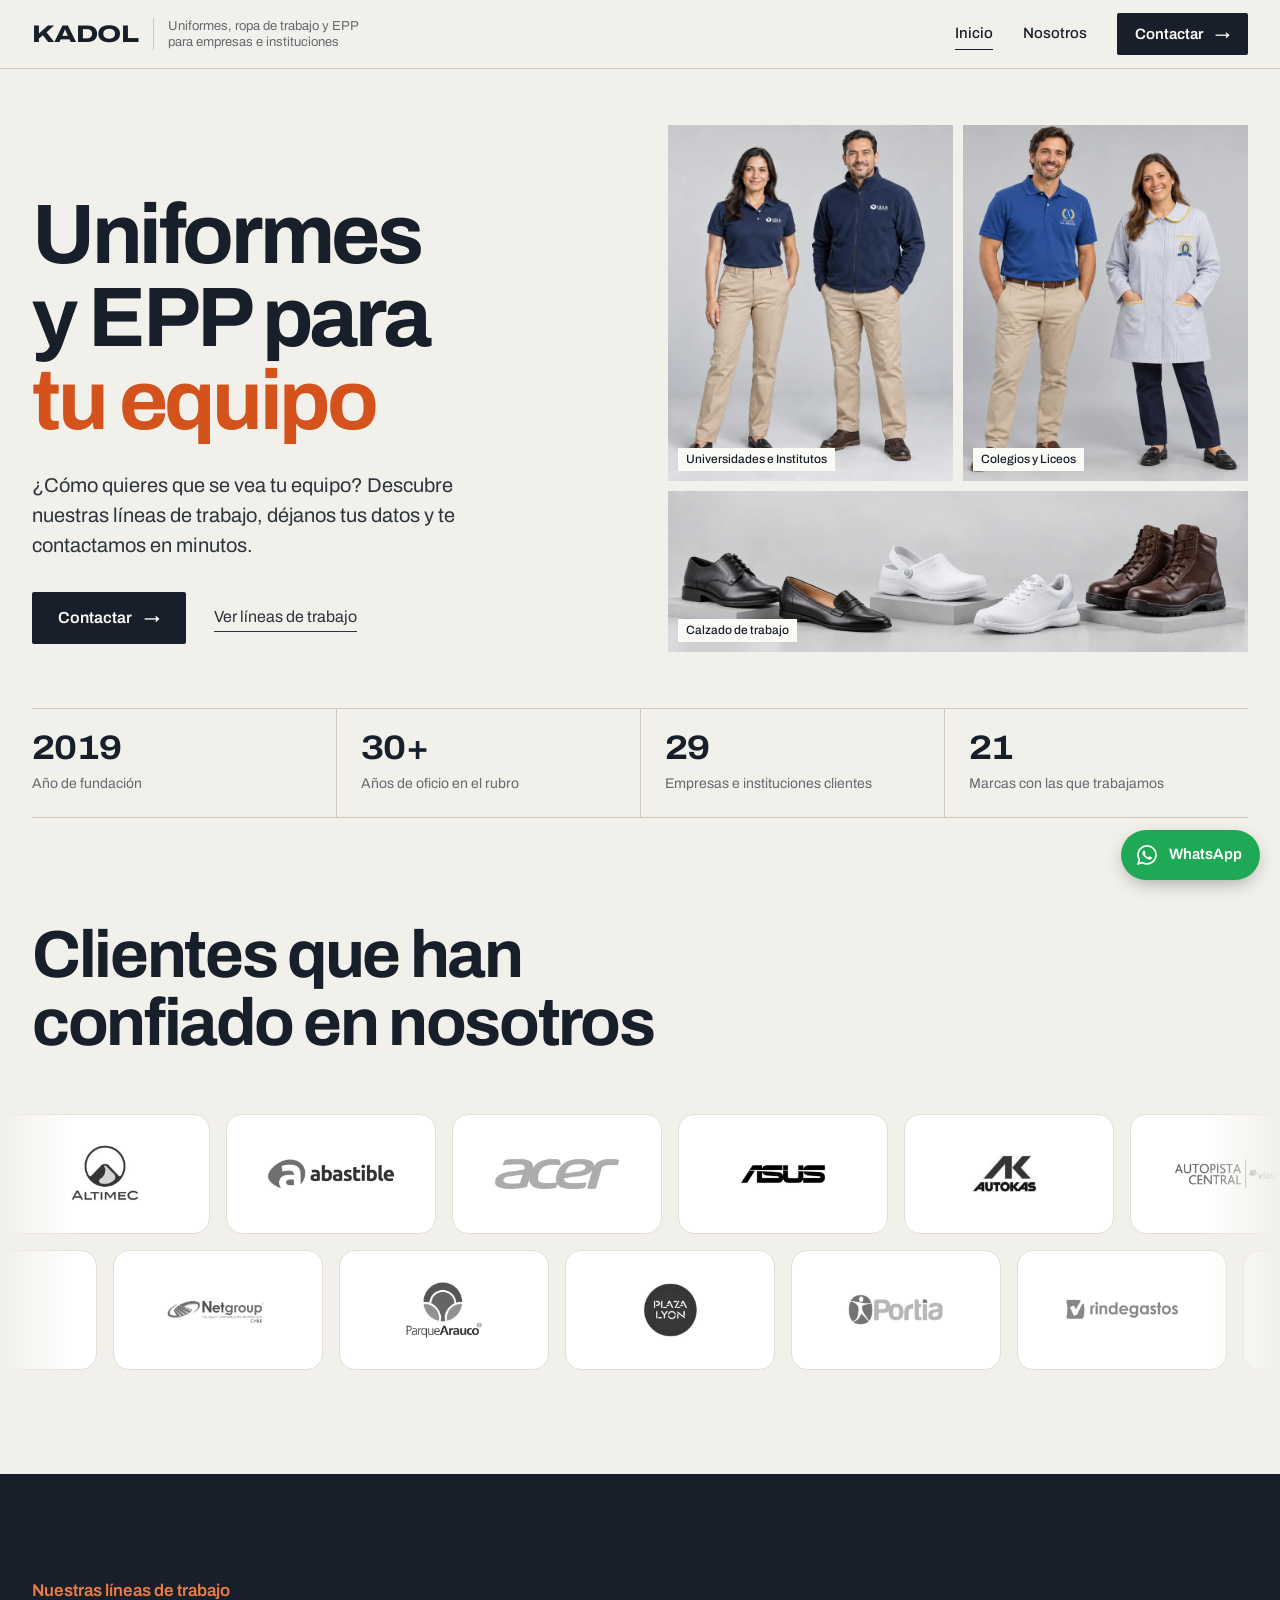
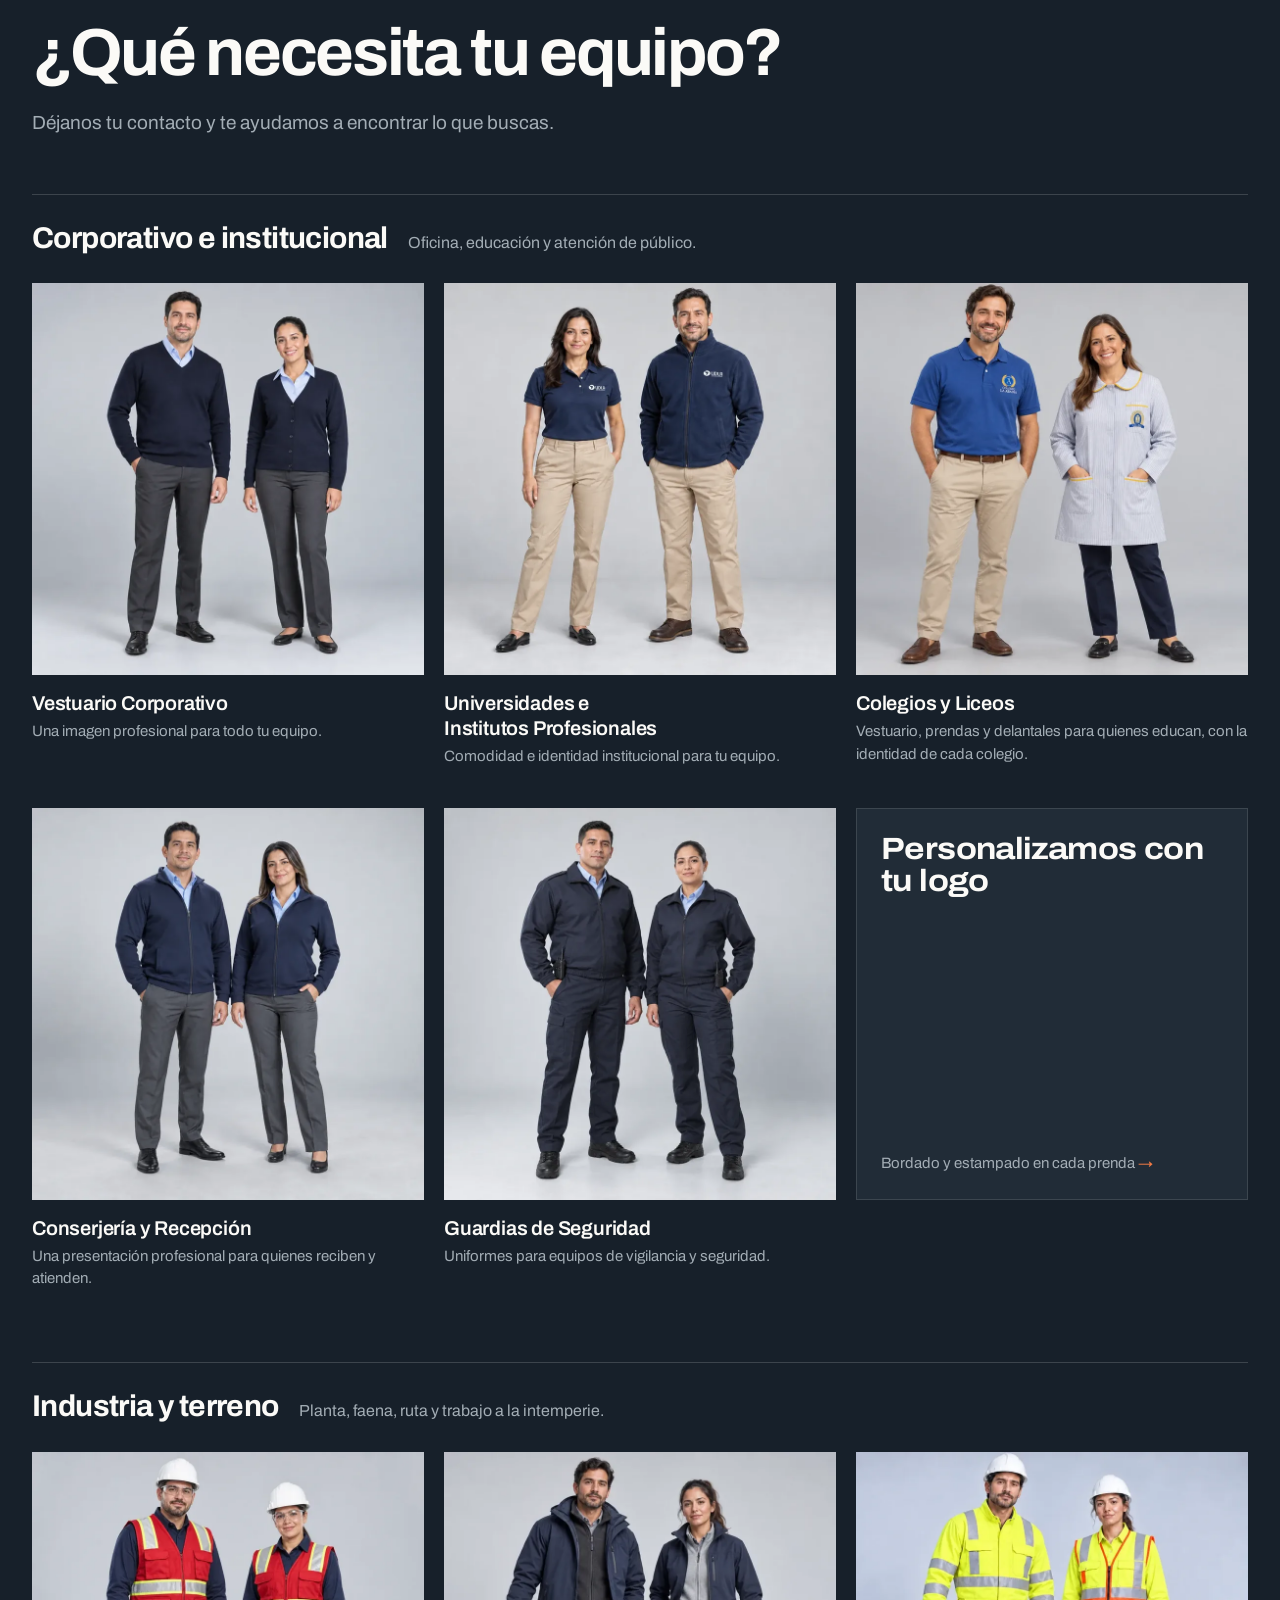
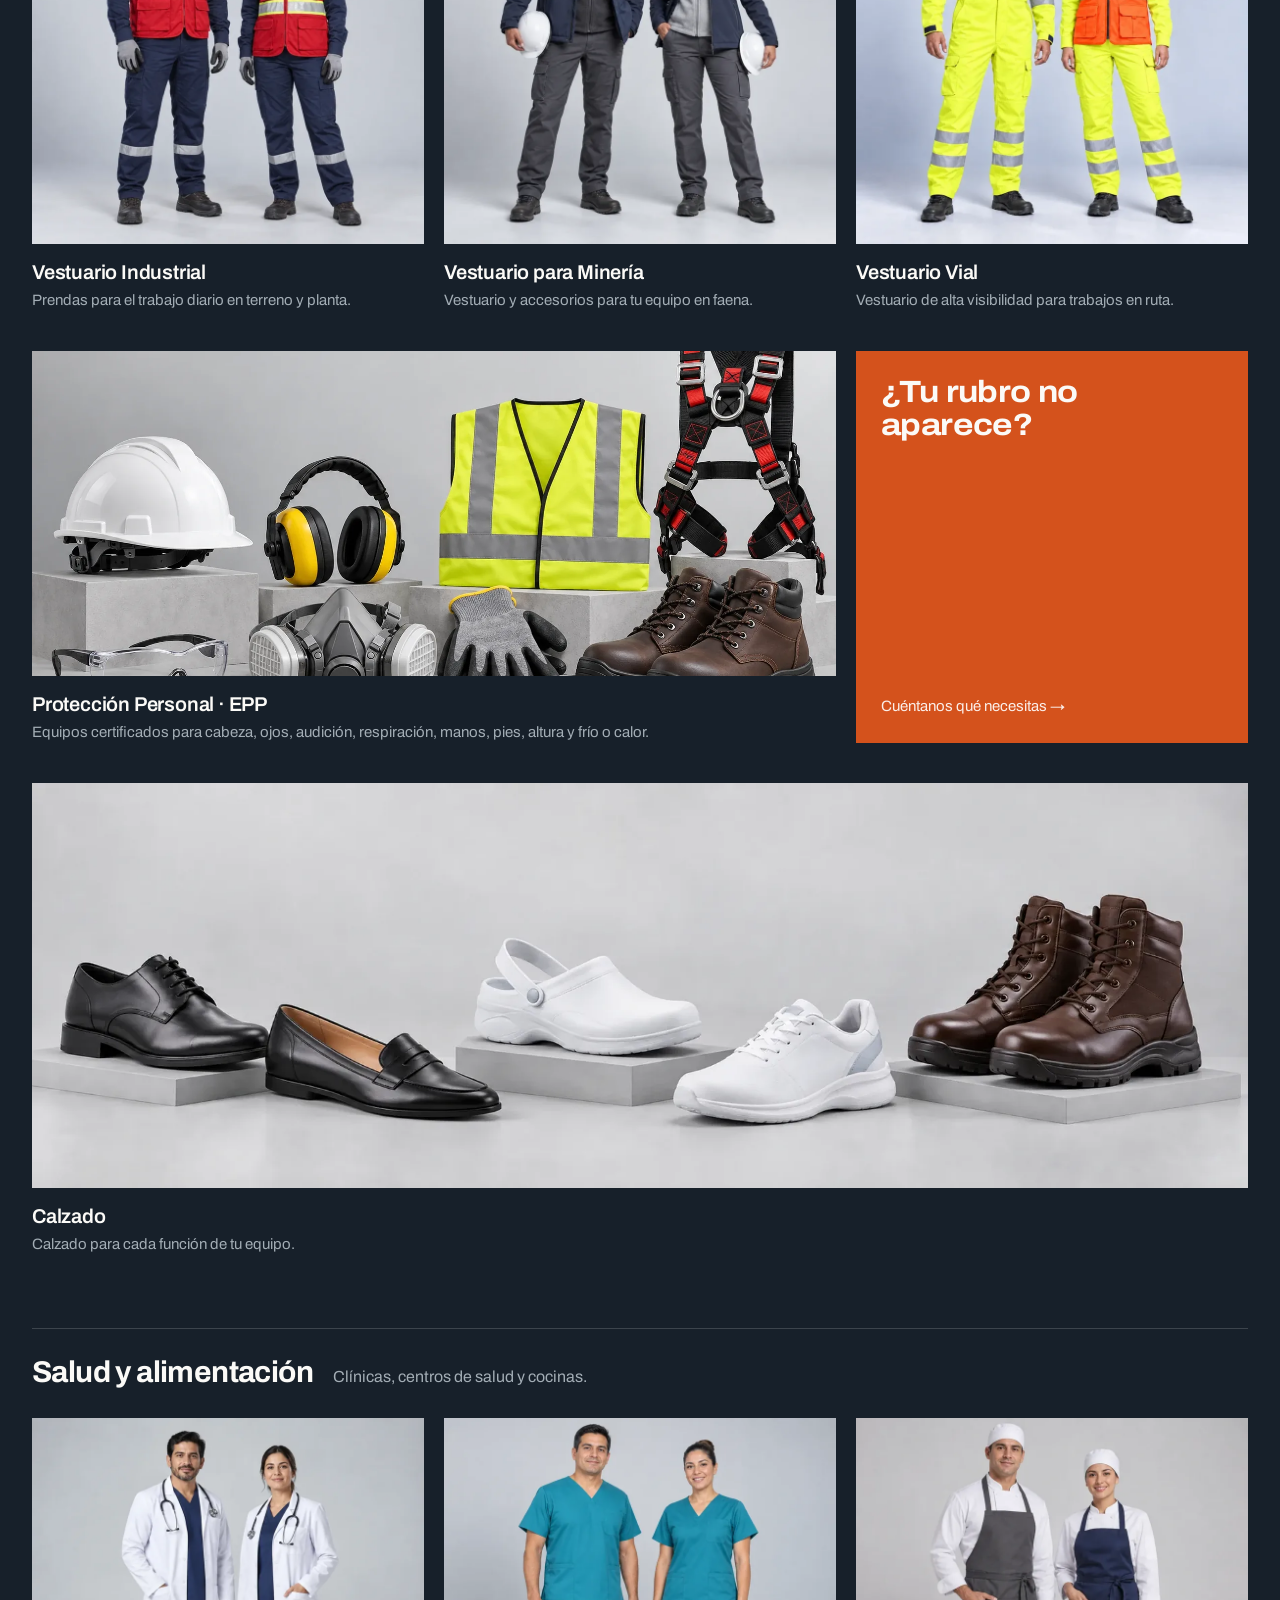
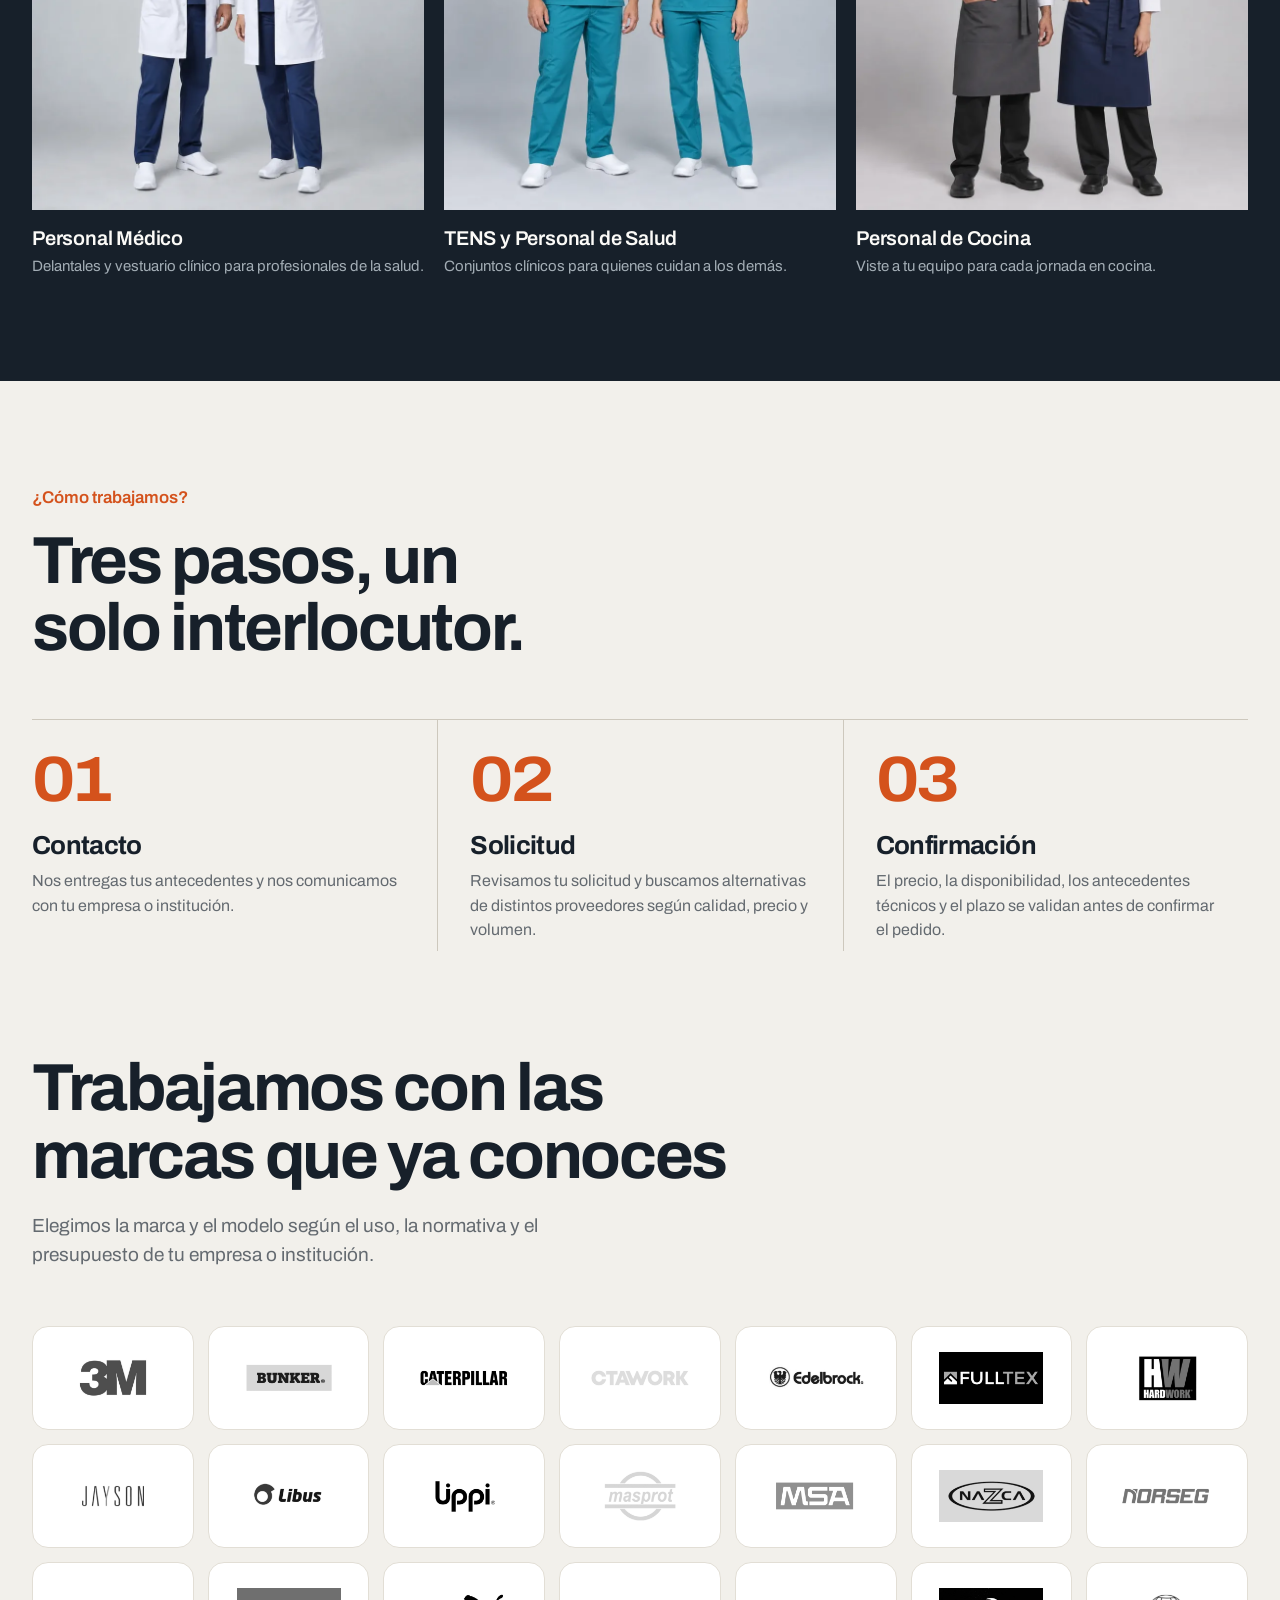
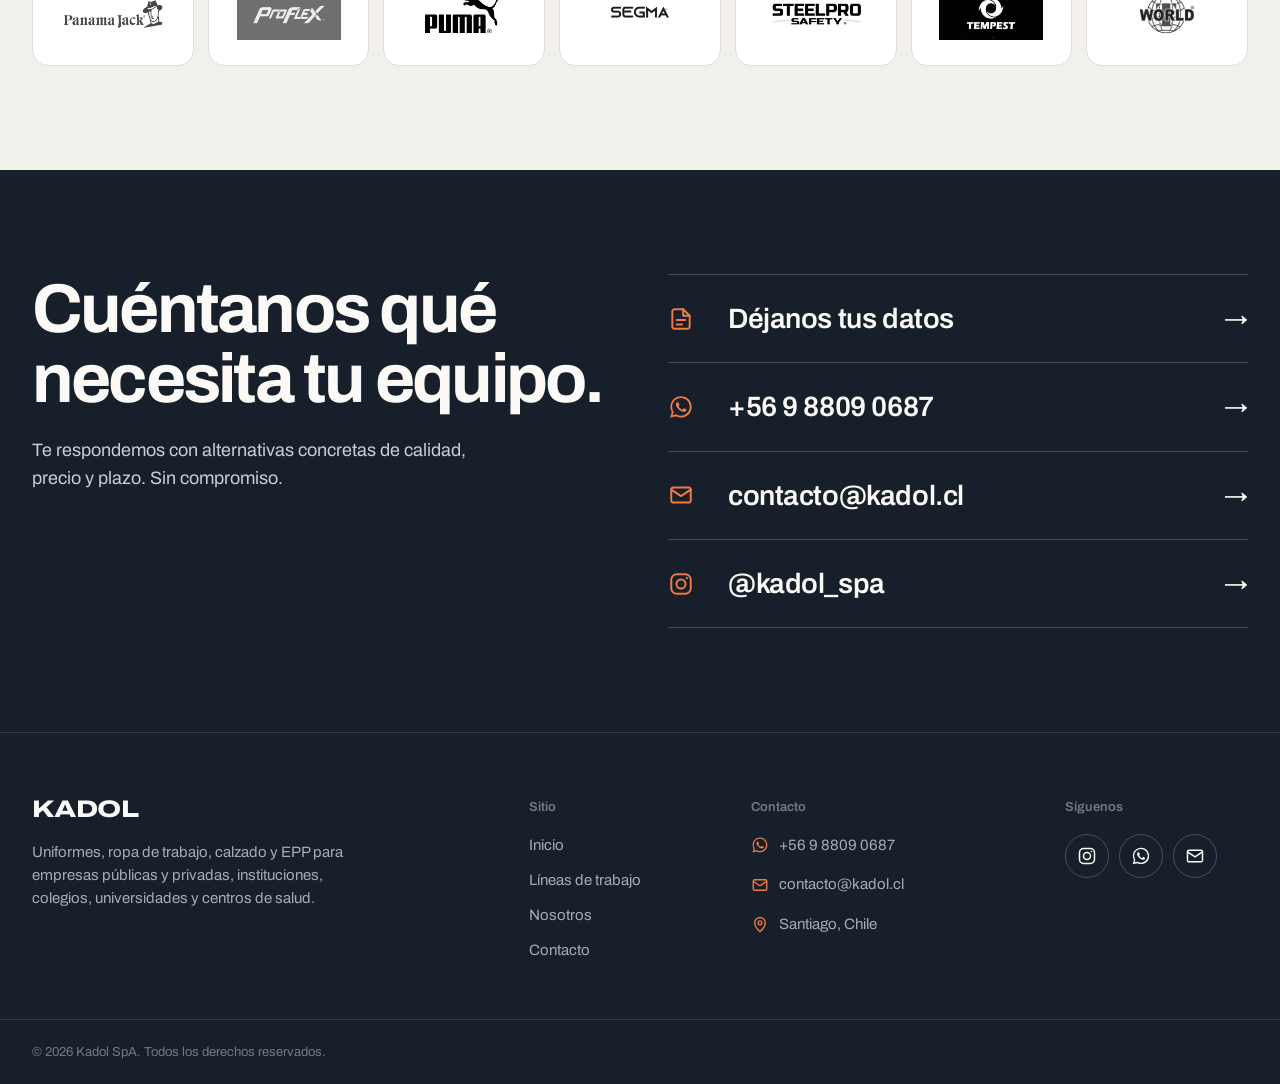
==== index.html @ e866063e "Ajustes según feedback del cliente (Modificación e Inclusiones 1.10) - Portada: nuevo H1 y bajada, p" ====
<!DOCTYPE html>
<html lang="es-CL">
<head>
  <meta charset="UTF-8">
  <meta name="viewport" content="width=device-width, initial-scale=1">
  <title>Kadol | Uniformes, ropa de trabajo y EPP para empresas e instituciones</title>
  <meta name="description" content="Vestimos y equipamos a empresas públicas y privadas, instituciones, colegios, universidades y centros de salud. Comparamos proveedores y te entregamos una propuesta con precio y plazo validados.">
  <link rel="canonical" href="https://kadoluniformes.cl/">
  <meta property="og:type" content="website">
  <meta property="og:locale" content="es_CL">
  <meta property="og:site_name" content="Kadol">
  <meta property="og:title" content="Kadol | Uniformes, ropa de trabajo y EPP para empresas e instituciones">
  <meta property="og:description" content="Vestimos y equipamos a empresas públicas y privadas, instituciones, colegios, universidades y centros de salud. Comparamos proveedores y te entregamos una propuesta con precio y plazo validados.">
  <meta property="og:url" content="https://kadoluniformes.cl/">
  <meta property="og:image" content="https://kadoluniformes.cl/assets/img/og-kadol.jpg">
  <meta name="theme-color" content="#f2f0eb">
  <link rel="icon" href="assets/img/favicon.svg" type="image/svg+xml">
  <link rel="preconnect" href="https://fonts.googleapis.com">
  <link rel="preconnect" href="https://fonts.gstatic.com" crossorigin>
  <link href="https://fonts.googleapis.com/css2?family=Archivo:wdth,wght@100..125,400..800&amp;display=swap" rel="stylesheet">
  <link rel="stylesheet" href="assets/css/site.css">
  <script type="application/ld+json">
  {"@context":"https://schema.org","@type":"Organization","name":"Kadol SpA","url":"https://kadoluniformes.cl/","email":"contacto@kadol.cl","telephone":"+56988090687","sameAs":["https://www.instagram.com/kadol_spa/"],"foundingDate":"2019","address":{"@type":"PostalAddress","addressLocality":"Santiago","addressCountry":"CL"},"description":"Uniformes corporativos, ropa de trabajo, calzado y EPP para empresas e instituciones en Chile."}
  </script>
</head>
<body>
  <header class="site-header">
    <div class="wrap">
      <a href="./" class="brand" aria-label="Kadol, inicio">
        <span class="wordmark">KADOL</span>
        <span class="brand-desc">Uniformes, ropa de trabajo y EPP<br>para empresas e instituciones</span>
      </a>
      <nav class="nav" aria-label="Principal">
        <a href="./" aria-current="page">Inicio</a>
        <a href="nosotros.html">Nosotros</a>
        <a href="contacto.html" class="btn">Contactar <span class="arr" aria-hidden="true">→</span></a>
      </nav>
    </div>
  </header>

  <main>
    <section class="cover">
      <div class="wrap">
        <div class="cover-grid">
          <div class="cover-copy">
            <h1>Uniformes y EPP para <span>tu equipo</span></h1>
            <p class="cover-lead">¿Cómo quieres que se vea tu equipo? Descubre nuestras líneas de trabajo, déjanos tus datos y te contactamos en minutos.</p>
            <div class="cover-actions">
              <a href="contacto.html" class="btn">Contactar <span class="arr" aria-hidden="true">→</span></a>
              <a href="#lineas" class="link">Ver líneas de trabajo</a>
            </div>
          </div>
          <div class="cover-plates">
            <figure class="plate"><img src="assets/img/portada-universidades.webp" alt="Polera y polar institucional bordados" width="720" height="900" fetchpriority="high"><figcaption>Universidades e Institutos</figcaption></figure>
            <figure class="plate"><img src="assets/img/portada-colegios.webp" alt="Polera y delantal escolar bordados" width="720" height="900" fetchpriority="high"><figcaption>Colegios y Liceos</figcaption></figure>
            <figure class="plate plate--wide"><img src="assets/img/portada-calzado.webp" alt="Calzado formal, clínico, zapatillas y botas de seguridad" width="1440" height="400"><figcaption>Calzado de trabajo</figcaption></figure>
          </div>
        </div>
        <ul class="facts">
          <li><strong>2019</strong><span>Año de fundación</span></li>
          <li><strong>30+</strong><span>Años de oficio en el rubro</span></li>
          <li><strong>29</strong><span>Empresas e instituciones clientes</span></li>
          <li><strong>21</strong><span>Marcas con las que trabajamos</span></li>
        </ul>
      </div>
    </section>

    <section class="sec" aria-labelledby="clientes-title">
      <div class="wrap">
        <div class="sec-head"><h2 id="clientes-title">Clientes que han confiado en nosotros</h2></div>
      </div>
      <div class="marquee">
        <div class="marquee-row" style="--dur:82.5s">
          <div class="marquee-track">
            <div class="marquee-set"><div class="logo-card"><img src="assets/logos-clientes/28.png" alt="Altimec" loading="lazy" decoding="async"></div><div class="logo-card"><img src="assets/logos-clientes/abastible.png" alt="Abastible" loading="lazy" decoding="async"></div><div class="logo-card"><img src="assets/logos-clientes/acer.png" alt="Acer" loading="lazy" decoding="async"></div><div class="logo-card"><img src="assets/logos-clientes/asus.png" alt="Asus" loading="lazy" decoding="async"></div><div class="logo-card"><img src="assets/logos-clientes/autokas.png" alt="Autokas" loading="lazy" decoding="async"></div><div class="logo-card"><img src="assets/logos-clientes/autopista-central.png" alt="Autopista Central" loading="lazy" decoding="async"></div><div class="logo-card"><img src="assets/logos-clientes/bekron.png" alt="Bekron" loading="lazy" decoding="async"></div><div class="logo-card"><img src="assets/logos-clientes/cinepolis.png" alt="Cinépolis" loading="lazy" decoding="async"></div><div class="logo-card"><img src="assets/logos-clientes/citron.png" alt="Citroën" loading="lazy" decoding="async"></div><div class="logo-card"><img src="assets/logos-clientes/colegio-abadia.png" alt="Colegio La Abadía" loading="lazy" decoding="async"></div><div class="logo-card"><img src="assets/logos-clientes/cruz-andes.png" alt="Cruz de los Andes" loading="lazy" decoding="async"></div><div class="logo-card"><img src="assets/logos-clientes/diazol.png" alt="Diazol" loading="lazy" decoding="async"></div><div class="logo-card"><img src="assets/logos-clientes/fch.png" alt="Fundación Chile" loading="lazy" decoding="async"></div><div class="logo-card"><img src="assets/logos-clientes/fundacionpaula.png" alt="Fundación Paula" loading="lazy" decoding="async"></div><div class="logo-card"><img src="assets/logos-clientes/henkel.png" alt="Henkel" loading="lazy" decoding="async"></div></div>
            <div class="marquee-set" aria-hidden="true"><div class="logo-card"><img src="assets/logos-clientes/28.png" alt="" loading="lazy" decoding="async"></div><div class="logo-card"><img src="assets/logos-clientes/abastible.png" alt="" loading="lazy" decoding="async"></div><div class="logo-card"><img src="assets/logos-clientes/acer.png" alt="" loading="lazy" decoding="async"></div><div class="logo-card"><img src="assets/logos-clientes/asus.png" alt="" loading="lazy" decoding="async"></div><div class="logo-card"><img src="assets/logos-clientes/autokas.png" alt="" loading="lazy" decoding="async"></div><div class="logo-card"><img src="assets/logos-clientes/autopista-central.png" alt="" loading="lazy" decoding="async"></div><div class="logo-card"><img src="assets/logos-clientes/bekron.png" alt="" loading="lazy" decoding="async"></div><div class="logo-card"><img src="assets/logos-clientes/cinepolis.png" alt="" loading="lazy" decoding="async"></div><div class="logo-card"><img src="assets/logos-clientes/citron.png" alt="" loading="lazy" decoding="async"></div><div class="logo-card"><img src="assets/logos-clientes/colegio-abadia.png" alt="" loading="lazy" decoding="async"></div><div class="logo-card"><img src="assets/logos-clientes/cruz-andes.png" alt="" loading="lazy" decoding="async"></div><div class="logo-card"><img src="assets/logos-clientes/diazol.png" alt="" loading="lazy" decoding="async"></div><div class="logo-card"><img src="assets/logos-clientes/fch.png" alt="" loading="lazy" decoding="async"></div><div class="logo-card"><img src="assets/logos-clientes/fundacionpaula.png" alt="" loading="lazy" decoding="async"></div><div class="logo-card"><img src="assets/logos-clientes/henkel.png" alt="" loading="lazy" decoding="async"></div></div>
          </div>
        </div>
        <div class="marquee-row" style="--dur:77.0s">
          <div class="marquee-track">
            <div class="marquee-set"><div class="logo-card"><img src="assets/logos-clientes/kapsch.png" alt="Kapsch" loading="lazy" decoding="async"></div><div class="logo-card"><img src="assets/logos-clientes/netgroup.png" alt="Netgroup" loading="lazy" decoding="async"></div><div class="logo-card"><img src="assets/logos-clientes/pa.png" alt="Parque Arauco" loading="lazy" decoding="async"></div><div class="logo-card"><img src="assets/logos-clientes/plazalyon.png" alt="Plaza Lyon" loading="lazy" decoding="async"></div><div class="logo-card"><img src="assets/logos-clientes/portia.png" alt="Portia" loading="lazy" decoding="async"></div><div class="logo-card"><img src="assets/logos-clientes/rindegastos.png" alt="Rindegastos" loading="lazy" decoding="async"></div><div class="logo-card"><img src="assets/logos-clientes/santa-ema.png" alt="Santa Ema" loading="lazy" decoding="async"></div><div class="logo-card"><img src="assets/logos-clientes/shopic.png" alt="Shopic" loading="lazy" decoding="async"></div><div class="logo-card"><img src="assets/logos-clientes/udla.png" alt="UDLA" loading="lazy" decoding="async"></div><div class="logo-card"><img src="assets/logos-clientes/unab.png" alt="UNAB" loading="lazy" decoding="async"></div><div class="logo-card"><img src="assets/logos-clientes/uvm.png" alt="UVM" loading="lazy" decoding="async"></div><div class="logo-card"><img src="assets/logos-clientes/viaschile.png" alt="Vías Chile" loading="lazy" decoding="async"></div><div class="logo-card"><img src="assets/logos-clientes/vinalaros.png" alt="Viña La Rosa" loading="lazy" decoding="async"></div><div class="logo-card"><img src="assets/logos-clientes/wintec.png" alt="Wintec" loading="lazy" decoding="async"></div></div>
            <div class="marquee-set" aria-hidden="true"><div class="logo-card"><img src="assets/logos-clientes/kapsch.png" alt="" loading="lazy" decoding="async"></div><div class="logo-card"><img src="assets/logos-clientes/netgroup.png" alt="" loading="lazy" decoding="async"></div><div class="logo-card"><img src="assets/logos-clientes/pa.png" alt="" loading="lazy" decoding="async"></div><div class="logo-card"><img src="assets/logos-clientes/plazalyon.png" alt="" loading="lazy" decoding="async"></div><div class="logo-card"><img src="assets/logos-clientes/portia.png" alt="" loading="lazy" decoding="async"></div><div class="logo-card"><img src="assets/logos-clientes/rindegastos.png" alt="" loading="lazy" decoding="async"></div><div class="logo-card"><img src="assets/logos-clientes/santa-ema.png" alt="" loading="lazy" decoding="async"></div><div class="logo-card"><img src="assets/logos-clientes/shopic.png" alt="" loading="lazy" decoding="async"></div><div class="logo-card"><img src="assets/logos-clientes/udla.png" alt="" loading="lazy" decoding="async"></div><div class="logo-card"><img src="assets/logos-clientes/unab.png" alt="" loading="lazy" decoding="async"></div><div class="logo-card"><img src="assets/logos-clientes/uvm.png" alt="" loading="lazy" decoding="async"></div><div class="logo-card"><img src="assets/logos-clientes/viaschile.png" alt="" loading="lazy" decoding="async"></div><div class="logo-card"><img src="assets/logos-clientes/vinalaros.png" alt="" loading="lazy" decoding="async"></div><div class="logo-card"><img src="assets/logos-clientes/wintec.png" alt="" loading="lazy" decoding="async"></div></div>
          </div>
        </div>
      </div>
    </section>

    <section class="sec sec--ink" id="lineas" aria-labelledby="lineas-title">
      <div class="wrap">
        <div class="sec-head">
          <span class="kicker">Nuestras líneas de trabajo</span>
          <h2 id="lineas-title">¿Qué necesita tu equipo?</h2>
          <p>Déjanos tu contacto y te ayudamos a encontrar lo que buscas.</p>
        </div>
        <div class="group">
          <div class="group-head"><h3>Corporativo e institucional</h3><p>Oficina, educación y atención de público.</p></div>
          <div class="tiles">
            <a class="tile" href="contacto.html?familia=corporativo">
              <div class="tile-img"><img src="assets/img/familias/corporativo.webp" alt="" width="800" height="800" loading="lazy" decoding="async"></div>
              <div class="tile-cap"><h4>Vestuario Corporativo</h4><span class="arr" aria-hidden="true">→</span><p>Una imagen profesional para todo tu equipo.</p></div>
            </a>
            <a class="tile" href="contacto.html?familia=universidades">
              <div class="tile-img"><img src="assets/img/familias/universidades.webp" alt="" width="800" height="800" loading="lazy" decoding="async"></div>
              <div class="tile-cap"><h4>Universidades e Institutos Profesionales</h4><span class="arr" aria-hidden="true">→</span><p>Comodidad e identidad institucional para tu equipo.</p></div>
            </a>
            <a class="tile" href="contacto.html?familia=colegios">
              <div class="tile-img"><img src="assets/img/familias/colegios.webp" alt="" width="800" height="800" loading="lazy" decoding="async"></div>
              <div class="tile-cap"><h4>Colegios y Liceos</h4><span class="arr" aria-hidden="true">→</span><p>Vestuario, prendas y delantales para quienes educan, con la identidad de cada colegio.</p></div>
            </a>
            <a class="tile" href="contacto.html?familia=conserjeria">
              <div class="tile-img"><img src="assets/img/familias/conserjeria.webp" alt="" width="800" height="800" loading="lazy" decoding="async"></div>
              <div class="tile-cap"><h4>Conserjería y Recepción</h4><span class="arr" aria-hidden="true">→</span><p>Una presentación profesional para quienes reciben y atienden.</p></div>
            </a>
            <a class="tile" href="contacto.html?familia=guardias">
              <div class="tile-img"><img src="assets/img/familias/guardias.webp" alt="" width="800" height="800" loading="lazy" decoding="async"></div>
              <div class="tile-cap"><h4>Guardias de Seguridad</h4><span class="arr" aria-hidden="true">→</span><p>Uniformes para equipos de vigilancia y seguridad.</p></div>
            </a>
            <a class="tile" href="contacto.html">
              <div class="tile-type"><b>Personalizamos con tu logo</b><small>Bordado y estampado en cada prenda <span class="arr" aria-hidden="true">→</span></small></div>
            </a>
          </div>
        </div>
        <div class="group">
          <div class="group-head"><h3>Industria y terreno</h3><p>Planta, faena, ruta y trabajo a la intemperie.</p></div>
          <div class="tiles">
            <a class="tile" href="contacto.html?familia=industrial">
              <div class="tile-img"><img src="assets/img/familias/industrial.webp" alt="" width="800" height="800" loading="lazy" decoding="async"></div>
              <div class="tile-cap"><h4>Vestuario Industrial</h4><span class="arr" aria-hidden="true">→</span><p>Prendas para el trabajo diario en terreno y planta.</p></div>
            </a>
            <a class="tile" href="contacto.html?familia=mineria">
              <div class="tile-img"><img src="assets/img/familias/mineria.webp" alt="" width="800" height="800" loading="lazy" decoding="async"></div>
              <div class="tile-cap"><h4>Vestuario para Minería</h4><span class="arr" aria-hidden="true">→</span><p>Vestuario y accesorios para tu equipo en faena.</p></div>
            </a>
            <a class="tile" href="contacto.html?familia=vial">
              <div class="tile-img"><img src="assets/img/familias/vial.webp" alt="" width="800" height="800" loading="lazy" decoding="async"></div>
              <div class="tile-cap"><h4>Vestuario Vial</h4><span class="arr" aria-hidden="true">→</span><p>Vestuario de alta visibilidad para trabajos en ruta.</p></div>
            </a>
            <a class="tile tile--wide" href="contacto.html?familia=epp">
              <div class="tile-img"><img src="assets/img/familias/epp.webp" alt="" width="1600" height="800" loading="lazy" decoding="async"></div>
              <div class="tile-cap"><h4>Protección Personal · EPP</h4><span class="arr" aria-hidden="true">→</span><p>Equipos certificados para cabeza, ojos, audición, respiración, manos, pies, altura y frío o calor.</p></div>
            </a>
            <a class="tile tile--ask" href="contacto.html">
              <div class="tile-type"><b>¿Tu rubro no aparece?</b><small>Cuéntanos qué necesitas <span class="arr" aria-hidden="true">→</span></small></div>
            </a>
            <a class="tile tile--full" href="contacto.html?familia=calzado">
              <div class="tile-img"><img src="assets/img/familias/calzado.webp" alt="" width="1800" height="600" loading="lazy" decoding="async"></div>
              <div class="tile-cap"><h4>Calzado</h4><span class="arr" aria-hidden="true">→</span><p>Calzado para cada función de tu equipo.</p></div>
            </a>
          </div>
        </div>
        <div class="group">
          <div class="group-head"><h3>Salud y alimentación</h3><p>Clínicas, centros de salud y cocinas.</p></div>
          <div class="tiles">
            <a class="tile" href="contacto.html?familia=medico">
              <div class="tile-img"><img src="assets/img/familias/medico.webp" alt="" width="800" height="800" loading="lazy" decoding="async"></div>
              <div class="tile-cap"><h4>Personal Médico</h4><span class="arr" aria-hidden="true">→</span><p>Delantales y vestuario clínico para profesionales de la salud.</p></div>
            </a>
            <a class="tile" href="contacto.html?familia=tens">
              <div class="tile-img"><img src="assets/img/familias/tens.webp" alt="" width="800" height="800" loading="lazy" decoding="async"></div>
              <div class="tile-cap"><h4>TENS y Personal de Salud</h4><span class="arr" aria-hidden="true">→</span><p>Conjuntos clínicos para quienes cuidan a los demás.</p></div>
            </a>
            <a class="tile" href="contacto.html?familia=cocina">
              <div class="tile-img"><img src="assets/img/familias/cocina.webp" alt="" width="800" height="800" loading="lazy" decoding="async"></div>
              <div class="tile-cap"><h4>Personal de Cocina</h4><span class="arr" aria-hidden="true">→</span><p>Viste a tu equipo para cada jornada en cocina.</p></div>
            </a>
          </div>
        </div>
      </div>
    </section>

    <section class="sec" aria-labelledby="proceso-title">
      <div class="wrap">
        <div class="sec-head">
          <span class="kicker">¿Cómo trabajamos?</span>
          <h2 id="proceso-title">Tres pasos, un solo interlocutor.</h2>
        </div>
        <ol class="steps">
          <li><span class="num">01</span><h3>Contacto</h3><p>Nos entregas tus antecedentes y nos comunicamos con tu empresa o institución.</p></li>
          <li><span class="num">02</span><h3>Solicitud</h3><p>Revisamos tu solicitud y buscamos alternativas de distintos proveedores según calidad, precio y volumen.</p></li>
          <li><span class="num">03</span><h3>Confirmación</h3><p>El precio, la disponibilidad, los antecedentes técnicos y el plazo se validan antes de confirmar el pedido.</p></li>
        </ol>
      </div>
    </section>

    <section class="sec sec--flush" aria-labelledby="marcas-title">
      <div class="wrap">
        <div class="sec-head">
          <h2 id="marcas-title">Trabajamos con las marcas que ya conoces</h2>
          <p>Elegimos la marca y el modelo según el uso, la normativa y el presupuesto de tu empresa o institución.</p>
        </div>
        <ul class="brand-grid">
          <li class="logo-card"><img src="assets/img/logos-marcas/3m.png" alt="3M" loading="lazy" decoding="async"></li>
          <li class="logo-card"><img src="assets/img/logos-marcas/bunker.png" alt="Bunker" loading="lazy" decoding="async"></li>
          <li class="logo-card"><img src="assets/img/logos-marcas/caterpillar.png" alt="Caterpillar" loading="lazy" decoding="async"></li>
          <li class="logo-card"><img src="assets/img/logos-marcas/ctawork.png" alt="CTA Work" loading="lazy" decoding="async"></li>
          <li class="logo-card"><img src="assets/img/logos-marcas/edelbrok.png" alt="Edelbrok" loading="lazy" decoding="async"></li>
          <li class="logo-card"><img src="assets/img/logos-marcas/fulltex.png" alt="Fulltex" loading="lazy" decoding="async"></li>
          <li class="logo-card"><img src="assets/img/logos-marcas/hardwork.png" alt="Hardwork" loading="lazy" decoding="async"></li>
          <li class="logo-card"><img src="assets/img/logos-marcas/jayson.png" alt="Jayson" loading="lazy" decoding="async"></li>
          <li class="logo-card"><img src="assets/img/logos-marcas/libus.png" alt="Libus" loading="lazy" decoding="async"></li>
          <li class="logo-card"><img src="assets/img/logos-marcas/lippi.png" alt="Lippi" loading="lazy" decoding="async"></li>
          <li class="logo-card"><img src="assets/img/logos-marcas/masprot.png" alt="Masprot" loading="lazy" decoding="async"></li>
          <li class="logo-card"><img src="assets/img/logos-marcas/msa.png" alt="MSA" loading="lazy" decoding="async"></li>
          <li class="logo-card"><img src="assets/img/logos-marcas/nazca.png" alt="Nazca" loading="lazy" decoding="async"></li>
          <li class="logo-card"><img src="assets/img/logos-marcas/norseg.png" alt="Norseg" loading="lazy" decoding="async"></li>
          <li class="logo-card"><img src="assets/img/logos-marcas/panama.png" alt="Panama Jack" loading="lazy" decoding="async"></li>
          <li class="logo-card"><img src="assets/img/logos-marcas/proflex.png" alt="Proflex" loading="lazy" decoding="async"></li>
          <li class="logo-card"><img src="assets/img/logos-marcas/puma.png" alt="Puma" loading="lazy" decoding="async"></li>
          <li class="logo-card"><img src="assets/img/logos-marcas/segma.png" alt="Segma" loading="lazy" decoding="async"></li>
          <li class="logo-card"><img src="assets/img/logos-marcas/steelpro.png" alt="Steelpro" loading="lazy" decoding="async"></li>
          <li class="logo-card"><img src="assets/img/logos-marcas/tempest.png" alt="Tempest" loading="lazy" decoding="async"></li>
          <li class="logo-card"><img src="assets/img/logos-marcas/tworld.png" alt="T-World" loading="lazy" decoding="async"></li>
        </ul>
      </div>
    </section>

    <section class="close" aria-labelledby="close-title">
      <div class="wrap">
        <div>
          <h2 id="close-title">Cuéntanos qué necesita tu equipo.</h2>
          <p>Te respondemos con alternativas concretas de calidad, precio y plazo. Sin compromiso.</p>
        </div>
        <div class="channels">
          <a href="contacto.html"><svg class="icon" viewBox="0 0 24 24" fill="none" stroke="currentColor" stroke-width="1.8" stroke-linecap="round" stroke-linejoin="round" aria-hidden="true"><path d="M14 3H6a2 2 0 0 0-2 2v14a2 2 0 0 0 2 2h12a2 2 0 0 0 2-2V9z"/><path d="M14 3v6h6M8 13h8M8 17h5"/></svg><strong>Déjanos tus datos</strong><span class="arr" aria-hidden="true">→</span></a>
          <a href="https://wa.me/56988090687?text=Hola%20Kadol%2C%20quiero%20cotizar%20vestuario%20para%20mi%20equipo." target="_blank" rel="noopener"><span class="sr-only">WhatsApp: </span><svg class="icon" viewBox="0 0 24 24" fill="currentColor" aria-hidden="true"><path d="M19.05 4.91A9.82 9.82 0 0 0 12.03 2C6.62 2 2.22 6.39 2.22 11.8c0 1.73.45 3.42 1.3 4.91L2 22l5.43-1.43a9.76 9.76 0 0 0 4.6 1.17h.01c5.4 0 9.79-4.4 9.79-9.8 0-2.62-1.02-5.08-2.78-6.99ZM12.04 20.1a8.13 8.13 0 0 1-4.14-1.13l-.3-.18-3.22.85.86-3.14-.2-.32a8.14 8.14 0 0 1-1.25-4.37c0-4.49 3.66-8.15 8.16-8.15 2.18 0 4.23.85 5.77 2.39a8.09 8.09 0 0 1 2.38 5.77c0 4.5-3.65 8.16-8.15 8.16Zm4.47-6.12c-.24-.12-1.41-.7-1.63-.79-.22-.08-.38-.12-.54.12-.16.24-.62.79-.76.95-.14.16-.28.18-.52.06-.24-.12-1-.37-1.9-1.18-.7-.62-1.17-1.39-1.31-1.62-.14-.24-.01-.36.11-.48.11-.11.24-.28.36-.42.12-.14.16-.24.24-.4.08-.16.04-.3-.02-.42-.06-.12-.54-1.3-.74-1.79-.2-.47-.4-.4-.54-.41h-.46c-.16 0-.42.06-.64.3-.22.24-.84.82-.84 1.99s.86 2.3.98 2.46c.12.16 1.68 2.56 4.07 3.59.57.24 1.01.39 1.35.5.57.18 1.08.16 1.49.1.45-.07 1.41-.58 1.61-1.15.2-.56.2-1.05.14-1.15-.06-.1-.22-.16-.46-.28Z"/></svg><strong>+56 9 8809 0687</strong><span class="arr" aria-hidden="true">→</span></a>
          <a href="mailto:contacto@kadol.cl"><span class="sr-only">Correo: </span><svg class="icon" viewBox="0 0 24 24" fill="none" stroke="currentColor" stroke-width="1.8" stroke-linecap="round" stroke-linejoin="round" aria-hidden="true"><rect x="3" y="5" width="18" height="14" rx="2"/><path d="m3 7 9 6 9-6"/></svg><strong>contacto@kadol.cl</strong><span class="arr" aria-hidden="true">→</span></a>
          <a href="https://www.instagram.com/kadol_spa/" target="_blank" rel="noopener"><span class="sr-only">Instagram: </span><svg class="icon" viewBox="0 0 24 24" fill="none" stroke="currentColor" stroke-width="1.8" stroke-linecap="round" stroke-linejoin="round" aria-hidden="true"><rect x="3" y="3" width="18" height="18" rx="5"/><circle cx="12" cy="12" r="4.2"/><circle cx="17.4" cy="6.6" r="1" fill="currentColor" stroke="none"/></svg><strong>@kadol_spa</strong><span class="arr" aria-hidden="true">→</span></a>
        </div>
      </div>
    </section>
  </main>

  <footer class="site-footer">
    <div class="wrap footer-grid">
      <div class="footer-about">
        <a href="./" class="wordmark">KADOL</a>
        <p>Uniformes, ropa de trabajo, calzado y EPP para empresas públicas y privadas, instituciones, colegios, universidades y centros de salud.</p>
      </div>
      <nav aria-label="Sitio">
        <p class="footer-title">Sitio</p>
        <ul class="footer-list">
          <li><a href="./">Inicio</a></li>
          <li><a href="./#lineas">Líneas de trabajo</a></li>
          <li><a href="nosotros.html">Nosotros</a></li>
          <li><a href="contacto.html">Contacto</a></li>
        </ul>
      </nav>
      <div>
        <p class="footer-title">Contacto</p>
        <ul class="footer-list">
          <li><a href="https://wa.me/56988090687?text=Hola%20Kadol%2C%20quiero%20cotizar%20vestuario%20para%20mi%20equipo." target="_blank" rel="noopener"><svg class="icon" viewBox="0 0 24 24" fill="currentColor" aria-hidden="true"><path d="M19.05 4.91A9.82 9.82 0 0 0 12.03 2C6.62 2 2.22 6.39 2.22 11.8c0 1.73.45 3.42 1.3 4.91L2 22l5.43-1.43a9.76 9.76 0 0 0 4.6 1.17h.01c5.4 0 9.79-4.4 9.79-9.8 0-2.62-1.02-5.08-2.78-6.99ZM12.04 20.1a8.13 8.13 0 0 1-4.14-1.13l-.3-.18-3.22.85.86-3.14-.2-.32a8.14 8.14 0 0 1-1.25-4.37c0-4.49 3.66-8.15 8.16-8.15 2.18 0 4.23.85 5.77 2.39a8.09 8.09 0 0 1 2.38 5.77c0 4.5-3.65 8.16-8.15 8.16Zm4.47-6.12c-.24-.12-1.41-.7-1.63-.79-.22-.08-.38-.12-.54.12-.16.24-.62.79-.76.95-.14.16-.28.18-.52.06-.24-.12-1-.37-1.9-1.18-.7-.62-1.17-1.39-1.31-1.62-.14-.24-.01-.36.11-.48.11-.11.24-.28.36-.42.12-.14.16-.24.24-.4.08-.16.04-.3-.02-.42-.06-.12-.54-1.3-.74-1.79-.2-.47-.4-.4-.54-.41h-.46c-.16 0-.42.06-.64.3-.22.24-.84.82-.84 1.99s.86 2.3.98 2.46c.12.16 1.68 2.56 4.07 3.59.57.24 1.01.39 1.35.5.57.18 1.08.16 1.49.1.45-.07 1.41-.58 1.61-1.15.2-.56.2-1.05.14-1.15-.06-.1-.22-.16-.46-.28Z"/></svg>+56 9 8809 0687</a></li>
          <li><a href="mailto:contacto@kadol.cl"><svg class="icon" viewBox="0 0 24 24" fill="none" stroke="currentColor" stroke-width="1.8" stroke-linecap="round" stroke-linejoin="round" aria-hidden="true"><rect x="3" y="5" width="18" height="14" rx="2"/><path d="m3 7 9 6 9-6"/></svg>contacto@kadol.cl</a></li>
          <li><span><svg class="icon" viewBox="0 0 24 24" fill="none" stroke="currentColor" stroke-width="1.8" stroke-linecap="round" stroke-linejoin="round" aria-hidden="true"><path d="M12 21s-7-6.2-7-12a7 7 0 1 1 14 0c0 5.8-7 12-7 12Z"/><circle cx="12" cy="9" r="2.5"/></svg>Santiago, Chile</span></li>
        </ul>
      </div>
      <div>
        <p class="footer-title">Síguenos</p>
        <div class="social">
          <a href="https://www.instagram.com/kadol_spa/" target="_blank" rel="noopener" aria-label="Instagram de Kadol"><svg class="icon" viewBox="0 0 24 24" fill="none" stroke="currentColor" stroke-width="1.8" stroke-linecap="round" stroke-linejoin="round" aria-hidden="true"><rect x="3" y="3" width="18" height="18" rx="5"/><circle cx="12" cy="12" r="4.2"/><circle cx="17.4" cy="6.6" r="1" fill="currentColor" stroke="none"/></svg></a>
          <a href="https://wa.me/56988090687?text=Hola%20Kadol%2C%20quiero%20cotizar%20vestuario%20para%20mi%20equipo." target="_blank" rel="noopener" aria-label="WhatsApp de Kadol"><svg class="icon" viewBox="0 0 24 24" fill="currentColor" aria-hidden="true"><path d="M19.05 4.91A9.82 9.82 0 0 0 12.03 2C6.62 2 2.22 6.39 2.22 11.8c0 1.73.45 3.42 1.3 4.91L2 22l5.43-1.43a9.76 9.76 0 0 0 4.6 1.17h.01c5.4 0 9.79-4.4 9.79-9.8 0-2.62-1.02-5.08-2.78-6.99ZM12.04 20.1a8.13 8.13 0 0 1-4.14-1.13l-.3-.18-3.22.85.86-3.14-.2-.32a8.14 8.14 0 0 1-1.25-4.37c0-4.49 3.66-8.15 8.16-8.15 2.18 0 4.23.85 5.77 2.39a8.09 8.09 0 0 1 2.38 5.77c0 4.5-3.65 8.16-8.15 8.16Zm4.47-6.12c-.24-.12-1.41-.7-1.63-.79-.22-.08-.38-.12-.54.12-.16.24-.62.79-.76.95-.14.16-.28.18-.52.06-.24-.12-1-.37-1.9-1.18-.7-.62-1.17-1.39-1.31-1.62-.14-.24-.01-.36.11-.48.11-.11.24-.28.36-.42.12-.14.16-.24.24-.4.08-.16.04-.3-.02-.42-.06-.12-.54-1.3-.74-1.79-.2-.47-.4-.4-.54-.41h-.46c-.16 0-.42.06-.64.3-.22.24-.84.82-.84 1.99s.86 2.3.98 2.46c.12.16 1.68 2.56 4.07 3.59.57.24 1.01.39 1.35.5.57.18 1.08.16 1.49.1.45-.07 1.41-.58 1.61-1.15.2-.56.2-1.05.14-1.15-.06-.1-.22-.16-.46-.28Z"/></svg></a>
          <a href="mailto:contacto@kadol.cl" aria-label="Correo de Kadol"><svg class="icon" viewBox="0 0 24 24" fill="none" stroke="currentColor" stroke-width="1.8" stroke-linecap="round" stroke-linejoin="round" aria-hidden="true"><rect x="3" y="5" width="18" height="14" rx="2"/><path d="m3 7 9 6 9-6"/></svg></a>
        </div>
      </div>
    </div>
    <div class="wrap footer-bottom">&copy; <span data-year>2026</span> Kadol SpA. Todos los derechos reservados.</div>
  </footer>

  <a href="https://wa.me/56988090687?text=Hola%20Kadol%2C%20quiero%20cotizar%20vestuario%20para%20mi%20equipo." target="_blank" rel="noopener" class="wa" aria-label="Escríbenos por WhatsApp"><svg viewBox="0 0 24 24" fill="currentColor" aria-hidden="true"><path d="M19.05 4.91A9.82 9.82 0 0 0 12.03 2C6.62 2 2.22 6.39 2.22 11.8c0 1.73.45 3.42 1.3 4.91L2 22l5.43-1.43a9.76 9.76 0 0 0 4.6 1.17h.01c5.4 0 9.79-4.4 9.79-9.8 0-2.62-1.02-5.08-2.78-6.99ZM12.04 20.1a8.13 8.13 0 0 1-4.14-1.13l-.3-.18-3.22.85.86-3.14-.2-.32a8.14 8.14 0 0 1-1.25-4.37c0-4.49 3.66-8.15 8.16-8.15 2.18 0 4.23.85 5.77 2.39a8.09 8.09 0 0 1 2.38 5.77c0 4.5-3.65 8.16-8.15 8.16Zm4.47-6.12c-.24-.12-1.41-.7-1.63-.79-.22-.08-.38-.12-.54.12-.16.24-.62.79-.76.95-.14.16-.28.18-.52.06-.24-.12-1-.37-1.9-1.18-.7-.62-1.17-1.39-1.31-1.62-.14-.24-.01-.36.11-.48.11-.11.24-.28.36-.42.12-.14.16-.24.24-.4.08-.16.04-.3-.02-.42-.06-.12-.54-1.3-.74-1.79-.2-.47-.4-.4-.54-.41h-.46c-.16 0-.42.06-.64.3-.22.24-.84.82-.84 1.99s.86 2.3.98 2.46c.12.16 1.68 2.56 4.07 3.59.57.24 1.01.39 1.35.5.57.18 1.08.16 1.49.1.45-.07 1.41-.58 1.61-1.15.2-.56.2-1.05.14-1.15-.06-.1-.22-.16-.46-.28Z"/></svg><span>WhatsApp</span></a>
  <script>document.querySelectorAll('[data-year]').forEach(function (n) { n.textContent = new Date().getFullYear(); });</script>
</body>
</html>
---- assets/css/site.css ----
/* Kadol — sistema visual */
:root {
  --paper: #f2f0eb;
  --paper-2: #e7e3da;
  --white: #fbfaf7;
  --ink: #17202a;
  --ink-2: #212c37;
  --ink-3: #2b3743;
  --text: #2c343c;
  --muted: #646a70;
  --rule: #cdc8bd;
  --accent: #d4521c;
  --accent-light: #f07a45;
  --radius-card: 16px;
  --wrap: 1280px;
  --gutter: 32px;
  --font: "Archivo", system-ui, -apple-system, "Segoe UI", sans-serif;
}

*, *::before, *::after { box-sizing: border-box; }
html { -webkit-text-size-adjust: 100%; scroll-behavior: smooth; }
body {
  margin: 0;
  font-family: var(--font);
  font-size: 17px;
  line-height: 1.55;
  color: var(--text);
  background: var(--paper);
  -webkit-font-smoothing: antialiased;
}
img { display: block; max-width: 100%; height: auto; }
a { color: inherit; text-decoration: none; }
p, h1, h2, h3, h4, ul, ol, figure { margin: 0; padding: 0; }
ul, ol { list-style: none; }
h1, h2, h3, h4 { color: var(--ink); font-weight: 700; letter-spacing: -0.025em; line-height: 1.02; text-wrap: balance; }
:focus-visible { outline: 2px solid var(--accent); outline-offset: 3px; }
[id] { scroll-margin-top: 80px; }
.sr-only { position: absolute; width: 1px; height: 1px; overflow: hidden; clip: rect(0 0 0 0); white-space: nowrap; }

.wrap { width: 100%; max-width: var(--wrap); margin: 0 auto; padding: 0 var(--gutter); }
.icon { width: 20px; height: 20px; flex: none; }

/* Secciones */
.sec { padding: 104px 0; }
.sec--flush { padding-top: 0; }
.sec--ink { background: var(--ink); color: #c8ced3; }
.sec-head { max-width: 860px; margin-bottom: 56px; }
.kicker { display: block; margin-bottom: 16px; font-size: 17px; font-weight: 600; color: var(--accent); }
.sec-head h2 { font-size: clamp(38px, 5.2vw, 72px); letter-spacing: -0.035em; }
.sec-head p { margin-top: 20px; max-width: 600px; font-size: 19px; color: var(--muted); }
.sec--ink h2, .sec--ink h3, .sec--ink h4 { color: var(--white); }
.sec--ink .kicker { color: var(--accent-light); }
.sec--ink .sec-head p { color: #a3adb5; }

/* Botones y enlaces */
.btn {
  display: inline-flex;
  align-items: center;
  gap: 12px;
  min-height: 52px;
  padding: 0 26px;
  background: var(--ink);
  color: var(--white);
  font: 600 16px/1 var(--font);
  border: 0;
  border-radius: 2px;
  cursor: pointer;
  transition: background-color .15s;
}
.btn:hover { background: var(--accent); }
.btn:disabled { opacity: .6; cursor: progress; }
.arr { display: inline-block; transition: transform .15s; }
.btn:hover .arr { transform: translateX(3px); }
.link { border-bottom: 1px solid currentColor; padding-bottom: 1px; transition: color .15s; }
.link:hover { color: var(--accent); }

/* Header */
.site-header { position: sticky; top: 0; z-index: 50; background: var(--paper); border-bottom: 1px solid var(--rule); }
.site-header .wrap { display: flex; align-items: center; justify-content: space-between; gap: 24px; height: 68px; }
.brand { display: flex; align-items: center; gap: 14px; color: var(--ink); }
.wordmark { font-size: 24px; font-weight: 800; font-stretch: 125%; letter-spacing: -0.01em; line-height: 1; }
.brand-desc { padding-left: 14px; border-left: 1px solid var(--rule); font-size: 13px; line-height: 1.25; color: var(--muted); }
.nav { display: flex; align-items: center; gap: 30px; font-size: 15px; font-weight: 500; }
.nav a:not(.btn) { color: var(--ink); padding: 4px 0; border-bottom: 1px solid transparent; transition: border-color .15s; }
.nav a:not(.btn):hover { border-color: var(--rule); }
.nav a[aria-current="page"] { border-color: var(--ink); }
.nav .btn { min-height: 42px; padding: 0 18px; font-size: 15px; }
.nav .btn[aria-current="page"] { background: var(--accent); }

/* Portada */
.cover { padding: 56px 0 0; }
.cover-grid { display: grid; grid-template-columns: 6fr 6fr; gap: 56px; align-items: end; }
.cover h1 { font-size: clamp(48px, 6.6vw, 100px); letter-spacing: -0.04em; line-height: .98; }
.cover h1 span { color: var(--accent); }
.cover-lead { margin-top: 28px; max-width: 480px; font-size: 20px; line-height: 1.5; }
.cover-actions { display: flex; flex-wrap: wrap; align-items: center; gap: 14px 28px; margin-top: 32px; font-size: 16px; }
.cover-copy { padding-bottom: 8px; }
.cover-plates { display: grid; grid-template-columns: 1fr 1fr; gap: 10px; }
.plate { position: relative; overflow: hidden; background: #d9dadc; }
.plate img { width: 100%; height: 100%; object-fit: cover; }
.plate:not(.plate--wide) { aspect-ratio: 4 / 5; }
.plate--wide { grid-column: 1 / -1; aspect-ratio: 18 / 5; }
.plate figcaption { position: absolute; left: 10px; bottom: 10px; padding: 4px 8px; background: var(--white); color: var(--ink); font-size: 12px; font-weight: 500; line-height: 1.3; }
.facts { display: grid; grid-template-columns: repeat(4, 1fr); margin-top: 56px; border-top: 1px solid var(--rule); border-bottom: 1px solid var(--rule); }
.facts li { padding: 22px 24px 22px 0; }
.facts li + li { padding-left: 24px; border-left: 1px solid var(--rule); }
.facts strong { display: block; font-size: 34px; font-weight: 700; font-stretch: 112%; letter-spacing: -0.02em; line-height: 1; color: var(--ink); font-variant-numeric: tabular-nums; }
.facts span { display: block; margin-top: 8px; font-size: 14px; color: var(--muted); }

/* Tarjetas de logo (clientes y marcas) */
.logo-card {
  display: grid;
  place-items: center;
  height: 120px;
  padding: 18px 24px;
  background: #fff;
  border: 1px solid #e2ded5;
  border-radius: var(--radius-card);
}
.logo-card img { width: auto; max-width: 100%; max-height: 64px; object-fit: contain; filter: grayscale(1); transition: filter .2s; }
.logo-card:hover img { filter: none; }

/* Clientes: dos filas de carrusel independientes, la segunda desfasada */
.marquee {
  display: grid;
  gap: 16px;
  overflow: hidden;
  -webkit-mask-image: linear-gradient(90deg, transparent, #000 6%, #000 94%, transparent);
  mask-image: linear-gradient(90deg, transparent, #000 6%, #000 94%, transparent);
}
.marquee-row:nth-child(2) { margin-left: -113px; }
.marquee-track { display: flex; width: max-content; animation: marquee var(--dur, 80s) linear infinite; }
.marquee:hover .marquee-track { animation-play-state: paused; }
.marquee-set { display: flex; gap: 16px; padding-right: 16px; }
.marquee-set .logo-card { width: 210px; }
@keyframes marquee { to { transform: translateX(-50%); } }

/* Líneas de trabajo */
.group { padding-top: 28px; border-top: 1px solid rgba(255,255,255,.16); }
.group + .group { margin-top: 72px; }
.group-head { display: flex; flex-wrap: wrap; align-items: baseline; gap: 6px 20px; margin-bottom: 28px; }
.group-head h3 { font-size: 30px; letter-spacing: -0.02em; }
.group-head p { font-size: 16px; color: #a3adb5; }
.tiles { display: grid; grid-template-columns: repeat(3, 1fr); gap: 40px 20px; grid-auto-flow: dense; }
.tile { display: flex; flex-direction: column; color: var(--white); }
.tile-img { position: relative; aspect-ratio: 1 / 1; overflow: hidden; background: var(--ink-3); }
.tile-img img { position: absolute; inset: 0; width: 100%; height: 100%; object-fit: cover; transition: transform .5s cubic-bezier(.2,.7,.2,1); }
.tile:hover .tile-img img { transform: scale(1.025); }
.tile--wide { grid-column: span 2; }
.tile--wide .tile-img { aspect-ratio: auto; flex: 1; min-height: 200px; }
.tile--full { grid-column: 1 / -1; }
.tile--full .tile-img { aspect-ratio: 3 / 1; }
.tile-cap { display: grid; grid-template-columns: 1fr auto; gap: 4px 12px; padding-top: 16px; }
.tile-cap h4 { font-size: 20px; font-weight: 600; letter-spacing: -0.01em; line-height: 1.25; }
.tile-cap p { grid-column: 1 / -1; font-size: 15px; line-height: 1.5; color: #a3adb5; }
.tile-cap .arr { font-size: 20px; line-height: 1.25; color: var(--accent-light); opacity: 0; transform: translateX(-4px); transition: opacity .15s, transform .15s; }
.tile:hover h4 { text-decoration: underline; text-underline-offset: 3px; text-decoration-thickness: 1px; }
.tile:hover .tile-cap .arr { opacity: 1; transform: none; }
.tile-type { display: flex; flex-direction: column; justify-content: space-between; aspect-ratio: 1 / 1; padding: 24px; background: var(--ink-2); border: 1px solid rgba(255,255,255,.12); transition: background-color .2s; }
.tile:hover .tile-type { background: var(--ink-3); }
.tile-type b { font-size: clamp(24px, 2.4vw, 32px); font-weight: 700; font-stretch: 112%; letter-spacing: -0.02em; line-height: 1.06; color: var(--white); }
.tile-type small { font-size: 15px; color: #a3adb5; }
.tile-type small .arr { color: var(--accent-light); }
.tile--ask .tile-type { background: var(--accent); border-color: var(--accent); }
.tile--ask:hover .tile-type { background: #bd4614; }
.tile--ask .tile-type small, .tile--ask .tile-type small .arr { color: rgba(255,255,255,.9); }

/* Proceso */
.steps { display: grid; grid-template-columns: repeat(3, 1fr); border-top: 1px solid var(--rule); }
.steps li { padding: 28px 32px 8px 0; }
.steps li + li { padding-left: 32px; border-left: 1px solid var(--rule); }
.steps .num { display: block; font-size: 64px; font-weight: 700; font-stretch: 112%; line-height: 1; letter-spacing: -0.04em; color: var(--accent); }
.steps h3 { margin-top: 20px; font-size: 26px; }
.steps p { margin-top: 10px; font-size: 16px; color: var(--muted); }

/* Marcas */
.brand-grid { display: grid; grid-template-columns: repeat(7, 1fr); gap: 14px; }
.brand-grid .logo-card { height: 104px; padding: 16px 18px; }
.brand-grid .logo-card img { max-height: 52px; }

/* Cierre */
.close { background: var(--ink); color: #c8ced3; border-bottom: 1px solid rgba(255,255,255,.12); }
.close .wrap { display: grid; grid-template-columns: 6fr 6fr; gap: 56px; padding-top: 104px; padding-bottom: 104px; }
.close h2 { color: var(--white); font-size: clamp(40px, 5.4vw, 76px); letter-spacing: -0.04em; }
.close p { margin-top: 22px; max-width: 460px; font-size: 18px; }
.channels { align-self: end; border-top: 1px solid rgba(255,255,255,.2); }
.channels a { display: grid; grid-template-columns: 44px 1fr auto; align-items: center; gap: 16px; padding: 22px 0; border-bottom: 1px solid rgba(255,255,255,.2); color: var(--white); transition: color .15s, padding-left .2s; }
.channels a:hover { color: var(--accent-light); padding-left: 8px; }
.channels .icon { width: 26px; height: 26px; color: var(--accent-light); }
.channels strong { font-size: clamp(20px, 2.2vw, 28px); font-weight: 600; letter-spacing: -0.015em; }
.channels .arr { font-size: 24px; }

/* Páginas interiores */
.page-top { padding: 64px 0 72px; }
.crumb { font-size: 14px; color: var(--muted); }
.crumb a { border-bottom: 1px solid var(--rule); }
.crumb a:hover { color: var(--ink); }
.page-top h1 { margin-top: 20px; max-width: 920px; font-size: clamp(46px, 7vw, 104px); letter-spacing: -0.045em; line-height: .95; }
.page-top p { margin-top: 24px; max-width: 580px; font-size: 20px; }

/* Contacto */
.contact { display: grid; grid-template-columns: 7fr 5fr; gap: 64px; align-items: start; padding-bottom: 104px; }
.form { display: grid; grid-template-columns: 1fr 1fr; gap: 22px 20px; padding-top: 32px; border-top: 2px solid var(--ink); }
.field { display: grid; gap: 8px; font-size: 15px; font-weight: 600; color: var(--ink); }
.field--full { grid-column: 1 / -1; }
.field .opt { font-weight: 400; color: var(--muted); }
.field input, .field textarea { width: 100%; padding: 14px 15px; font: 400 17px/1.4 var(--font); color: var(--ink); background: var(--white); border: 1px solid var(--rule); border-radius: 2px; transition: border-color .15s; }
.field input::placeholder, .field textarea::placeholder { color: #9a9b98; }
.field textarea { min-height: 150px; resize: vertical; }
.field input:hover, .field textarea:hover { border-color: #a9a397; }
.field input:focus, .field textarea:focus { outline: none; border-color: var(--ink); box-shadow: inset 0 0 0 1px var(--ink); }
.form-foot { grid-column: 1 / -1; display: flex; flex-wrap: wrap; align-items: center; justify-content: space-between; gap: 16px; margin-top: 6px; }
.form-note { font-size: 14px; color: var(--muted); }
.form-status { grid-column: 1 / -1; display: none; padding: 14px 16px; font-size: 16px; border-left: 3px solid; }
.form-status a { border-bottom: 1px solid currentColor; }
.form-status.is-ok { display: block; background: #e3eee4; border-color: #2f7a43; color: #1d4d2a; }
.form-status.is-error { display: block; background: #f6e3dc; border-color: var(--accent); color: #7a2a0c; }
.hp { position: absolute; left: -9999px; width: 1px; height: 1px; overflow: hidden; }
.side { display: grid; gap: 48px; }
.side h2 { padding-top: 14px; border-top: 2px solid var(--ink); font-size: 15px; font-weight: 600; letter-spacing: 0; color: var(--muted); }
.side-list { margin-top: 8px; }
.side-list a, .side-list div { display: grid; grid-template-columns: 32px 1fr auto; align-items: center; gap: 12px; padding: 16px 0; border-bottom: 1px solid var(--rule); }
.side-list .icon { color: var(--accent); }
.side-list strong { font-size: 20px; font-weight: 600; color: var(--ink); letter-spacing: -0.01em; transition: color .15s; }
.side-list .arr { color: var(--accent); }
.side-list a:hover strong { color: var(--accent); }
.side-steps { margin-top: 8px; }
.side-steps li { display: grid; grid-template-columns: 44px 1fr; gap: 8px; padding: 16px 0; border-bottom: 1px solid var(--rule); font-size: 15px; color: var(--muted); }
.side-steps .num { font-size: 20px; font-weight: 700; line-height: 1.2; color: var(--accent); }
.side-steps b { display: block; font-size: 16px; font-weight: 600; color: var(--ink); }

/* Nosotros */
.story { display: grid; grid-template-columns: 7fr 5fr; gap: 64px; align-items: start; }
.story-lead { font-size: clamp(24px, 2.4vw, 32px); line-height: 1.3; letter-spacing: -0.015em; color: var(--ink); }
.story-text { display: grid; gap: 18px; margin-top: 28px; max-width: 640px; }
.story figcaption { margin-top: 10px; font-size: 13px; color: var(--muted); }
.ledger { display: grid; grid-template-columns: repeat(3, 1fr); margin-top: 80px; border-top: 1px solid var(--rule); }
.ledger li { padding: 24px 32px 0 0; }
.ledger li + li { padding-left: 32px; border-left: 1px solid var(--rule); }
.ledger strong { display: block; font-size: 52px; font-weight: 700; font-stretch: 112%; line-height: 1; letter-spacing: -0.03em; color: var(--ink); }
.ledger h3 { margin-top: 14px; font-size: 19px; letter-spacing: -0.01em; }
.ledger p { margin-top: 8px; font-size: 15px; color: var(--muted); }
.gallery { columns: 4 220px; column-gap: 10px; }
.gallery button { display: block; width: 100%; margin: 0 0 10px; padding: 0; border: 0; background: #d9dadc; cursor: zoom-in; break-inside: avoid; }
.gallery img { width: 100%; transition: opacity .2s; }
.gallery button:hover img { opacity: .85; }
.lightbox { position: fixed; inset: 0; z-index: 100; display: none; place-items: center; padding: 24px; background: rgba(23,32,42,.96); }
.lightbox.is-open { display: grid; }
.lightbox img { max-width: 100%; max-height: 88vh; object-fit: contain; }
.lightbox-close { position: absolute; top: 16px; right: 16px; padding: 10px 14px; border: 1px solid rgba(255,255,255,.35); border-radius: 2px; background: transparent; color: var(--white); font: 500 15px/1 var(--font); cursor: pointer; }
.lightbox-close:hover { background: var(--white); color: var(--ink); }

/* Footer */
.site-footer { background: var(--ink); color: #a3adb5; font-size: 15px; }
.footer-grid { display: grid; grid-template-columns: 5fr 2fr 3fr 2fr; gap: 40px; padding-top: 64px; padding-bottom: 56px; }
.footer-grid .wordmark { color: var(--white); }
.footer-about p { margin-top: 16px; max-width: 340px; }
.footer-title { margin-bottom: 16px; font-size: 13px; font-weight: 600; color: #6f7a84; }
.footer-list { display: grid; gap: 12px; }
.footer-list a, .footer-list span { display: inline-flex; align-items: center; gap: 10px; transition: color .15s; }
.footer-list a:hover { color: var(--white); }
.footer-list .icon { width: 18px; height: 18px; color: var(--accent-light); }
.social { display: flex; gap: 10px; }
.social a { display: grid; place-items: center; width: 44px; height: 44px; border: 1px solid rgba(255,255,255,.2); border-radius: 50%; color: var(--white); transition: background-color .15s, border-color .15s; }
.social a:hover { background: var(--accent); border-color: var(--accent); }
.social .icon { width: 20px; height: 20px; }
.footer-bottom { padding-top: 22px; padding-bottom: 22px; border-top: 1px solid rgba(255,255,255,.12); font-size: 13px; color: #6f7a84; }

/* WhatsApp */
.wa { position: fixed; right: 20px; bottom: 20px; z-index: 60; display: inline-flex; align-items: center; gap: 10px; height: 50px; padding: 0 18px 0 14px; border-radius: 25px; background: #1fa855; color: #fff; font-size: 15px; font-weight: 600; box-shadow: 0 6px 20px -6px rgba(0,0,0,.4); transition: background-color .15s; }
.wa:hover { background: #178f47; }
.wa svg { width: 24px; height: 24px; }

/* Responsive */
@media (max-width: 1080px) {
  .cover-grid, .close .wrap, .contact, .story { grid-template-columns: 1fr; }
  .cover-grid { gap: 40px; }
  .brand-grid { grid-template-columns: repeat(5, 1fr); }
  .footer-grid { grid-template-columns: 1fr 1fr; }
}
@media (max-width: 760px) {
  :root { --gutter: 16px; --radius-card: 12px; }
  body { font-size: 16px; }
  .sec { padding: 72px 0; }
  .sec--flush { padding-top: 0; }
  .sec-head { margin-bottom: 36px; }
  .sec-head p { font-size: 17px; }
  .kicker { font-size: 15px; margin-bottom: 12px; }
  .site-header .wrap { height: 60px; }
  .brand-desc { display: none; }
  .nav { gap: 18px; }
  .nav .btn { min-height: 38px; padding: 0 14px; font-size: 14px; }
  .cover { padding-top: 36px; }
  .cover-lead { font-size: 17px; }
  .facts { grid-template-columns: 1fr 1fr; margin-top: 40px; }
  .facts li, .facts li + li { padding: 18px 12px 18px 0; border-left: 0; }
  .facts li:nth-child(even) { padding-left: 16px; border-left: 1px solid var(--rule); }
  .facts li:nth-child(n+3) { border-top: 1px solid var(--rule); }
  .facts strong { font-size: 28px; }
  .marquee { gap: 12px; }
  .marquee-row:nth-child(2) { margin-left: -81px; }
  .marquee-set { gap: 12px; padding-right: 12px; }
  .marquee-set .logo-card { width: 150px; }
  .logo-card { height: 92px; padding: 14px 16px; }
  .logo-card img { max-height: 48px; }
  .group + .group { margin-top: 56px; }
  .group-head h3 { font-size: 24px; }
  .tiles { grid-template-columns: 1fr 1fr; gap: 28px 12px; }
  .tile--wide .tile-img { flex: none; min-height: 0; aspect-ratio: 2 / 1; }
  .tile-cap h4 { font-size: 16px; }
  .tile-cap p { font-size: 14px; }
  .tile-cap .arr { display: none; }
  .tile-type { padding: 14px; }
  .tile-type b { font-size: 19px; }
  .tile-type small { font-size: 13px; }
  .steps, .ledger { grid-template-columns: 1fr; }
  .steps li, .steps li + li, .ledger li, .ledger li + li { padding: 20px 0; border-left: 0; }
  .steps li + li, .ledger li + li { border-top: 1px solid var(--rule); }
  .steps .num { font-size: 48px; }
  .ledger { margin-top: 48px; }
  .brand-grid { grid-template-columns: repeat(3, 1fr); gap: 10px; }
  .brand-grid .logo-card { height: 80px; padding: 12px; }
  .brand-grid .logo-card img { max-height: 40px; }
  .close .wrap { padding-top: 72px; padding-bottom: 72px; gap: 40px; }
  .channels a { grid-template-columns: 36px 1fr auto; padding: 18px 0; }
  .page-top { padding: 40px 0 48px; }
  .page-top p { font-size: 18px; }
  .contact { padding-bottom: 72px; gap: 48px; }
  .form { grid-template-columns: 1fr; }
  .footer-grid { grid-template-columns: 1fr; gap: 32px; padding-top: 48px; padding-bottom: 32px; }
  .footer-bottom { padding-bottom: 88px; }
  .wa { width: 52px; height: 52px; padding: 0; justify-content: center; }
  .wa span { display: none; }
}
@media (max-width: 380px) {
  .wordmark { font-size: 20px; }
  .nav { gap: 12px; font-size: 14px; }
}
@media (prefers-reduced-motion: reduce) {
  html { scroll-behavior: auto; }
  *, *::before, *::after { transition: none !important; }
  .marquee { -webkit-mask-image: none; mask-image: none; }
  .marquee-track { animation: none; width: auto; }
  .marquee-row:nth-child(2) { margin-left: 0; }
  .marquee-set { flex-wrap: wrap; justify-content: center; padding: 0 var(--gutter); }
  .marquee-set[aria-hidden="true"] { display: none; }
}
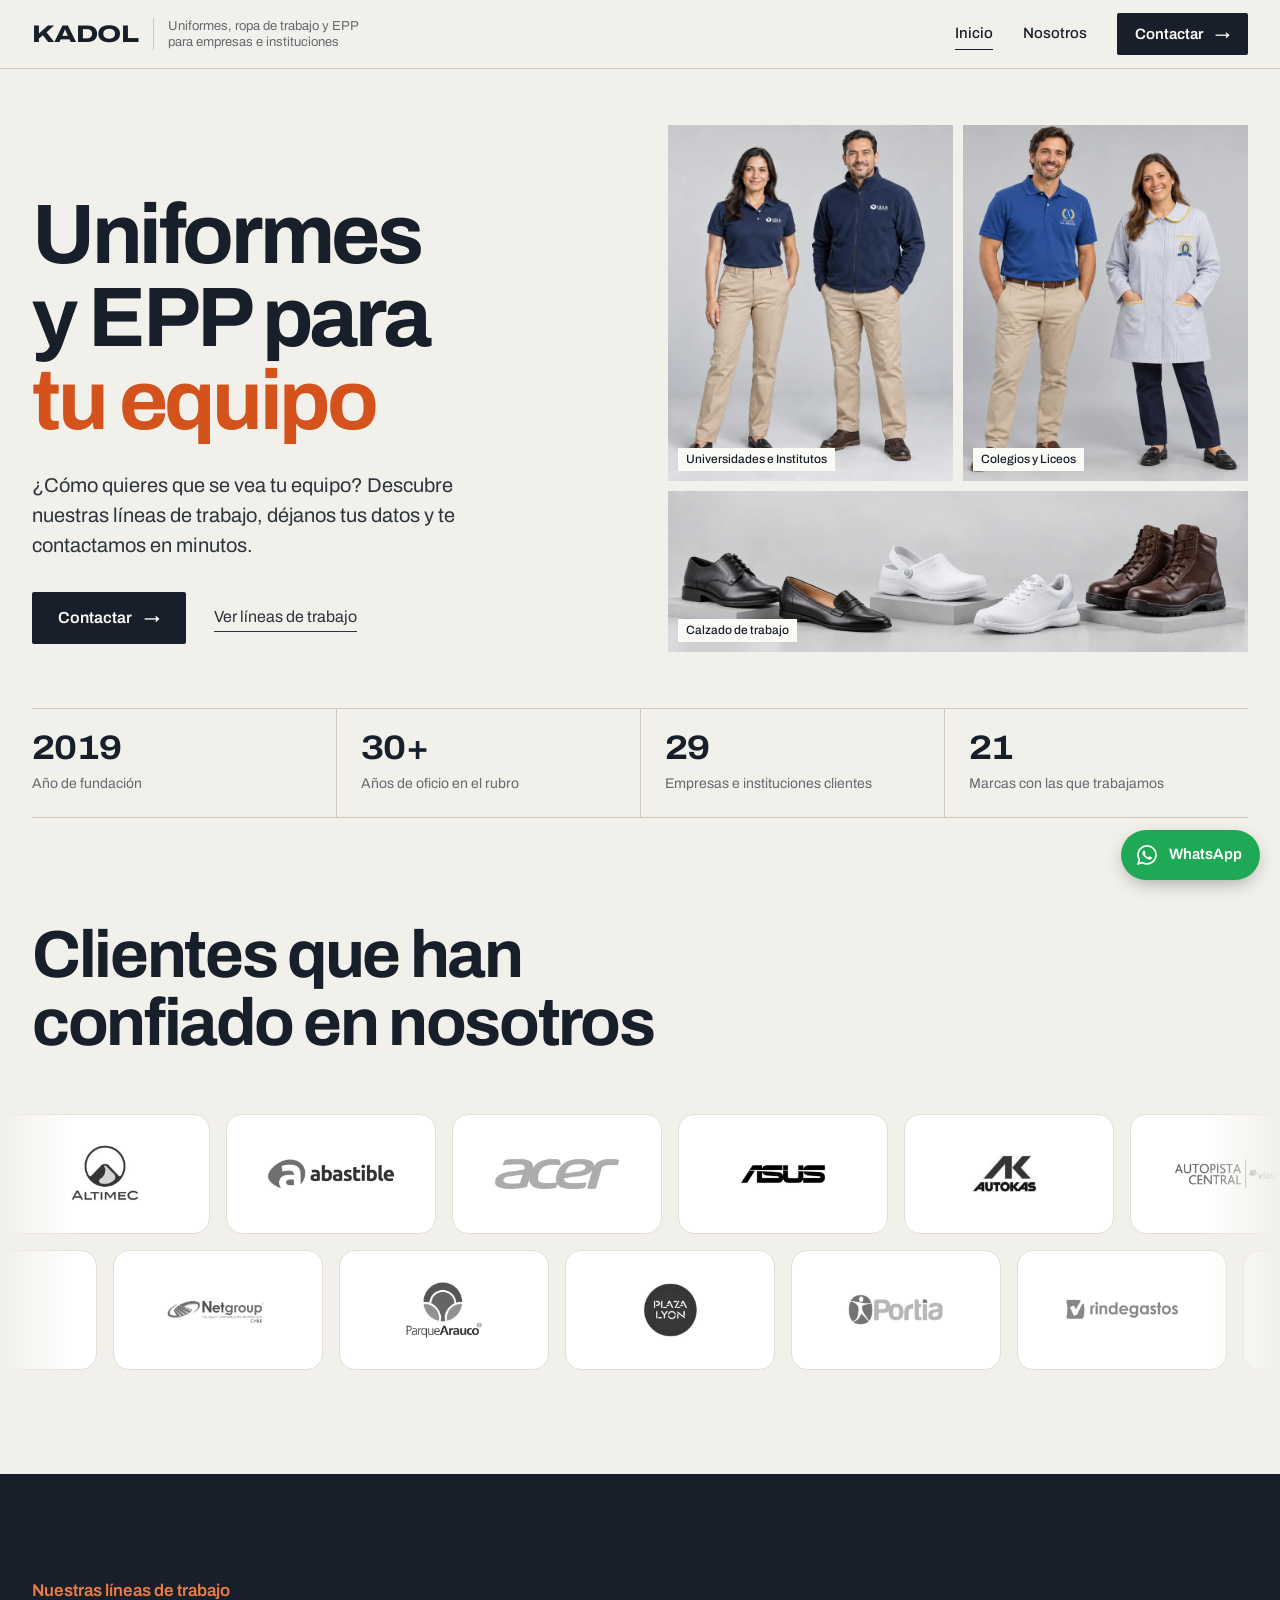
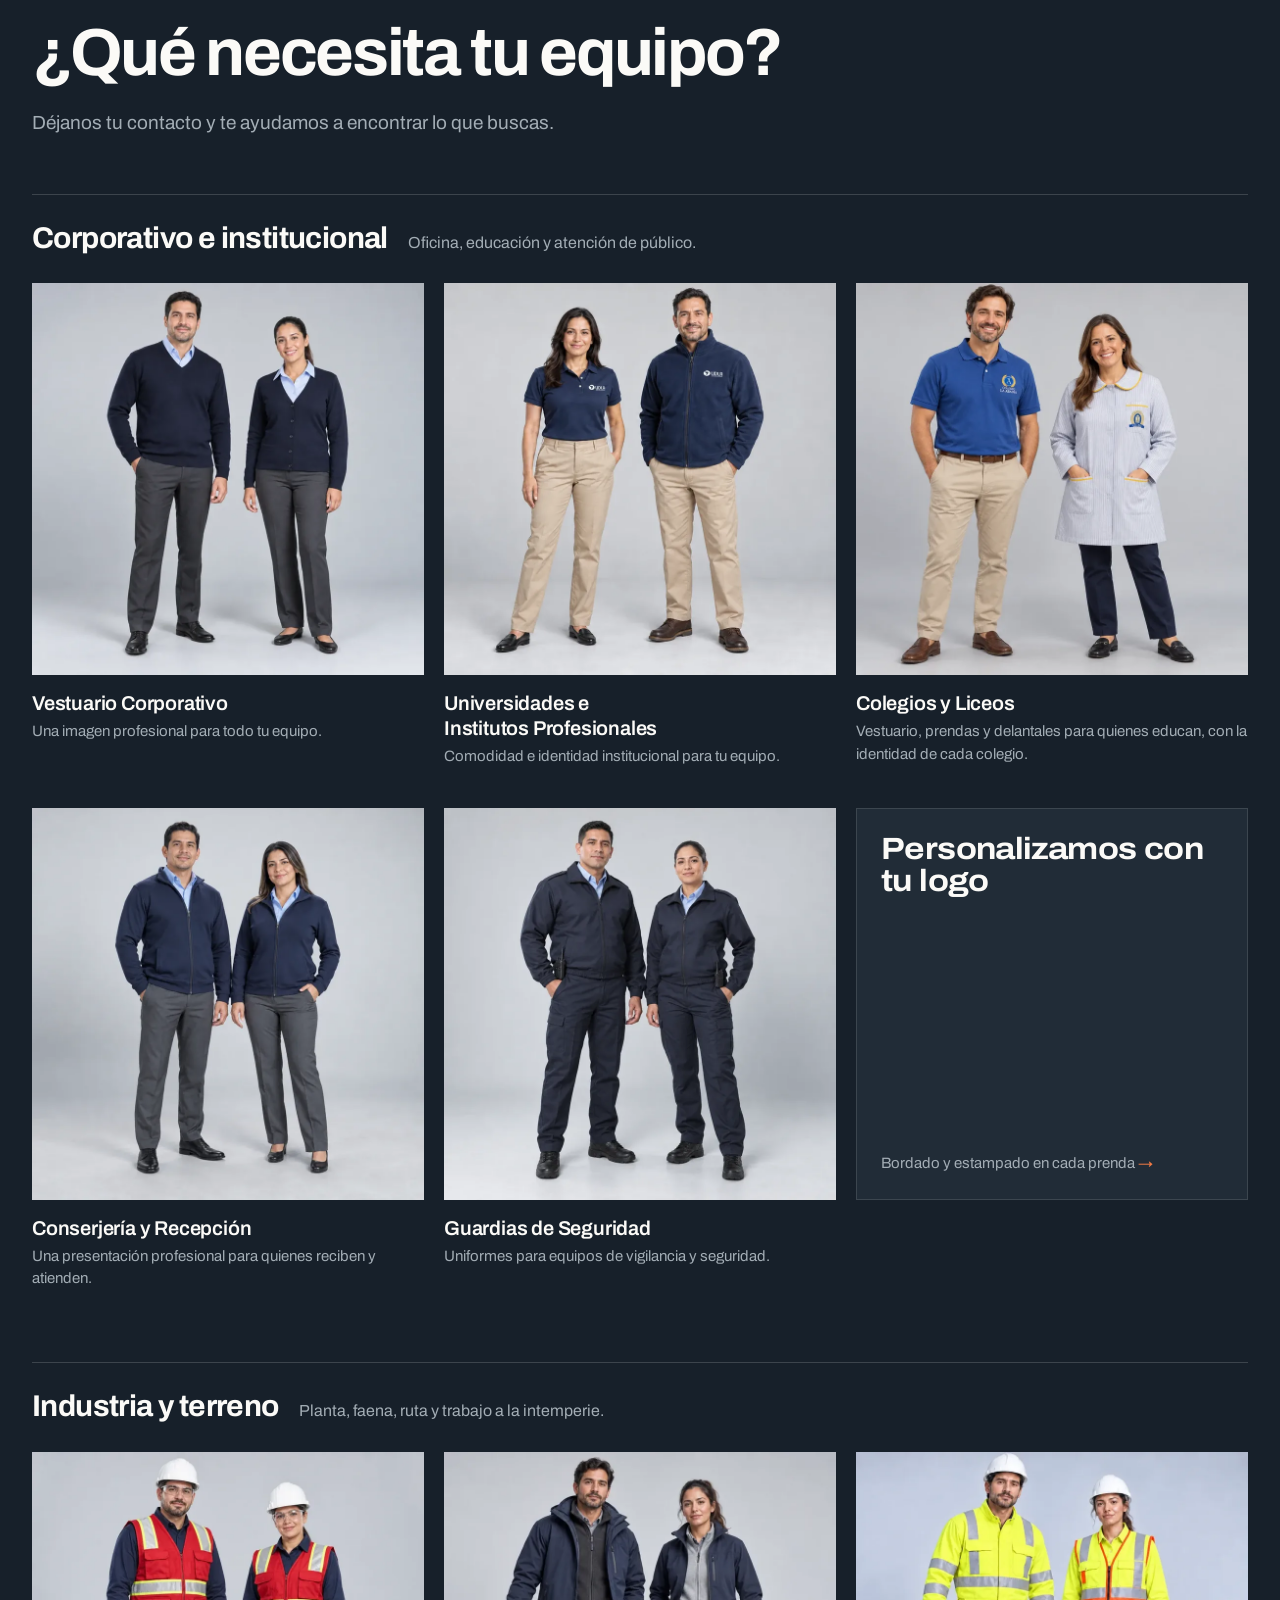
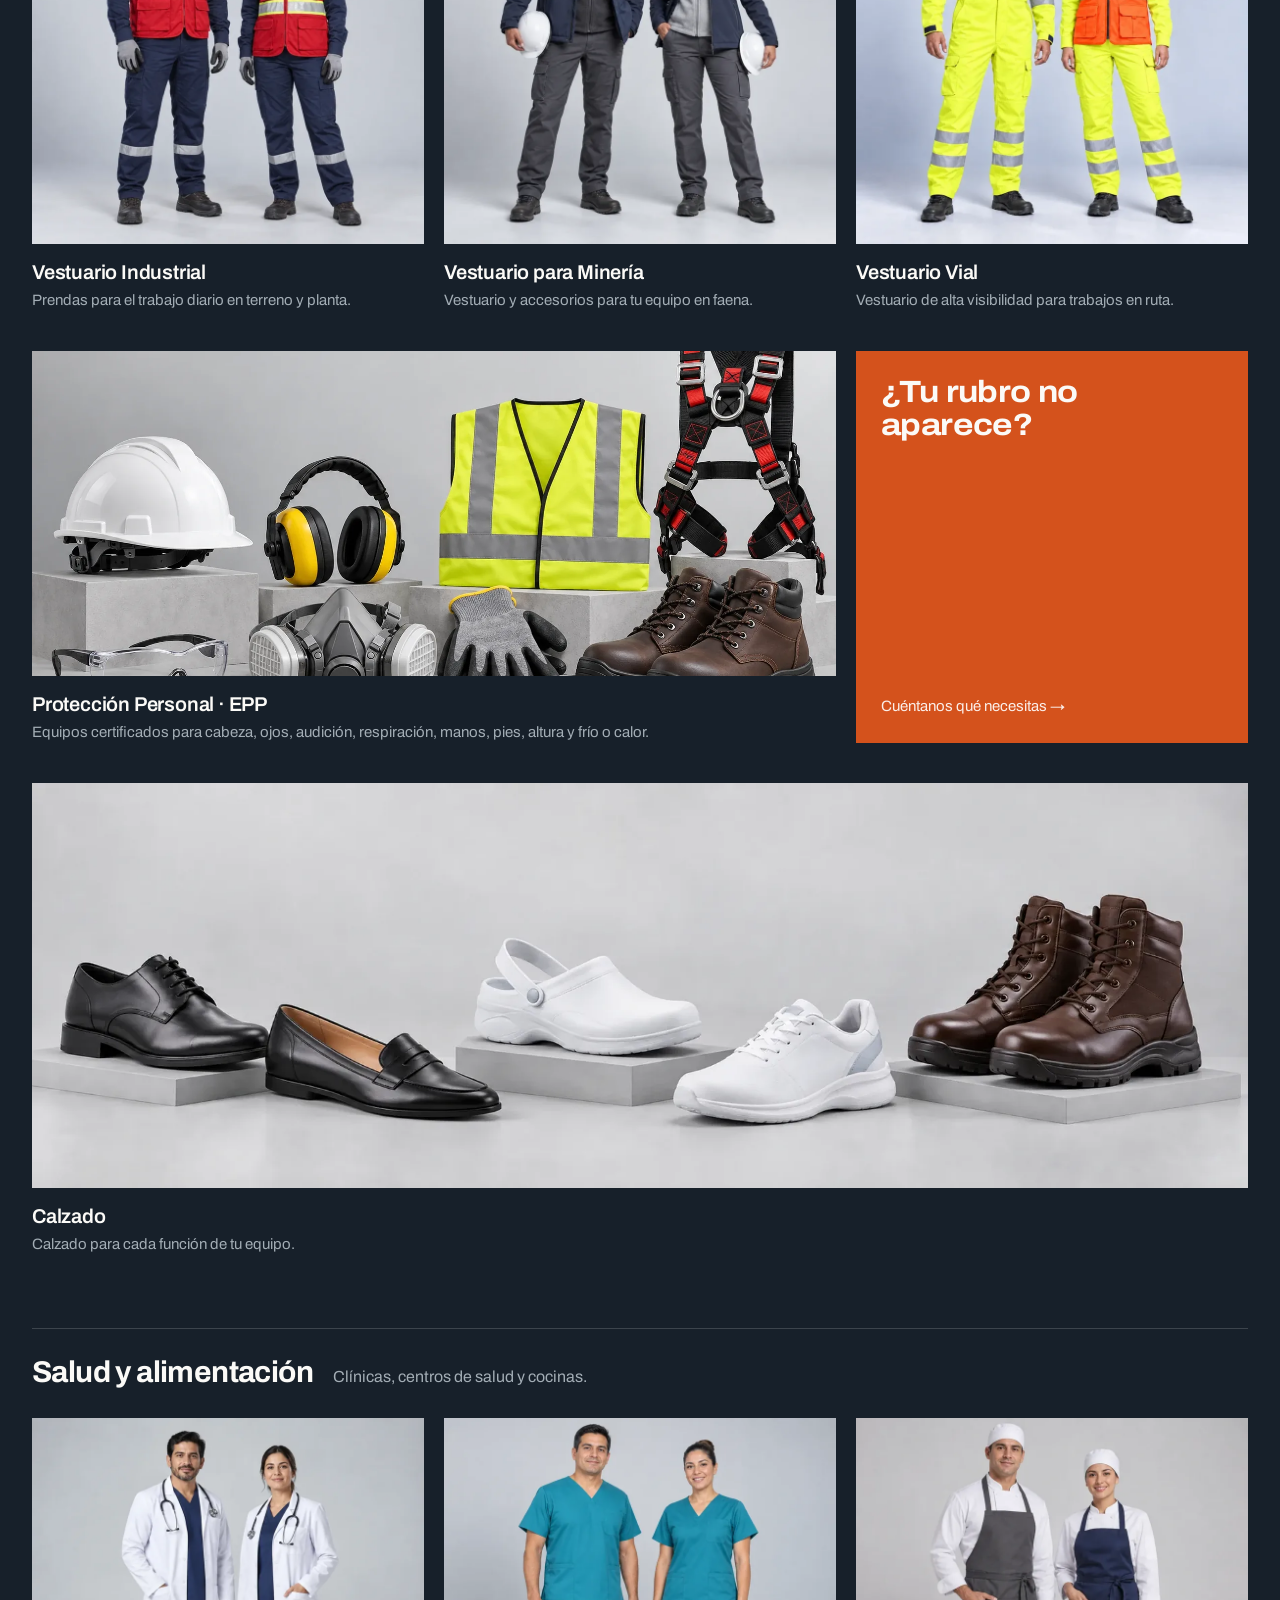
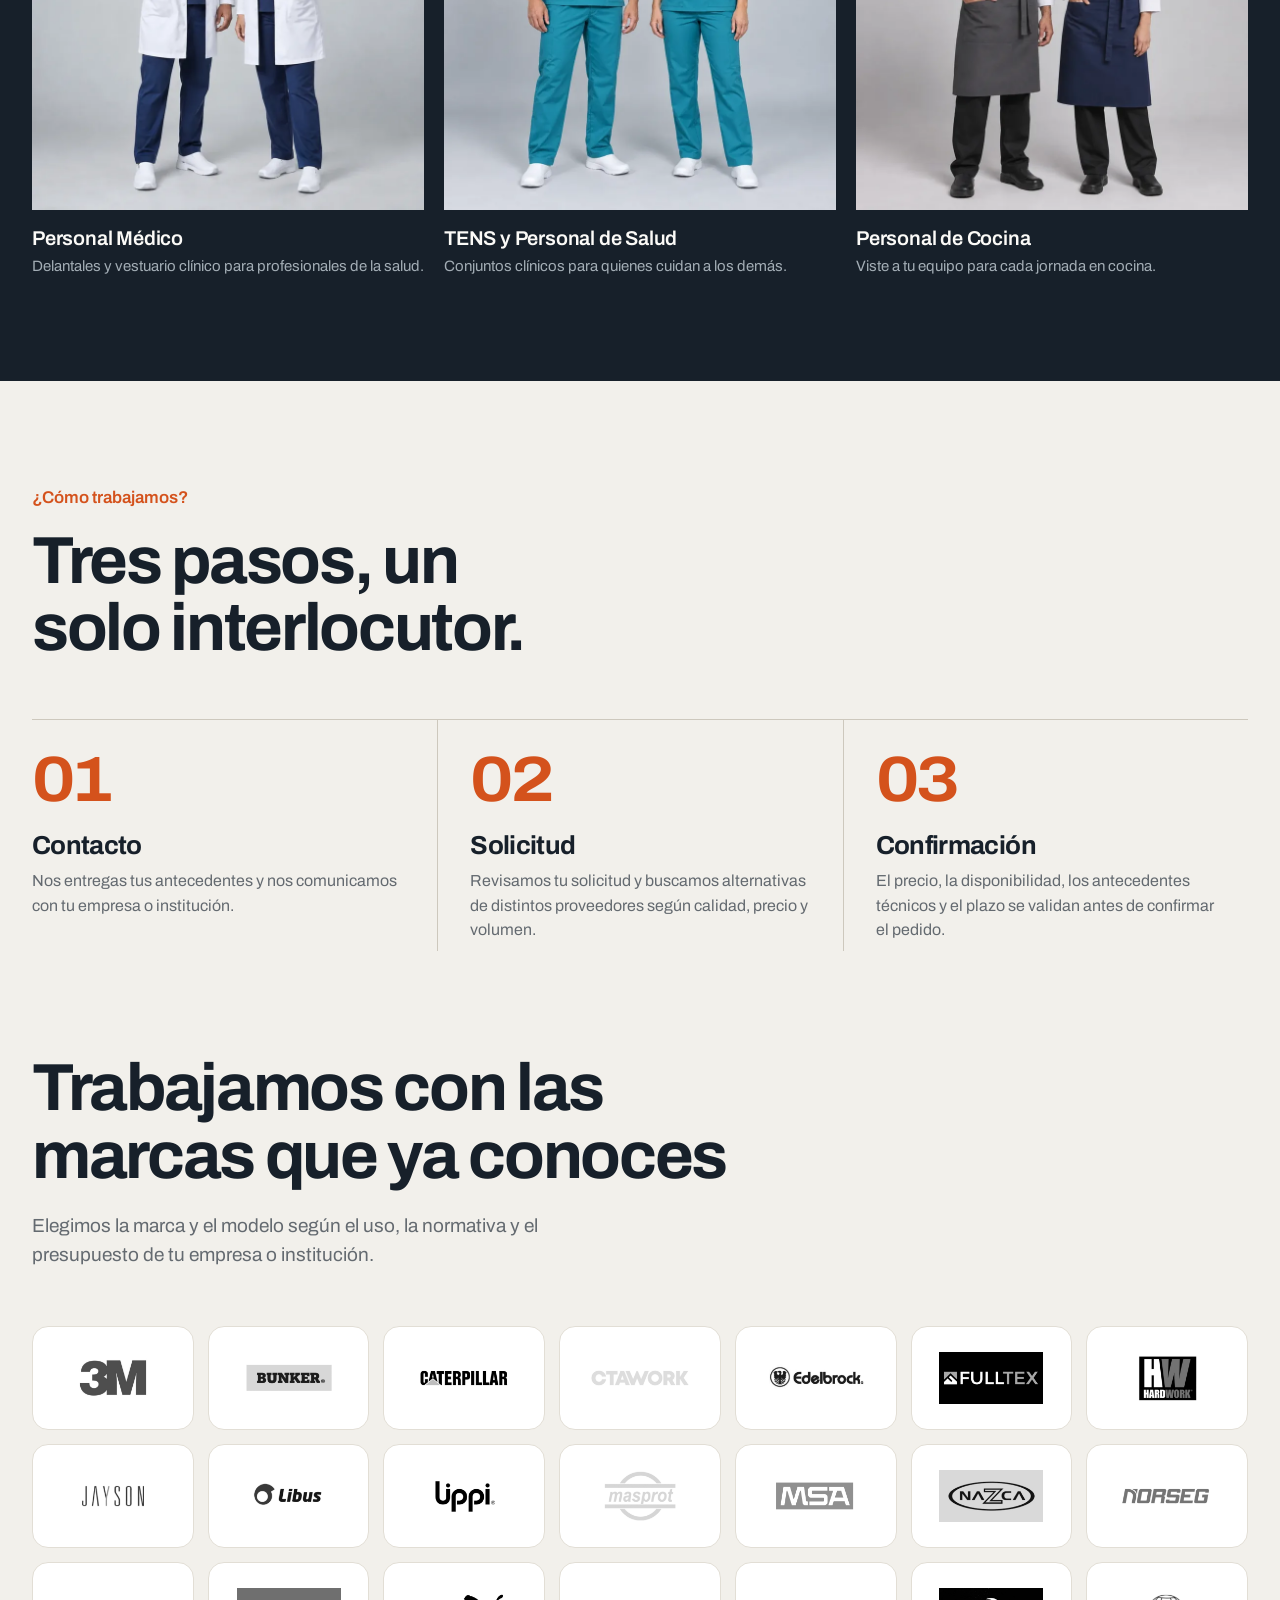
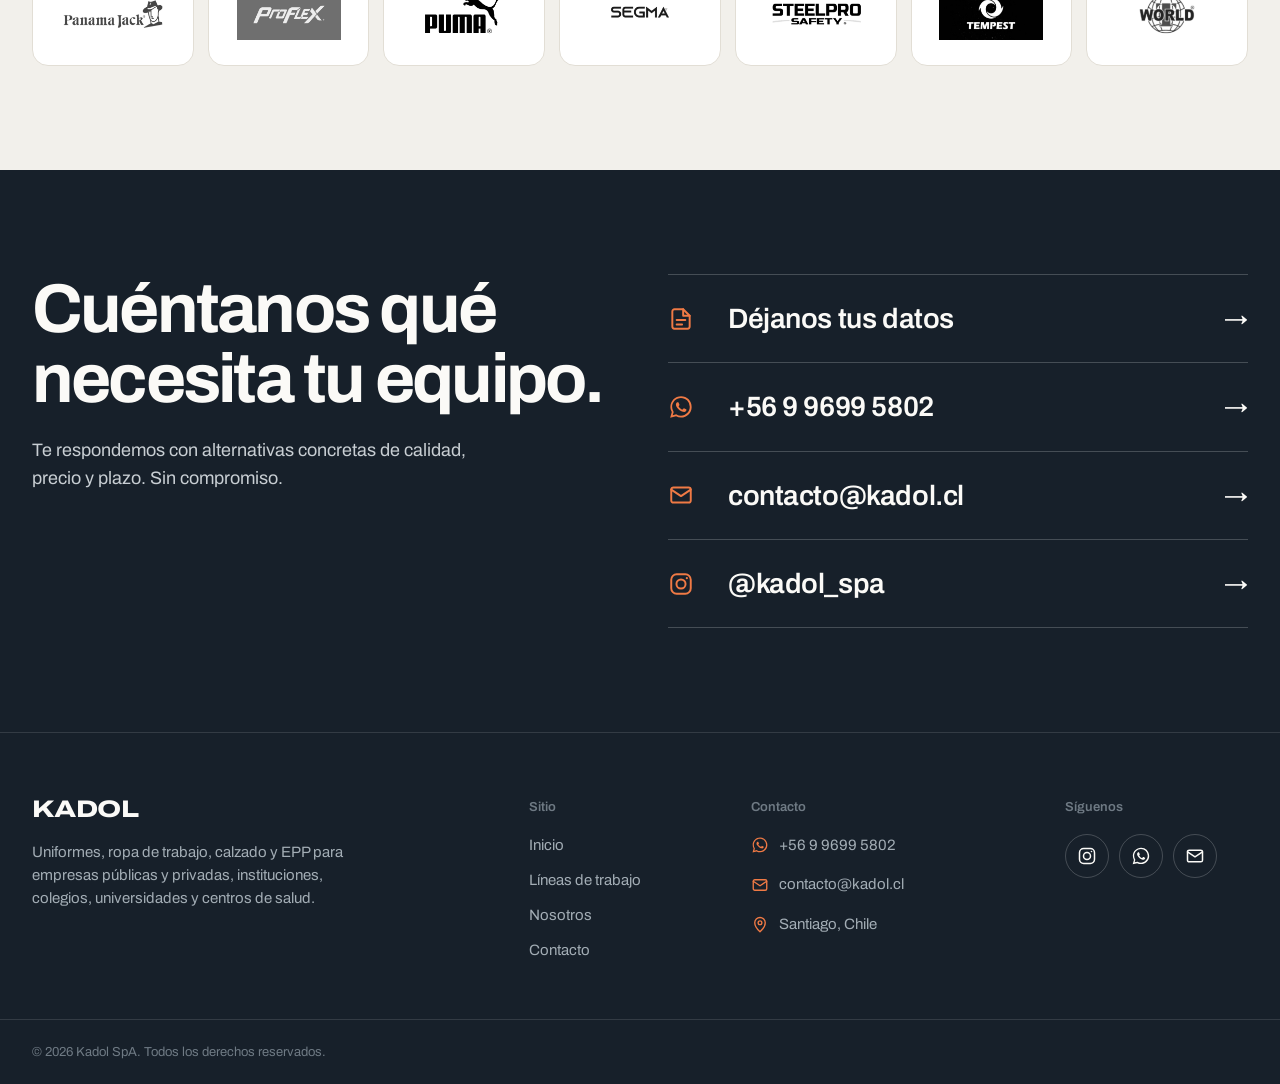
==== commit ea07c54f: "Nosotros: quita foto de historia y sube cifras; actualiza teléfono a +56 9 9699 5802 Co-Authored-By:" ====
--- a/index.html
+++ b/index.html
@@ -20,7 +20,7 @@
   <link href="https://fonts.googleapis.com/css2?family=Archivo:wdth,wght@100..125,400..800&amp;display=swap" rel="stylesheet">
   <link rel="stylesheet" href="assets/css/site.css">
   <script type="application/ld+json">
-  {"@context":"https://schema.org","@type":"Organization","name":"Kadol SpA","url":"https://kadoluniformes.cl/","email":"contacto@kadol.cl","telephone":"+56988090687","sameAs":["https://www.instagram.com/kadol_spa/"],"foundingDate":"2019","address":{"@type":"PostalAddress","addressLocality":"Santiago","addressCountry":"CL"},"description":"Uniformes corporativos, ropa de trabajo, calzado y EPP para empresas e instituciones en Chile."}
+  {"@context":"https://schema.org","@type":"Organization","name":"Kadol SpA","url":"https://kadoluniformes.cl/","email":"contacto@kadol.cl","telephone":"+56996995802","sameAs":["https://www.instagram.com/kadol_spa/"],"foundingDate":"2019","address":{"@type":"PostalAddress","addressLocality":"Santiago","addressCountry":"CL"},"description":"Uniformes corporativos, ropa de trabajo, calzado y EPP para empresas e instituciones en Chile."}
   </script>
 </head>
 <body>
@@ -222,7 +222,7 @@
         </div>
         <div class="channels">
           <a href="contacto.html"><svg class="icon" viewBox="0 0 24 24" fill="none" stroke="currentColor" stroke-width="1.8" stroke-linecap="round" stroke-linejoin="round" aria-hidden="true"><path d="M14 3H6a2 2 0 0 0-2 2v14a2 2 0 0 0 2 2h12a2 2 0 0 0 2-2V9z"/><path d="M14 3v6h6M8 13h8M8 17h5"/></svg><strong>Déjanos tus datos</strong><span class="arr" aria-hidden="true">→</span></a>
-          <a href="https://wa.me/56988090687?text=Hola%20Kadol%2C%20quiero%20cotizar%20vestuario%20para%20mi%20equipo." target="_blank" rel="noopener"><span class="sr-only">WhatsApp: </span><svg class="icon" viewBox="0 0 24 24" fill="currentColor" aria-hidden="true"><path d="M19.05 4.91A9.82 9.82 0 0 0 12.03 2C6.62 2 2.22 6.39 2.22 11.8c0 1.73.45 3.42 1.3 4.91L2 22l5.43-1.43a9.76 9.76 0 0 0 4.6 1.17h.01c5.4 0 9.79-4.4 9.79-9.8 0-2.62-1.02-5.08-2.78-6.99ZM12.04 20.1a8.13 8.13 0 0 1-4.14-1.13l-.3-.18-3.22.85.86-3.14-.2-.32a8.14 8.14 0 0 1-1.25-4.37c0-4.49 3.66-8.15 8.16-8.15 2.18 0 4.23.85 5.77 2.39a8.09 8.09 0 0 1 2.38 5.77c0 4.5-3.65 8.16-8.15 8.16Zm4.47-6.12c-.24-.12-1.41-.7-1.63-.79-.22-.08-.38-.12-.54.12-.16.24-.62.79-.76.95-.14.16-.28.18-.52.06-.24-.12-1-.37-1.9-1.18-.7-.62-1.17-1.39-1.31-1.62-.14-.24-.01-.36.11-.48.11-.11.24-.28.36-.42.12-.14.16-.24.24-.4.08-.16.04-.3-.02-.42-.06-.12-.54-1.3-.74-1.79-.2-.47-.4-.4-.54-.41h-.46c-.16 0-.42.06-.64.3-.22.24-.84.82-.84 1.99s.86 2.3.98 2.46c.12.16 1.68 2.56 4.07 3.59.57.24 1.01.39 1.35.5.57.18 1.08.16 1.49.1.45-.07 1.41-.58 1.61-1.15.2-.56.2-1.05.14-1.15-.06-.1-.22-.16-.46-.28Z"/></svg><strong>+56 9 8809 0687</strong><span class="arr" aria-hidden="true">→</span></a>
+          <a href="https://wa.me/56996995802?text=Hola%20Kadol%2C%20quiero%20cotizar%20vestuario%20para%20mi%20equipo." target="_blank" rel="noopener"><span class="sr-only">WhatsApp: </span><svg class="icon" viewBox="0 0 24 24" fill="currentColor" aria-hidden="true"><path d="M19.05 4.91A9.82 9.82 0 0 0 12.03 2C6.62 2 2.22 6.39 2.22 11.8c0 1.73.45 3.42 1.3 4.91L2 22l5.43-1.43a9.76 9.76 0 0 0 4.6 1.17h.01c5.4 0 9.79-4.4 9.79-9.8 0-2.62-1.02-5.08-2.78-6.99ZM12.04 20.1a8.13 8.13 0 0 1-4.14-1.13l-.3-.18-3.22.85.86-3.14-.2-.32a8.14 8.14 0 0 1-1.25-4.37c0-4.49 3.66-8.15 8.16-8.15 2.18 0 4.23.85 5.77 2.39a8.09 8.09 0 0 1 2.38 5.77c0 4.5-3.65 8.16-8.15 8.16Zm4.47-6.12c-.24-.12-1.41-.7-1.63-.79-.22-.08-.38-.12-.54.12-.16.24-.62.79-.76.95-.14.16-.28.18-.52.06-.24-.12-1-.37-1.9-1.18-.7-.62-1.17-1.39-1.31-1.62-.14-.24-.01-.36.11-.48.11-.11.24-.28.36-.42.12-.14.16-.24.24-.4.08-.16.04-.3-.02-.42-.06-.12-.54-1.3-.74-1.79-.2-.47-.4-.4-.54-.41h-.46c-.16 0-.42.06-.64.3-.22.24-.84.82-.84 1.99s.86 2.3.98 2.46c.12.16 1.68 2.56 4.07 3.59.57.24 1.01.39 1.35.5.57.18 1.08.16 1.49.1.45-.07 1.41-.58 1.61-1.15.2-.56.2-1.05.14-1.15-.06-.1-.22-.16-.46-.28Z"/></svg><strong>+56 9 9699 5802</strong><span class="arr" aria-hidden="true">→</span></a>
           <a href="mailto:contacto@kadol.cl"><span class="sr-only">Correo: </span><svg class="icon" viewBox="0 0 24 24" fill="none" stroke="currentColor" stroke-width="1.8" stroke-linecap="round" stroke-linejoin="round" aria-hidden="true"><rect x="3" y="5" width="18" height="14" rx="2"/><path d="m3 7 9 6 9-6"/></svg><strong>contacto@kadol.cl</strong><span class="arr" aria-hidden="true">→</span></a>
           <a href="https://www.instagram.com/kadol_spa/" target="_blank" rel="noopener"><span class="sr-only">Instagram: </span><svg class="icon" viewBox="0 0 24 24" fill="none" stroke="currentColor" stroke-width="1.8" stroke-linecap="round" stroke-linejoin="round" aria-hidden="true"><rect x="3" y="3" width="18" height="18" rx="5"/><circle cx="12" cy="12" r="4.2"/><circle cx="17.4" cy="6.6" r="1" fill="currentColor" stroke="none"/></svg><strong>@kadol_spa</strong><span class="arr" aria-hidden="true">→</span></a>
         </div>
@@ -248,7 +248,7 @@
       <div>
         <p class="footer-title">Contacto</p>
         <ul class="footer-list">
-          <li><a href="https://wa.me/56988090687?text=Hola%20Kadol%2C%20quiero%20cotizar%20vestuario%20para%20mi%20equipo." target="_blank" rel="noopener"><svg class="icon" viewBox="0 0 24 24" fill="currentColor" aria-hidden="true"><path d="M19.05 4.91A9.82 9.82 0 0 0 12.03 2C6.62 2 2.22 6.39 2.22 11.8c0 1.73.45 3.42 1.3 4.91L2 22l5.43-1.43a9.76 9.76 0 0 0 4.6 1.17h.01c5.4 0 9.79-4.4 9.79-9.8 0-2.62-1.02-5.08-2.78-6.99ZM12.04 20.1a8.13 8.13 0 0 1-4.14-1.13l-.3-.18-3.22.85.86-3.14-.2-.32a8.14 8.14 0 0 1-1.25-4.37c0-4.49 3.66-8.15 8.16-8.15 2.18 0 4.23.85 5.77 2.39a8.09 8.09 0 0 1 2.38 5.77c0 4.5-3.65 8.16-8.15 8.16Zm4.47-6.12c-.24-.12-1.41-.7-1.63-.79-.22-.08-.38-.12-.54.12-.16.24-.62.79-.76.95-.14.16-.28.18-.52.06-.24-.12-1-.37-1.9-1.18-.7-.62-1.17-1.39-1.31-1.62-.14-.24-.01-.36.11-.48.11-.11.24-.28.36-.42.12-.14.16-.24.24-.4.08-.16.04-.3-.02-.42-.06-.12-.54-1.3-.74-1.79-.2-.47-.4-.4-.54-.41h-.46c-.16 0-.42.06-.64.3-.22.24-.84.82-.84 1.99s.86 2.3.98 2.46c.12.16 1.68 2.56 4.07 3.59.57.24 1.01.39 1.35.5.57.18 1.08.16 1.49.1.45-.07 1.41-.58 1.61-1.15.2-.56.2-1.05.14-1.15-.06-.1-.22-.16-.46-.28Z"/></svg>+56 9 8809 0687</a></li>
+          <li><a href="https://wa.me/56996995802?text=Hola%20Kadol%2C%20quiero%20cotizar%20vestuario%20para%20mi%20equipo." target="_blank" rel="noopener"><svg class="icon" viewBox="0 0 24 24" fill="currentColor" aria-hidden="true"><path d="M19.05 4.91A9.82 9.82 0 0 0 12.03 2C6.62 2 2.22 6.39 2.22 11.8c0 1.73.45 3.42 1.3 4.91L2 22l5.43-1.43a9.76 9.76 0 0 0 4.6 1.17h.01c5.4 0 9.79-4.4 9.79-9.8 0-2.62-1.02-5.08-2.78-6.99ZM12.04 20.1a8.13 8.13 0 0 1-4.14-1.13l-.3-.18-3.22.85.86-3.14-.2-.32a8.14 8.14 0 0 1-1.25-4.37c0-4.49 3.66-8.15 8.16-8.15 2.18 0 4.23.85 5.77 2.39a8.09 8.09 0 0 1 2.38 5.77c0 4.5-3.65 8.16-8.15 8.16Zm4.47-6.12c-.24-.12-1.41-.7-1.63-.79-.22-.08-.38-.12-.54.12-.16.24-.62.79-.76.95-.14.16-.28.18-.52.06-.24-.12-1-.37-1.9-1.18-.7-.62-1.17-1.39-1.31-1.62-.14-.24-.01-.36.11-.48.11-.11.24-.28.36-.42.12-.14.16-.24.24-.4.08-.16.04-.3-.02-.42-.06-.12-.54-1.3-.74-1.79-.2-.47-.4-.4-.54-.41h-.46c-.16 0-.42.06-.64.3-.22.24-.84.82-.84 1.99s.86 2.3.98 2.46c.12.16 1.68 2.56 4.07 3.59.57.24 1.01.39 1.35.5.57.18 1.08.16 1.49.1.45-.07 1.41-.58 1.61-1.15.2-.56.2-1.05.14-1.15-.06-.1-.22-.16-.46-.28Z"/></svg>+56 9 9699 5802</a></li>
           <li><a href="mailto:contacto@kadol.cl"><svg class="icon" viewBox="0 0 24 24" fill="none" stroke="currentColor" stroke-width="1.8" stroke-linecap="round" stroke-linejoin="round" aria-hidden="true"><rect x="3" y="5" width="18" height="14" rx="2"/><path d="m3 7 9 6 9-6"/></svg>contacto@kadol.cl</a></li>
           <li><span><svg class="icon" viewBox="0 0 24 24" fill="none" stroke="currentColor" stroke-width="1.8" stroke-linecap="round" stroke-linejoin="round" aria-hidden="true"><path d="M12 21s-7-6.2-7-12a7 7 0 1 1 14 0c0 5.8-7 12-7 12Z"/><circle cx="12" cy="9" r="2.5"/></svg>Santiago, Chile</span></li>
         </ul>
@@ -257,7 +257,7 @@
         <p class="footer-title">Síguenos</p>
         <div class="social">
           <a href="https://www.instagram.com/kadol_spa/" target="_blank" rel="noopener" aria-label="Instagram de Kadol"><svg class="icon" viewBox="0 0 24 24" fill="none" stroke="currentColor" stroke-width="1.8" stroke-linecap="round" stroke-linejoin="round" aria-hidden="true"><rect x="3" y="3" width="18" height="18" rx="5"/><circle cx="12" cy="12" r="4.2"/><circle cx="17.4" cy="6.6" r="1" fill="currentColor" stroke="none"/></svg></a>
-          <a href="https://wa.me/56988090687?text=Hola%20Kadol%2C%20quiero%20cotizar%20vestuario%20para%20mi%20equipo." target="_blank" rel="noopener" aria-label="WhatsApp de Kadol"><svg class="icon" viewBox="0 0 24 24" fill="currentColor" aria-hidden="true"><path d="M19.05 4.91A9.82 9.82 0 0 0 12.03 2C6.62 2 2.22 6.39 2.22 11.8c0 1.73.45 3.42 1.3 4.91L2 22l5.43-1.43a9.76 9.76 0 0 0 4.6 1.17h.01c5.4 0 9.79-4.4 9.79-9.8 0-2.62-1.02-5.08-2.78-6.99ZM12.04 20.1a8.13 8.13 0 0 1-4.14-1.13l-.3-.18-3.22.85.86-3.14-.2-.32a8.14 8.14 0 0 1-1.25-4.37c0-4.49 3.66-8.15 8.16-8.15 2.18 0 4.23.85 5.77 2.39a8.09 8.09 0 0 1 2.38 5.77c0 4.5-3.65 8.16-8.15 8.16Zm4.47-6.12c-.24-.12-1.41-.7-1.63-.79-.22-.08-.38-.12-.54.12-.16.24-.62.79-.76.95-.14.16-.28.18-.52.06-.24-.12-1-.37-1.9-1.18-.7-.62-1.17-1.39-1.31-1.62-.14-.24-.01-.36.11-.48.11-.11.24-.28.36-.42.12-.14.16-.24.24-.4.08-.16.04-.3-.02-.42-.06-.12-.54-1.3-.74-1.79-.2-.47-.4-.4-.54-.41h-.46c-.16 0-.42.06-.64.3-.22.24-.84.82-.84 1.99s.86 2.3.98 2.46c.12.16 1.68 2.56 4.07 3.59.57.24 1.01.39 1.35.5.57.18 1.08.16 1.49.1.45-.07 1.41-.58 1.61-1.15.2-.56.2-1.05.14-1.15-.06-.1-.22-.16-.46-.28Z"/></svg></a>
+          <a href="https://wa.me/56996995802?text=Hola%20Kadol%2C%20quiero%20cotizar%20vestuario%20para%20mi%20equipo." target="_blank" rel="noopener" aria-label="WhatsApp de Kadol"><svg class="icon" viewBox="0 0 24 24" fill="currentColor" aria-hidden="true"><path d="M19.05 4.91A9.82 9.82 0 0 0 12.03 2C6.62 2 2.22 6.39 2.22 11.8c0 1.73.45 3.42 1.3 4.91L2 22l5.43-1.43a9.76 9.76 0 0 0 4.6 1.17h.01c5.4 0 9.79-4.4 9.79-9.8 0-2.62-1.02-5.08-2.78-6.99ZM12.04 20.1a8.13 8.13 0 0 1-4.14-1.13l-.3-.18-3.22.85.86-3.14-.2-.32a8.14 8.14 0 0 1-1.25-4.37c0-4.49 3.66-8.15 8.16-8.15 2.18 0 4.23.85 5.77 2.39a8.09 8.09 0 0 1 2.38 5.77c0 4.5-3.65 8.16-8.15 8.16Zm4.47-6.12c-.24-.12-1.41-.7-1.63-.79-.22-.08-.38-.12-.54.12-.16.24-.62.79-.76.95-.14.16-.28.18-.52.06-.24-.12-1-.37-1.9-1.18-.7-.62-1.17-1.39-1.31-1.62-.14-.24-.01-.36.11-.48.11-.11.24-.28.36-.42.12-.14.16-.24.24-.4.08-.16.04-.3-.02-.42-.06-.12-.54-1.3-.74-1.79-.2-.47-.4-.4-.54-.41h-.46c-.16 0-.42.06-.64.3-.22.24-.84.82-.84 1.99s.86 2.3.98 2.46c.12.16 1.68 2.56 4.07 3.59.57.24 1.01.39 1.35.5.57.18 1.08.16 1.49.1.45-.07 1.41-.58 1.61-1.15.2-.56.2-1.05.14-1.15-.06-.1-.22-.16-.46-.28Z"/></svg></a>
           <a href="mailto:contacto@kadol.cl" aria-label="Correo de Kadol"><svg class="icon" viewBox="0 0 24 24" fill="none" stroke="currentColor" stroke-width="1.8" stroke-linecap="round" stroke-linejoin="round" aria-hidden="true"><rect x="3" y="5" width="18" height="14" rx="2"/><path d="m3 7 9 6 9-6"/></svg></a>
         </div>
       </div>
@@ -265,7 +265,7 @@
     <div class="wrap footer-bottom">&copy; <span data-year>2026</span> Kadol SpA. Todos los derechos reservados.</div>
   </footer>
 
-  <a href="https://wa.me/56988090687?text=Hola%20Kadol%2C%20quiero%20cotizar%20vestuario%20para%20mi%20equipo." target="_blank" rel="noopener" class="wa" aria-label="Escríbenos por WhatsApp"><svg viewBox="0 0 24 24" fill="currentColor" aria-hidden="true"><path d="M19.05 4.91A9.82 9.82 0 0 0 12.03 2C6.62 2 2.22 6.39 2.22 11.8c0 1.73.45 3.42 1.3 4.91L2 22l5.43-1.43a9.76 9.76 0 0 0 4.6 1.17h.01c5.4 0 9.79-4.4 9.79-9.8 0-2.62-1.02-5.08-2.78-6.99ZM12.04 20.1a8.13 8.13 0 0 1-4.14-1.13l-.3-.18-3.22.85.86-3.14-.2-.32a8.14 8.14 0 0 1-1.25-4.37c0-4.49 3.66-8.15 8.16-8.15 2.18 0 4.23.85 5.77 2.39a8.09 8.09 0 0 1 2.38 5.77c0 4.5-3.65 8.16-8.15 8.16Zm4.47-6.12c-.24-.12-1.41-.7-1.63-.79-.22-.08-.38-.12-.54.12-.16.24-.62.79-.76.95-.14.16-.28.18-.52.06-.24-.12-1-.37-1.9-1.18-.7-.62-1.17-1.39-1.31-1.62-.14-.24-.01-.36.11-.48.11-.11.24-.28.36-.42.12-.14.16-.24.24-.4.08-.16.04-.3-.02-.42-.06-.12-.54-1.3-.74-1.79-.2-.47-.4-.4-.54-.41h-.46c-.16 0-.42.06-.64.3-.22.24-.84.82-.84 1.99s.86 2.3.98 2.46c.12.16 1.68 2.56 4.07 3.59.57.24 1.01.39 1.35.5.57.18 1.08.16 1.49.1.45-.07 1.41-.58 1.61-1.15.2-.56.2-1.05.14-1.15-.06-.1-.22-.16-.46-.28Z"/></svg><span>WhatsApp</span></a>
+  <a href="https://wa.me/56996995802?text=Hola%20Kadol%2C%20quiero%20cotizar%20vestuario%20para%20mi%20equipo." target="_blank" rel="noopener" class="wa" aria-label="Escríbenos por WhatsApp"><svg viewBox="0 0 24 24" fill="currentColor" aria-hidden="true"><path d="M19.05 4.91A9.82 9.82 0 0 0 12.03 2C6.62 2 2.22 6.39 2.22 11.8c0 1.73.45 3.42 1.3 4.91L2 22l5.43-1.43a9.76 9.76 0 0 0 4.6 1.17h.01c5.4 0 9.79-4.4 9.79-9.8 0-2.62-1.02-5.08-2.78-6.99ZM12.04 20.1a8.13 8.13 0 0 1-4.14-1.13l-.3-.18-3.22.85.86-3.14-.2-.32a8.14 8.14 0 0 1-1.25-4.37c0-4.49 3.66-8.15 8.16-8.15 2.18 0 4.23.85 5.77 2.39a8.09 8.09 0 0 1 2.38 5.77c0 4.5-3.65 8.16-8.15 8.16Zm4.47-6.12c-.24-.12-1.41-.7-1.63-.79-.22-.08-.38-.12-.54.12-.16.24-.62.79-.76.95-.14.16-.28.18-.52.06-.24-.12-1-.37-1.9-1.18-.7-.62-1.17-1.39-1.31-1.62-.14-.24-.01-.36.11-.48.11-.11.24-.28.36-.42.12-.14.16-.24.24-.4.08-.16.04-.3-.02-.42-.06-.12-.54-1.3-.74-1.79-.2-.47-.4-.4-.54-.41h-.46c-.16 0-.42.06-.64.3-.22.24-.84.82-.84 1.99s.86 2.3.98 2.46c.12.16 1.68 2.56 4.07 3.59.57.24 1.01.39 1.35.5.57.18 1.08.16 1.49.1.45-.07 1.41-.58 1.61-1.15.2-.56.2-1.05.14-1.15-.06-.1-.22-.16-.46-.28Z"/></svg><span>WhatsApp</span></a>
   <script>document.querySelectorAll('[data-year]').forEach(function (n) { n.textContent = new Date().getFullYear(); });</script>
 </body>
 </html>
--- a/assets/css/site.css
+++ b/assets/css/site.css
@@ -233,21 +233,26 @@
 .story { display: grid; grid-template-columns: 7fr 5fr; gap: 64px; align-items: start; }
 .story-lead { font-size: clamp(24px, 2.4vw, 32px); line-height: 1.3; letter-spacing: -0.015em; color: var(--ink); }
 .story-text { display: grid; gap: 18px; margin-top: 28px; max-width: 640px; }
-.story figcaption { margin-top: 10px; font-size: 13px; color: var(--muted); }
-.ledger { display: grid; grid-template-columns: repeat(3, 1fr); margin-top: 80px; border-top: 1px solid var(--rule); }
-.ledger li { padding: 24px 32px 0 0; }
-.ledger li + li { padding-left: 32px; border-left: 1px solid var(--rule); }
-.ledger strong { display: block; font-size: 52px; font-weight: 700; font-stretch: 112%; line-height: 1; letter-spacing: -0.03em; color: var(--ink); }
-.ledger h3 { margin-top: 14px; font-size: 19px; letter-spacing: -0.01em; }
+.ledger { border-top: 1px solid var(--rule); }
+.ledger li { display: grid; grid-template-columns: 112px 1fr; column-gap: 20px; padding: 24px 0; }
+.ledger li > :not(strong) { grid-column: 2; }
+.ledger li + li { border-top: 1px solid var(--rule); }
+.ledger strong { grid-row: span 2; font-size: 52px; font-weight: 700; font-stretch: 112%; line-height: 1; letter-spacing: -0.03em; color: var(--ink); }
+.ledger h3 { font-size: 19px; letter-spacing: -0.01em; }
 .ledger p { margin-top: 8px; font-size: 15px; color: var(--muted); }
-.gallery { columns: 4 220px; column-gap: 10px; }
-.gallery button { display: block; width: 100%; margin: 0 0 10px; padding: 0; border: 0; background: #d9dadc; cursor: zoom-in; break-inside: avoid; }
-.gallery img { width: 100%; transition: opacity .2s; }
-.gallery button:hover img { opacity: .85; }
+.works-grid { display: grid; grid-template-columns: repeat(4, minmax(0, 1fr)); gap: 10px; }
+.works-grid button { display: block; width: 100%; padding: 0; border: 0; background: var(--paper-2); overflow: hidden; cursor: zoom-in; }
+.works-grid img { width: 100%; aspect-ratio: 3 / 2; object-fit: cover; transition: transform .4s ease, opacity .2s; }
+.works-grid button:hover img { transform: scale(1.03); opacity: .94; }
+.works-board figcaption { margin-top: 14px; font-size: 13px; color: var(--muted); }
 .lightbox { position: fixed; inset: 0; z-index: 100; display: none; place-items: center; padding: 24px; background: rgba(23,32,42,.96); }
 .lightbox.is-open { display: grid; }
 .lightbox img { max-width: 100%; max-height: 88vh; object-fit: contain; }
 .lightbox-close { position: absolute; top: 16px; right: 16px; padding: 10px 14px; border: 1px solid rgba(255,255,255,.35); border-radius: 2px; background: transparent; color: var(--white); font: 500 15px/1 var(--font); cursor: pointer; }
+.lightbox-nav { position: absolute; top: 50%; transform: translateY(-50%); width: 48px; height: 48px; border: 1px solid rgba(255,255,255,.35); border-radius: 2px; background: rgba(23,32,42,.6); color: var(--white); font: 500 20px/1 var(--font); cursor: pointer; }
+.lightbox-prev { left: 16px; }
+.lightbox-next { right: 16px; }
+.lightbox-nav:hover { background: var(--white); color: var(--ink); }
 .lightbox-close:hover { background: var(--white); color: var(--ink); }
 
 /* Footer */
@@ -277,12 +282,15 @@
   .cover-grid { gap: 40px; }
   .brand-grid { grid-template-columns: repeat(5, 1fr); }
   .footer-grid { grid-template-columns: 1fr 1fr; }
+  .works-grid { grid-template-columns: repeat(3, minmax(0, 1fr)); }
 }
 @media (max-width: 760px) {
   :root { --gutter: 16px; --radius-card: 12px; }
   body { font-size: 16px; }
   .sec { padding: 72px 0; }
   .sec--flush { padding-top: 0; }
+  .works-grid { grid-template-columns: repeat(2, minmax(0, 1fr)); gap: 6px; }
+  .lightbox-nav { top: auto; bottom: 16px; transform: none; }
   .sec-head { margin-bottom: 36px; }
   .sec-head p { font-size: 17px; }
   .kicker { font-size: 15px; margin-bottom: 12px; }
@@ -313,11 +321,10 @@
   .tile-type { padding: 14px; }
   .tile-type b { font-size: 19px; }
   .tile-type small { font-size: 13px; }
-  .steps, .ledger { grid-template-columns: 1fr; }
+  .steps { grid-template-columns: 1fr; }
   .steps li, .steps li + li, .ledger li, .ledger li + li { padding: 20px 0; border-left: 0; }
-  .steps li + li, .ledger li + li { border-top: 1px solid var(--rule); }
+  .steps li + li { border-top: 1px solid var(--rule); }
   .steps .num { font-size: 48px; }
-  .ledger { margin-top: 48px; }
   .brand-grid { grid-template-columns: repeat(3, 1fr); gap: 10px; }
   .brand-grid .logo-card { height: 80px; padding: 12px; }
   .brand-grid .logo-card img { max-height: 40px; }
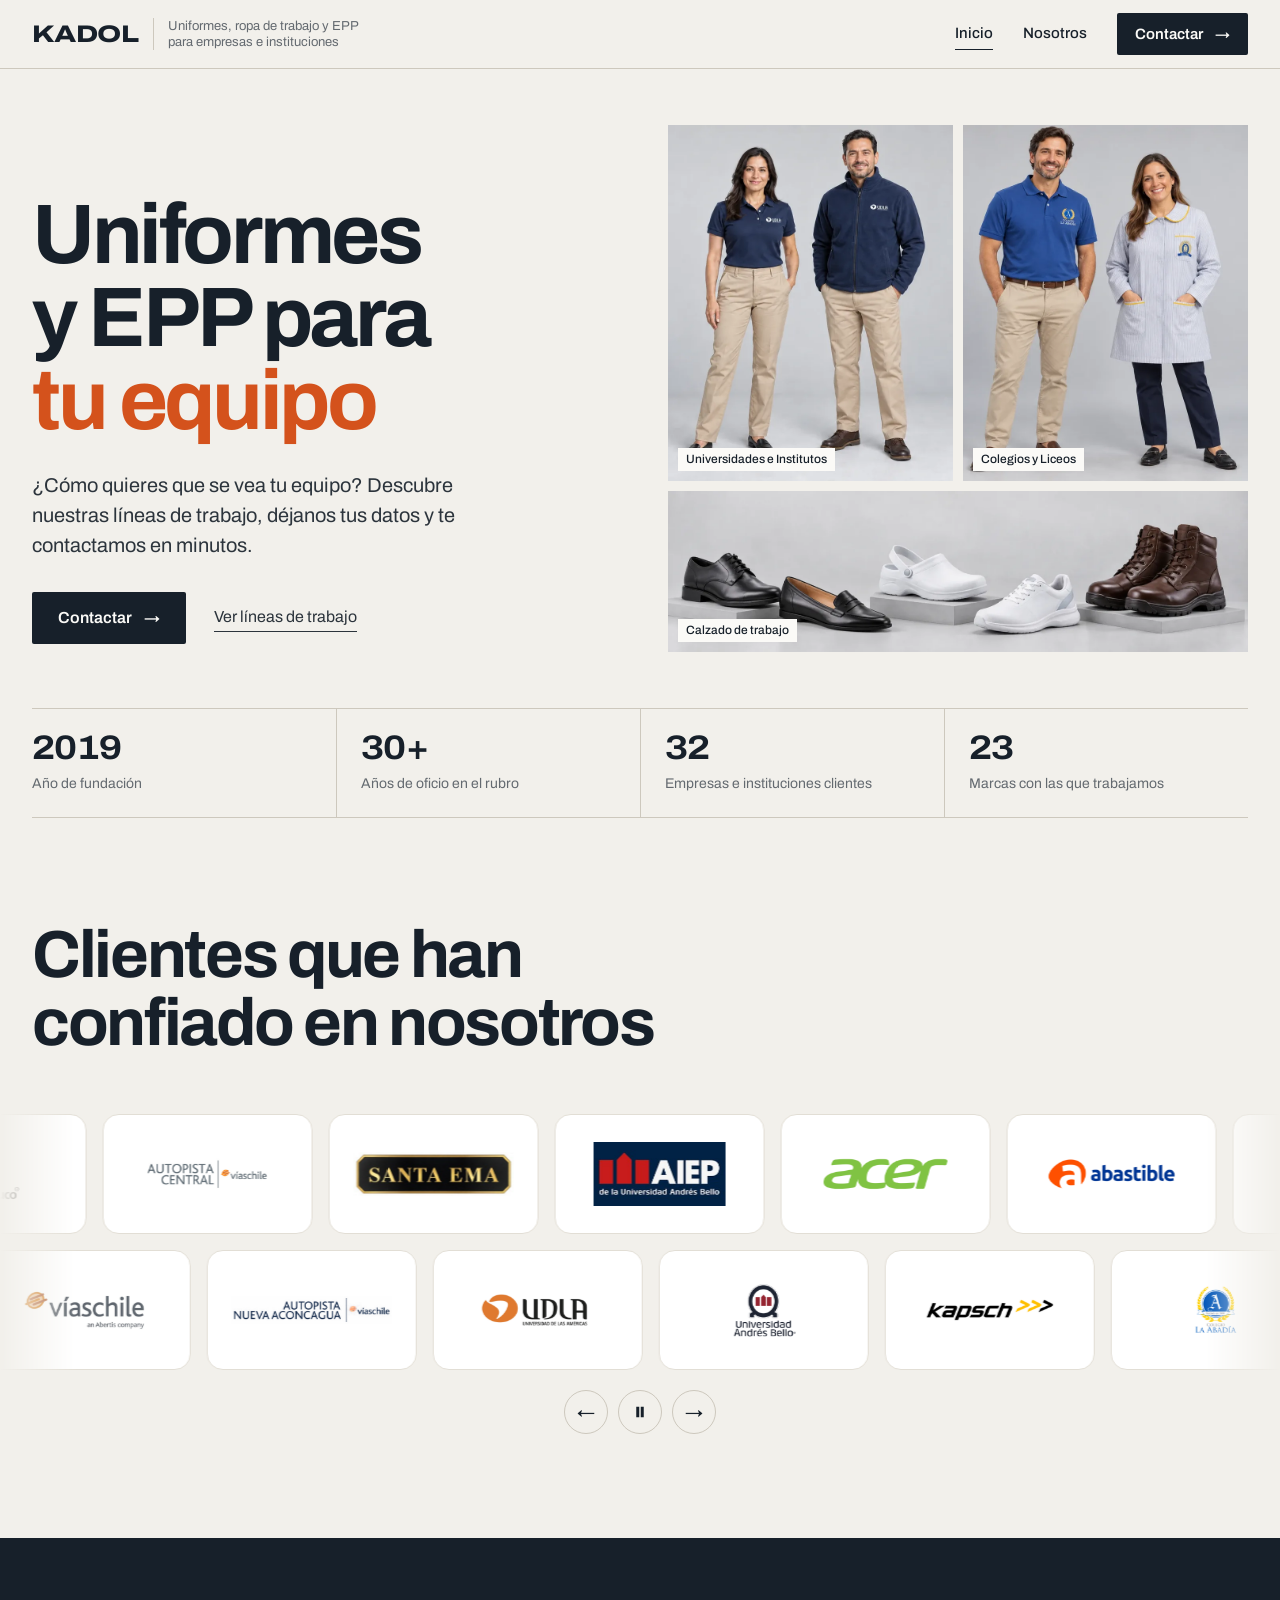
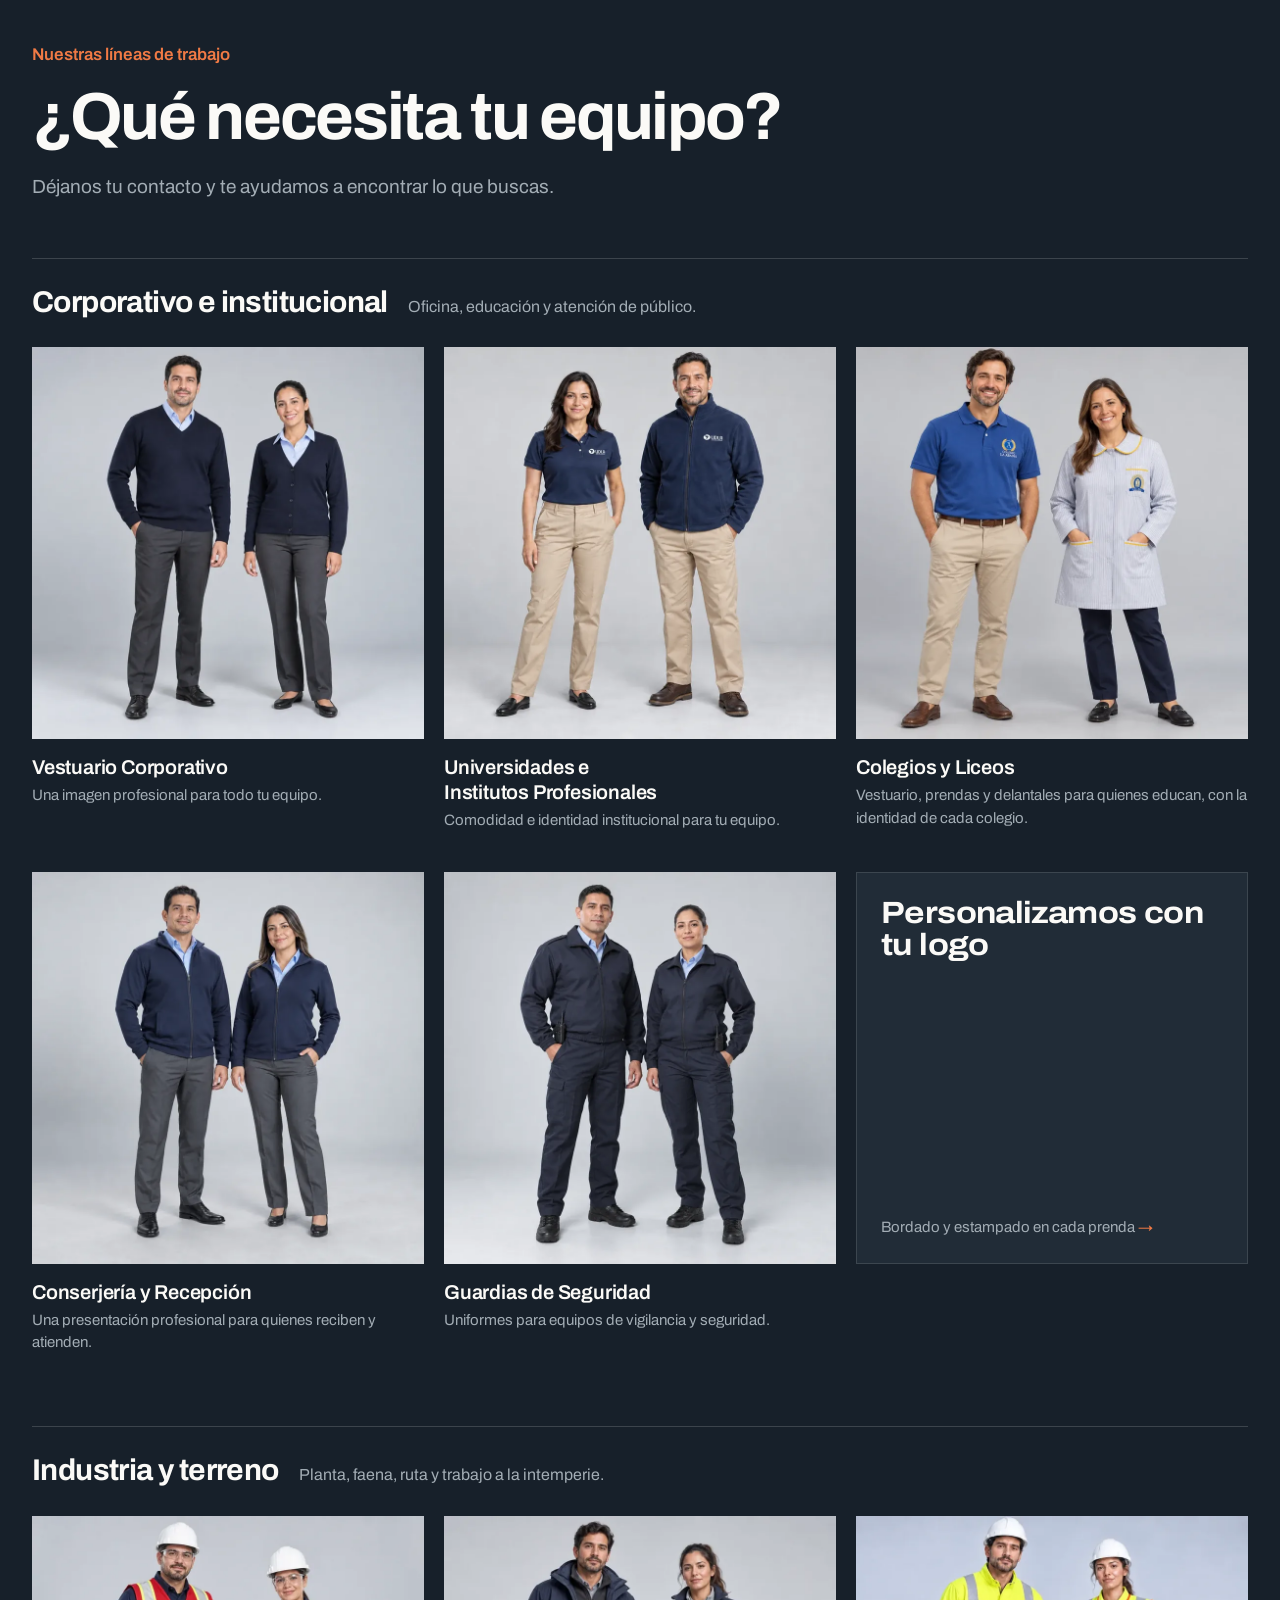
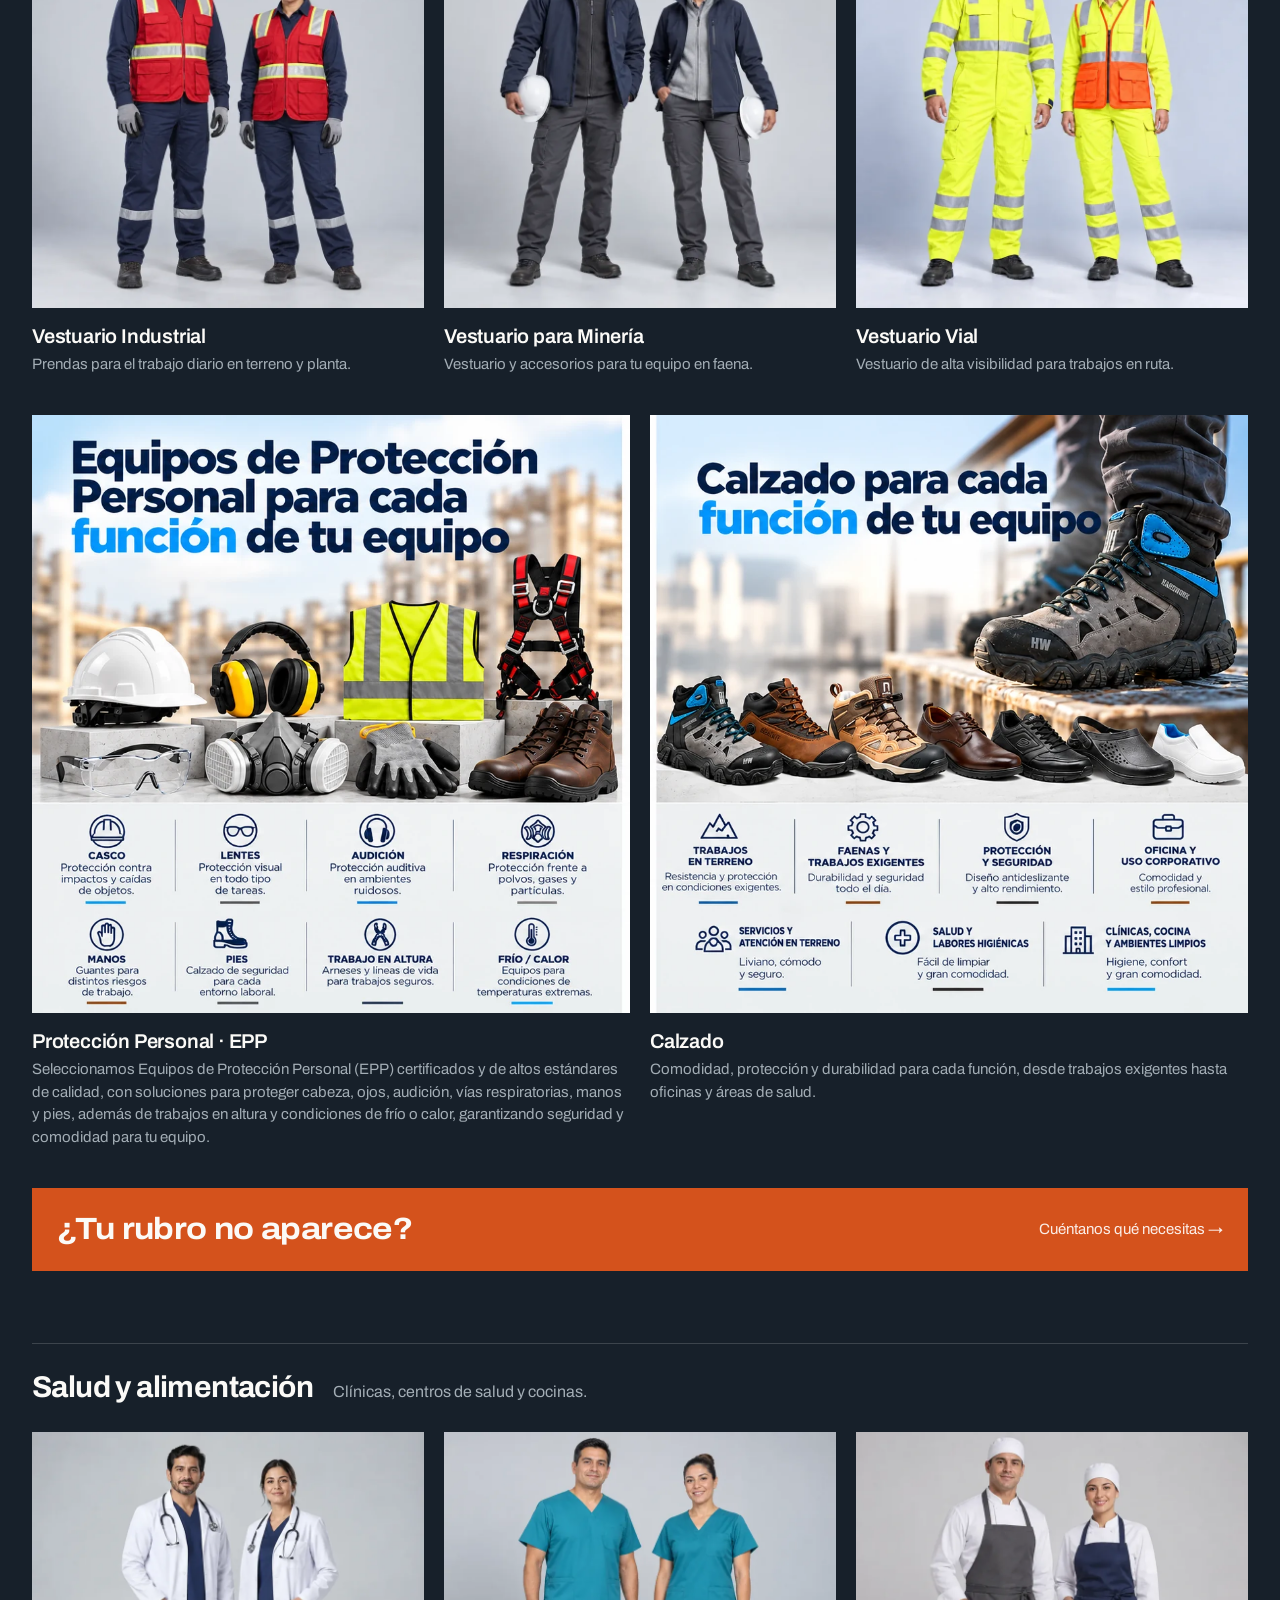
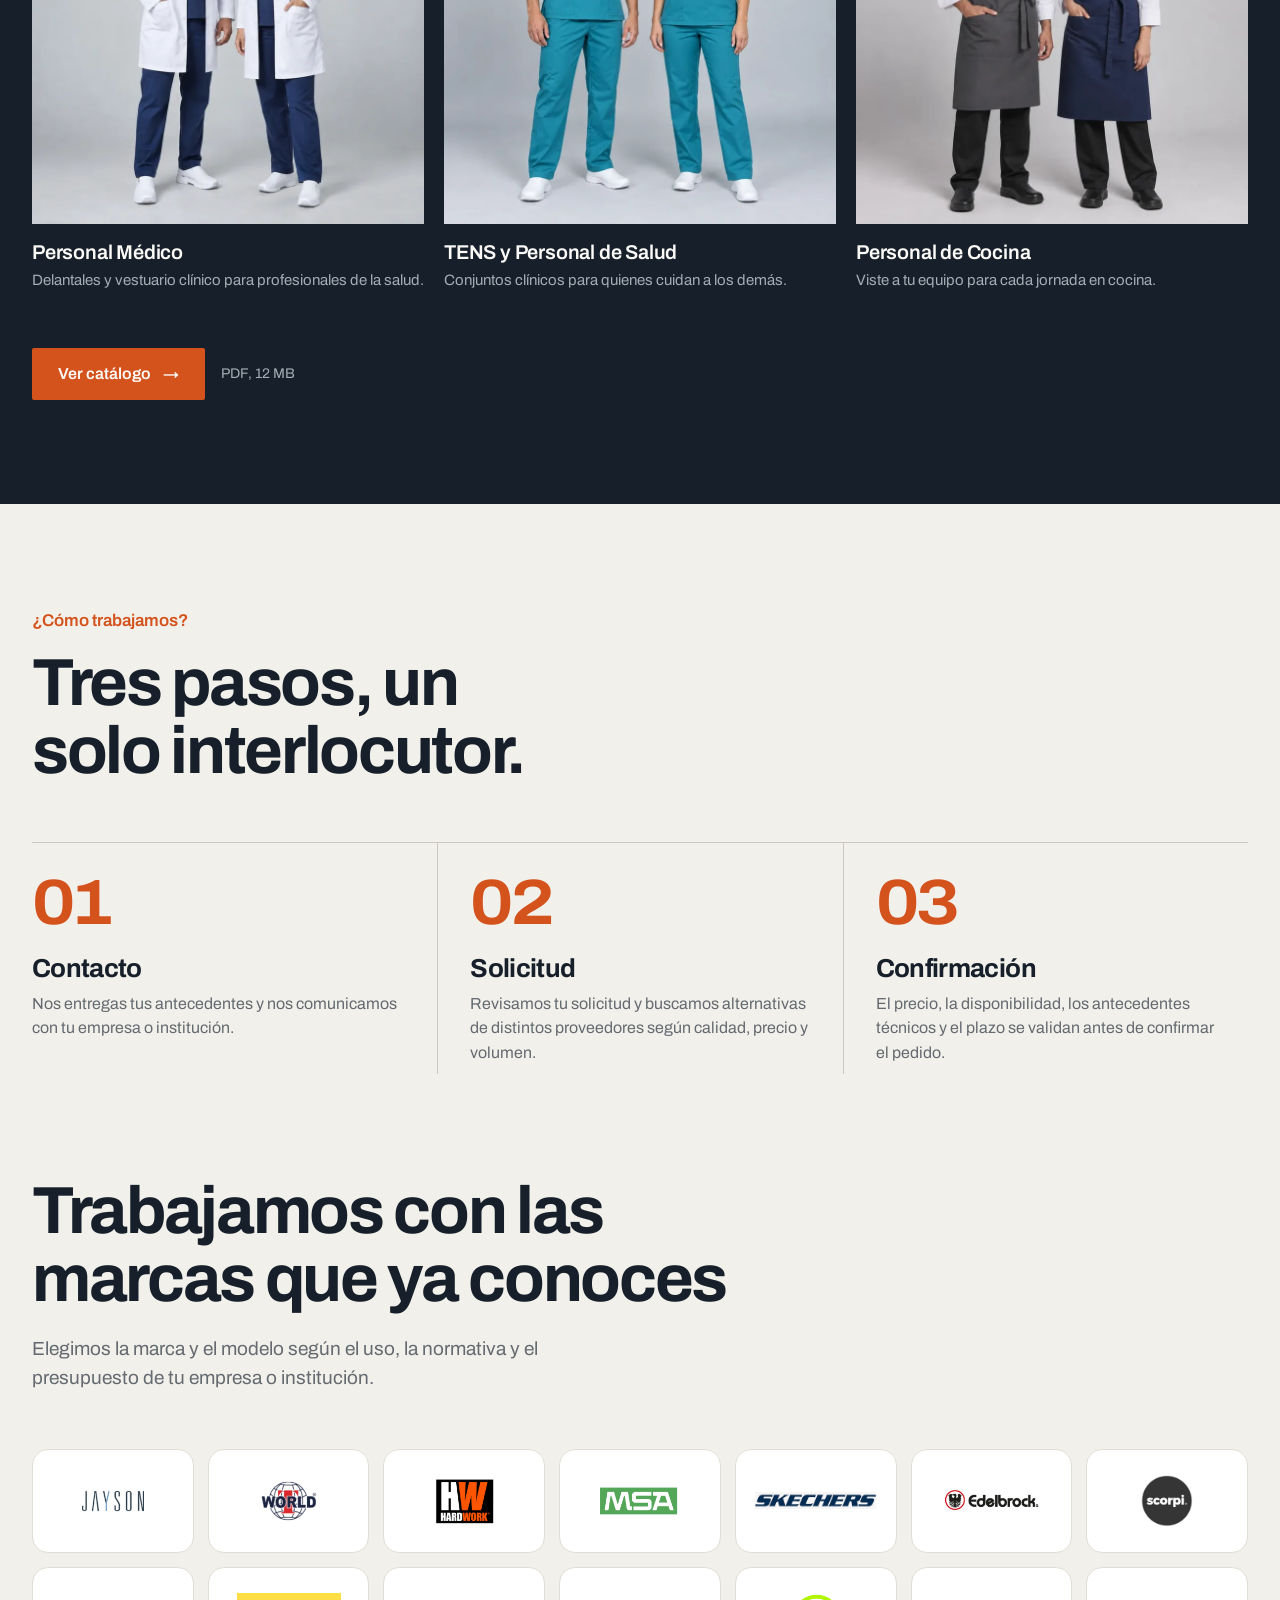
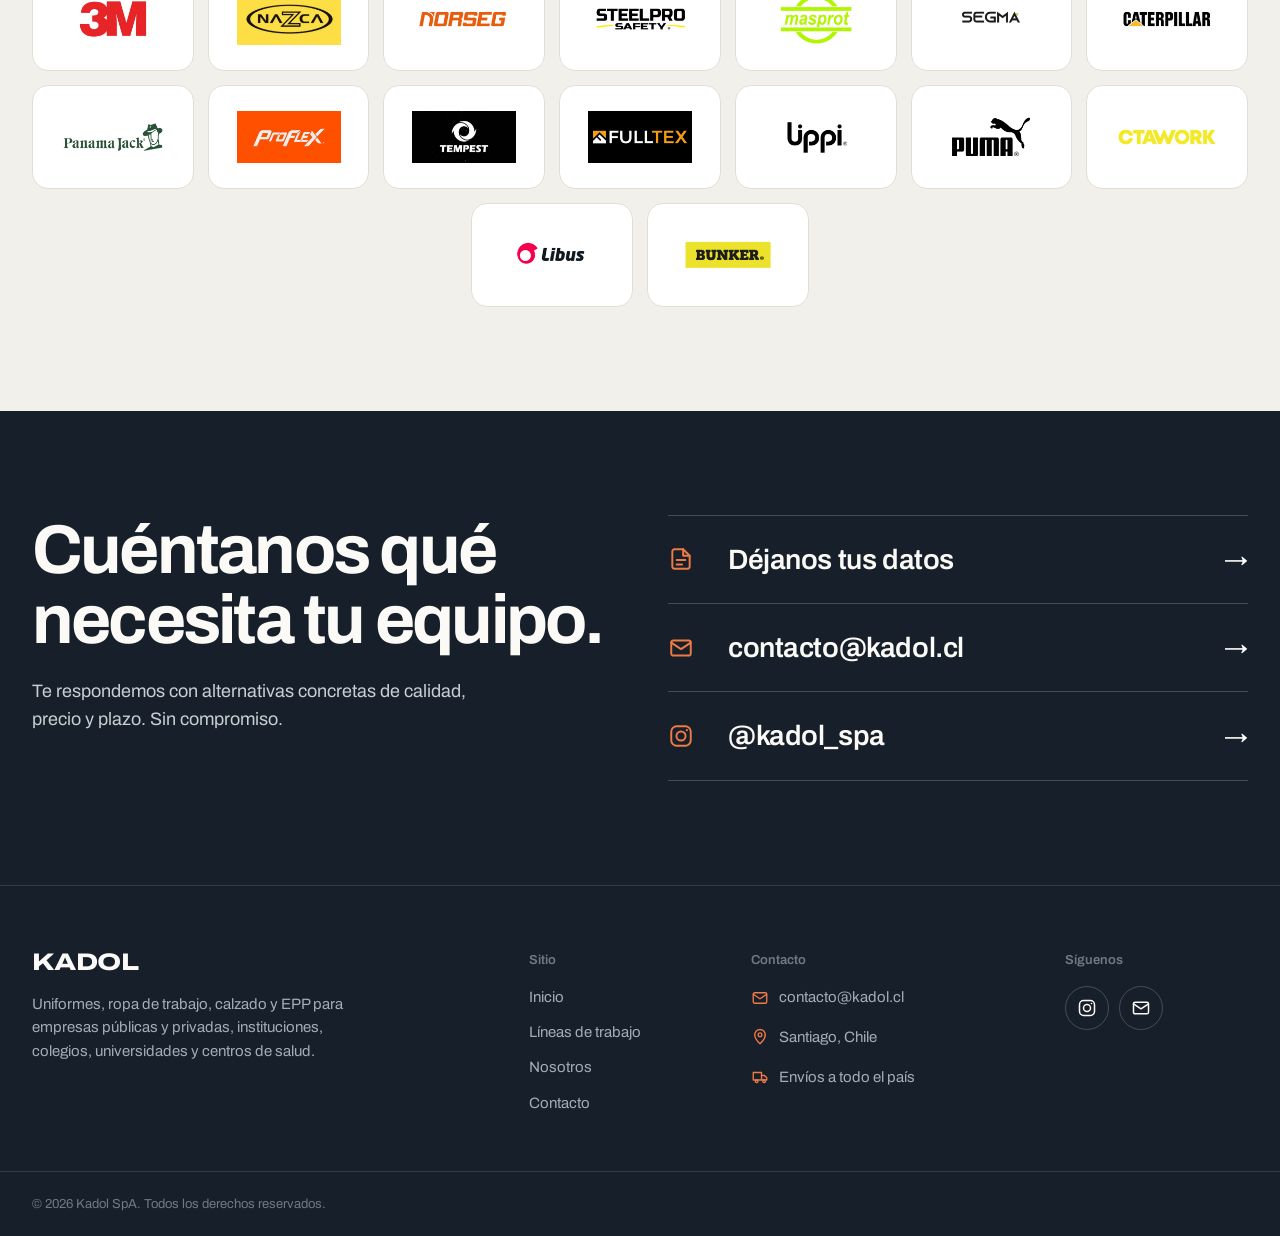
==== commit 651b0a7e: "Ajustes según feedback del cliente (Solicitudes Aprobadas) - Quita WhatsApp y teléfono de todo el si" ====
--- a/index.html
+++ b/index.html
@@ -20,7 +20,7 @@
   <link href="https://fonts.googleapis.com/css2?family=Archivo:wdth,wght@100..125,400..800&amp;display=swap" rel="stylesheet">
   <link rel="stylesheet" href="assets/css/site.css">
   <script type="application/ld+json">
-  {"@context":"https://schema.org","@type":"Organization","name":"Kadol SpA","url":"https://kadoluniformes.cl/","email":"contacto@kadol.cl","telephone":"+56996995802","sameAs":["https://www.instagram.com/kadol_spa/"],"foundingDate":"2019","address":{"@type":"PostalAddress","addressLocality":"Santiago","addressCountry":"CL"},"description":"Uniformes corporativos, ropa de trabajo, calzado y EPP para empresas e instituciones en Chile."}
+  {"@context":"https://schema.org","@type":"Organization","name":"Kadol SpA","url":"https://kadoluniformes.cl/","email":"contacto@kadol.cl","sameAs":["https://www.instagram.com/kadol_spa/"],"foundingDate":"2019","address":{"@type":"PostalAddress","addressLocality":"Santiago","addressCountry":"CL"},"description":"Uniformes corporativos, ropa de trabajo, calzado y EPP para empresas e instituciones en Chile."}
   </script>
 </head>
 <body>
@@ -59,8 +59,8 @@
         <ul class="facts">
           <li><strong>2019</strong><span>Año de fundación</span></li>
           <li><strong>30+</strong><span>Años de oficio en el rubro</span></li>
-          <li><strong>29</strong><span>Empresas e instituciones clientes</span></li>
-          <li><strong>21</strong><span>Marcas con las que trabajamos</span></li>
+          <li><strong>32</strong><span>Empresas e instituciones clientes</span></li>
+          <li><strong>23</strong><span>Marcas con las que trabajamos</span></li>
         </ul>
       </div>
     </section>
@@ -72,16 +72,21 @@
       <div class="marquee">
         <div class="marquee-row" style="--dur:82.5s">
           <div class="marquee-track">
-            <div class="marquee-set"><div class="logo-card"><img src="assets/logos-clientes/28.png" alt="Altimec" loading="lazy" decoding="async"></div><div class="logo-card"><img src="assets/logos-clientes/abastible.png" alt="Abastible" loading="lazy" decoding="async"></div><div class="logo-card"><img src="assets/logos-clientes/acer.png" alt="Acer" loading="lazy" decoding="async"></div><div class="logo-card"><img src="assets/logos-clientes/asus.png" alt="Asus" loading="lazy" decoding="async"></div><div class="logo-card"><img src="assets/logos-clientes/autokas.png" alt="Autokas" loading="lazy" decoding="async"></div><div class="logo-card"><img src="assets/logos-clientes/autopista-central.png" alt="Autopista Central" loading="lazy" decoding="async"></div><div class="logo-card"><img src="assets/logos-clientes/bekron.png" alt="Bekron" loading="lazy" decoding="async"></div><div class="logo-card"><img src="assets/logos-clientes/cinepolis.png" alt="Cinépolis" loading="lazy" decoding="async"></div><div class="logo-card"><img src="assets/logos-clientes/citron.png" alt="Citroën" loading="lazy" decoding="async"></div><div class="logo-card"><img src="assets/logos-clientes/colegio-abadia.png" alt="Colegio La Abadía" loading="lazy" decoding="async"></div><div class="logo-card"><img src="assets/logos-clientes/cruz-andes.png" alt="Cruz de los Andes" loading="lazy" decoding="async"></div><div class="logo-card"><img src="assets/logos-clientes/diazol.png" alt="Diazol" loading="lazy" decoding="async"></div><div class="logo-card"><img src="assets/logos-clientes/fch.png" alt="Fundación Chile" loading="lazy" decoding="async"></div><div class="logo-card"><img src="assets/logos-clientes/fundacionpaula.png" alt="Fundación Paula" loading="lazy" decoding="async"></div><div class="logo-card"><img src="assets/logos-clientes/henkel.png" alt="Henkel" loading="lazy" decoding="async"></div></div>
-            <div class="marquee-set" aria-hidden="true"><div class="logo-card"><img src="assets/logos-clientes/28.png" alt="" loading="lazy" decoding="async"></div><div class="logo-card"><img src="assets/logos-clientes/abastible.png" alt="" loading="lazy" decoding="async"></div><div class="logo-card"><img src="assets/logos-clientes/acer.png" alt="" loading="lazy" decoding="async"></div><div class="logo-card"><img src="assets/logos-clientes/asus.png" alt="" loading="lazy" decoding="async"></div><div class="logo-card"><img src="assets/logos-clientes/autokas.png" alt="" loading="lazy" decoding="async"></div><div class="logo-card"><img src="assets/logos-clientes/autopista-central.png" alt="" loading="lazy" decoding="async"></div><div class="logo-card"><img src="assets/logos-clientes/bekron.png" alt="" loading="lazy" decoding="async"></div><div class="logo-card"><img src="assets/logos-clientes/cinepolis.png" alt="" loading="lazy" decoding="async"></div><div class="logo-card"><img src="assets/logos-clientes/citron.png" alt="" loading="lazy" decoding="async"></div><div class="logo-card"><img src="assets/logos-clientes/colegio-abadia.png" alt="" loading="lazy" decoding="async"></div><div class="logo-card"><img src="assets/logos-clientes/cruz-andes.png" alt="" loading="lazy" decoding="async"></div><div class="logo-card"><img src="assets/logos-clientes/diazol.png" alt="" loading="lazy" decoding="async"></div><div class="logo-card"><img src="assets/logos-clientes/fch.png" alt="" loading="lazy" decoding="async"></div><div class="logo-card"><img src="assets/logos-clientes/fundacionpaula.png" alt="" loading="lazy" decoding="async"></div><div class="logo-card"><img src="assets/logos-clientes/henkel.png" alt="" loading="lazy" decoding="async"></div></div>
+            <div class="marquee-set"><div class="logo-card"><img src="assets/logos-clientes/pa.png" alt="Parque Arauco" decoding="async"></div><div class="logo-card"><img src="assets/logos-clientes/autopista-central.png" alt="Autopista Central" decoding="async"></div><div class="logo-card"><img src="assets/logos-clientes/santa-ema.png" alt="Santa Ema" decoding="async"></div><div class="logo-card"><img src="assets/logos-clientes/aiep.png" alt="AIEP" decoding="async"></div><div class="logo-card"><img src="assets/logos-clientes/acer.png" alt="Acer" decoding="async"></div><div class="logo-card"><img src="assets/logos-clientes/abastible.png" alt="Abastible" decoding="async"></div><div class="logo-card"><img src="assets/logos-clientes/asus.png" alt="Asus" decoding="async"></div><div class="logo-card"><img src="assets/logos-clientes/autokas.png" alt="Autokas" decoding="async"></div><div class="logo-card"><img src="assets/logos-clientes/cinepolis.png" alt="Cinépolis" decoding="async"></div><div class="logo-card"><img src="assets/logos-clientes/cruz-andes.png" alt="Cruz de los Andes" decoding="async"></div><div class="logo-card"><img src="assets/logos-clientes/fch.png" alt="Fundación Chile" decoding="async"></div><div class="logo-card"><img src="assets/logos-clientes/henkel.png" alt="Henkel" decoding="async"></div><div class="logo-card"><img src="assets/logos-clientes/plazalyon.png" alt="Plaza Lyon" decoding="async"></div><div class="logo-card"><img src="assets/logos-clientes/rindegastos.png" alt="Rindegastos" decoding="async"></div><div class="logo-card"><img src="assets/logos-clientes/sofruco.png" alt="Sofruco" decoding="async"></div><div class="logo-card"><img src="assets/logos-clientes/vinalaros.png" alt="Viña La Rosa" decoding="async"></div></div>
+            <div class="marquee-set" aria-hidden="true"><div class="logo-card"><img src="assets/logos-clientes/pa.png" alt="" decoding="async"></div><div class="logo-card"><img src="assets/logos-clientes/autopista-central.png" alt="" decoding="async"></div><div class="logo-card"><img src="assets/logos-clientes/santa-ema.png" alt="" decoding="async"></div><div class="logo-card"><img src="assets/logos-clientes/aiep.png" alt="" decoding="async"></div><div class="logo-card"><img src="assets/logos-clientes/acer.png" alt="" decoding="async"></div><div class="logo-card"><img src="assets/logos-clientes/abastible.png" alt="" decoding="async"></div><div class="logo-card"><img src="assets/logos-clientes/asus.png" alt="" decoding="async"></div><div class="logo-card"><img src="assets/logos-clientes/autokas.png" alt="" decoding="async"></div><div class="logo-card"><img src="assets/logos-clientes/cinepolis.png" alt="" decoding="async"></div><div class="logo-card"><img src="assets/logos-clientes/cruz-andes.png" alt="" decoding="async"></div><div class="logo-card"><img src="assets/logos-clientes/fch.png" alt="" decoding="async"></div><div class="logo-card"><img src="assets/logos-clientes/henkel.png" alt="" decoding="async"></div><div class="logo-card"><img src="assets/logos-clientes/plazalyon.png" alt="" decoding="async"></div><div class="logo-card"><img src="assets/logos-clientes/rindegastos.png" alt="" decoding="async"></div><div class="logo-card"><img src="assets/logos-clientes/sofruco.png" alt="" decoding="async"></div><div class="logo-card"><img src="assets/logos-clientes/vinalaros.png" alt="" decoding="async"></div></div>
           </div>
         </div>
         <div class="marquee-row" style="--dur:77.0s">
           <div class="marquee-track">
-            <div class="marquee-set"><div class="logo-card"><img src="assets/logos-clientes/kapsch.png" alt="Kapsch" loading="lazy" decoding="async"></div><div class="logo-card"><img src="assets/logos-clientes/netgroup.png" alt="Netgroup" loading="lazy" decoding="async"></div><div class="logo-card"><img src="assets/logos-clientes/pa.png" alt="Parque Arauco" loading="lazy" decoding="async"></div><div class="logo-card"><img src="assets/logos-clientes/plazalyon.png" alt="Plaza Lyon" loading="lazy" decoding="async"></div><div class="logo-card"><img src="assets/logos-clientes/portia.png" alt="Portia" loading="lazy" decoding="async"></div><div class="logo-card"><img src="assets/logos-clientes/rindegastos.png" alt="Rindegastos" loading="lazy" decoding="async"></div><div class="logo-card"><img src="assets/logos-clientes/santa-ema.png" alt="Santa Ema" loading="lazy" decoding="async"></div><div class="logo-card"><img src="assets/logos-clientes/shopic.png" alt="Shopic" loading="lazy" decoding="async"></div><div class="logo-card"><img src="assets/logos-clientes/udla.png" alt="UDLA" loading="lazy" decoding="async"></div><div class="logo-card"><img src="assets/logos-clientes/unab.png" alt="UNAB" loading="lazy" decoding="async"></div><div class="logo-card"><img src="assets/logos-clientes/uvm.png" alt="UVM" loading="lazy" decoding="async"></div><div class="logo-card"><img src="assets/logos-clientes/viaschile.png" alt="Vías Chile" loading="lazy" decoding="async"></div><div class="logo-card"><img src="assets/logos-clientes/vinalaros.png" alt="Viña La Rosa" loading="lazy" decoding="async"></div><div class="logo-card"><img src="assets/logos-clientes/wintec.png" alt="Wintec" loading="lazy" decoding="async"></div></div>
-            <div class="marquee-set" aria-hidden="true"><div class="logo-card"><img src="assets/logos-clientes/kapsch.png" alt="" loading="lazy" decoding="async"></div><div class="logo-card"><img src="assets/logos-clientes/netgroup.png" alt="" loading="lazy" decoding="async"></div><div class="logo-card"><img src="assets/logos-clientes/pa.png" alt="" loading="lazy" decoding="async"></div><div class="logo-card"><img src="assets/logos-clientes/plazalyon.png" alt="" loading="lazy" decoding="async"></div><div class="logo-card"><img src="assets/logos-clientes/portia.png" alt="" loading="lazy" decoding="async"></div><div class="logo-card"><img src="assets/logos-clientes/rindegastos.png" alt="" loading="lazy" decoding="async"></div><div class="logo-card"><img src="assets/logos-clientes/santa-ema.png" alt="" loading="lazy" decoding="async"></div><div class="logo-card"><img src="assets/logos-clientes/shopic.png" alt="" loading="lazy" decoding="async"></div><div class="logo-card"><img src="assets/logos-clientes/udla.png" alt="" loading="lazy" decoding="async"></div><div class="logo-card"><img src="assets/logos-clientes/unab.png" alt="" loading="lazy" decoding="async"></div><div class="logo-card"><img src="assets/logos-clientes/uvm.png" alt="" loading="lazy" decoding="async"></div><div class="logo-card"><img src="assets/logos-clientes/viaschile.png" alt="" loading="lazy" decoding="async"></div><div class="logo-card"><img src="assets/logos-clientes/vinalaros.png" alt="" loading="lazy" decoding="async"></div><div class="logo-card"><img src="assets/logos-clientes/wintec.png" alt="" loading="lazy" decoding="async"></div></div>
-          </div>
-        </div>
+            <div class="marquee-set"><div class="logo-card"><img src="assets/logos-clientes/wintec.png" alt="Wintec" decoding="async"></div><div class="logo-card"><img src="assets/logos-clientes/viaschile.png" alt="Vías Chile" decoding="async"></div><div class="logo-card"><img src="assets/logos-clientes/autopista-aconcagua.png" alt="Autopista Nueva Aconcagua" decoding="async"></div><div class="logo-card"><img src="assets/logos-clientes/udla.png" alt="UDLA" decoding="async"></div><div class="logo-card"><img src="assets/logos-clientes/unab.png" alt="UNAB" decoding="async"></div><div class="logo-card"><img src="assets/logos-clientes/kapsch.png" alt="Kapsch" decoding="async"></div><div class="logo-card"><img src="assets/logos-clientes/colegio-abadia.png" alt="Colegio La Abadía" decoding="async"></div><div class="logo-card"><img src="assets/logos-clientes/28.png" alt="Altimec" decoding="async"></div><div class="logo-card"><img src="assets/logos-clientes/bekron.png" alt="Bekron" decoding="async"></div><div class="logo-card"><img src="assets/logos-clientes/citron.png" alt="Citroën" decoding="async"></div><div class="logo-card"><img src="assets/logos-clientes/diazol.png" alt="Diazol" decoding="async"></div><div class="logo-card"><img src="assets/logos-clientes/fundacionpaula.png" alt="Fundación Paula" decoding="async"></div><div class="logo-card"><img src="assets/logos-clientes/netgroup.png" alt="Netgroup" decoding="async"></div><div class="logo-card"><img src="assets/logos-clientes/portia.png" alt="Portia" decoding="async"></div><div class="logo-card"><img src="assets/logos-clientes/shopic.png" alt="Shopic" decoding="async"></div><div class="logo-card"><img src="assets/logos-clientes/uvm.png" alt="UVM" decoding="async"></div></div>
+            <div class="marquee-set" aria-hidden="true"><div class="logo-card"><img src="assets/logos-clientes/wintec.png" alt="" decoding="async"></div><div class="logo-card"><img src="assets/logos-clientes/viaschile.png" alt="" decoding="async"></div><div class="logo-card"><img src="assets/logos-clientes/autopista-aconcagua.png" alt="" decoding="async"></div><div class="logo-card"><img src="assets/logos-clientes/udla.png" alt="" decoding="async"></div><div class="logo-card"><img src="assets/logos-clientes/unab.png" alt="" decoding="async"></div><div class="logo-card"><img src="assets/logos-clientes/kapsch.png" alt="" decoding="async"></div><div class="logo-card"><img src="assets/logos-clientes/colegio-abadia.png" alt="" decoding="async"></div><div class="logo-card"><img src="assets/logos-clientes/28.png" alt="" decoding="async"></div><div class="logo-card"><img src="assets/logos-clientes/bekron.png" alt="" decoding="async"></div><div class="logo-card"><img src="assets/logos-clientes/citron.png" alt="" decoding="async"></div><div class="logo-card"><img src="assets/logos-clientes/diazol.png" alt="" decoding="async"></div><div class="logo-card"><img src="assets/logos-clientes/fundacionpaula.png" alt="" decoding="async"></div><div class="logo-card"><img src="assets/logos-clientes/netgroup.png" alt="" decoding="async"></div><div class="logo-card"><img src="assets/logos-clientes/portia.png" alt="" decoding="async"></div><div class="logo-card"><img src="assets/logos-clientes/shopic.png" alt="" decoding="async"></div><div class="logo-card"><img src="assets/logos-clientes/uvm.png" alt="" decoding="async"></div></div>
+          </div>
+        </div>
+      </div>
+      <div class="marquee-controls" hidden>
+        <button type="button" data-marquee="prev" aria-label="Clientes anteriores"><span aria-hidden="true">←</span></button>
+        <button type="button" data-marquee="toggle" aria-label="Pausar carrusel"><svg class="icon" viewBox="0 0 24 24" fill="currentColor" aria-hidden="true"><path d="M7 5h4v14H7zM13 5h4v14h-4z"/></svg></button>
+        <button type="button" data-marquee="next" aria-label="Más clientes"><span aria-hidden="true">→</span></button>
       </div>
     </section>
 
@@ -135,16 +140,18 @@
               <div class="tile-img"><img src="assets/img/familias/vial.webp" alt="" width="800" height="800" loading="lazy" decoding="async"></div>
               <div class="tile-cap"><h4>Vestuario Vial</h4><span class="arr" aria-hidden="true">→</span><p>Vestuario de alta visibilidad para trabajos en ruta.</p></div>
             </a>
-            <a class="tile tile--wide" href="contacto.html?familia=epp">
-              <div class="tile-img"><img src="assets/img/familias/epp.webp" alt="" width="1600" height="800" loading="lazy" decoding="async"></div>
-              <div class="tile-cap"><h4>Protección Personal · EPP</h4><span class="arr" aria-hidden="true">→</span><p>Equipos certificados para cabeza, ojos, audición, respiración, manos, pies, altura y frío o calor.</p></div>
-            </a>
+            <div class="tile-pair">
+              <a class="tile" href="contacto.html?familia=epp">
+                <div class="tile-img"><img src="assets/img/familias/epp.webp" alt="Equipos de protección personal: casco, lentes, audición, respiración, manos, pies, altura y frío o calor" width="887" height="887" loading="lazy" decoding="async"></div>
+                <div class="tile-cap"><h4>Protección Personal · EPP</h4><span class="arr" aria-hidden="true">→</span><p>Seleccionamos Equipos de Protección Personal (EPP) certificados y de altos estándares de calidad, con soluciones para proteger cabeza, ojos, audición, vías respiratorias, manos y pies, además de trabajos en altura y condiciones de frío o calor, garantizando seguridad y comodidad para tu equipo.</p></div>
+              </a>
+              <a class="tile" href="contacto.html?familia=calzado">
+                <div class="tile-img"><img src="assets/img/familias/calzado.webp" alt="Calzado de seguridad, de trabajo y ejecutivo para cada función" width="887" height="887" loading="lazy" decoding="async"></div>
+                <div class="tile-cap"><h4>Calzado</h4><span class="arr" aria-hidden="true">→</span><p>Comodidad, protección y durabilidad para cada función, desde trabajos exigentes hasta oficinas y áreas de salud.</p></div>
+              </a>
+            </div>
             <a class="tile tile--ask" href="contacto.html">
               <div class="tile-type"><b>¿Tu rubro no aparece?</b><small>Cuéntanos qué necesitas <span class="arr" aria-hidden="true">→</span></small></div>
-            </a>
-            <a class="tile tile--full" href="contacto.html?familia=calzado">
-              <div class="tile-img"><img src="assets/img/familias/calzado.webp" alt="" width="1800" height="600" loading="lazy" decoding="async"></div>
-              <div class="tile-cap"><h4>Calzado</h4><span class="arr" aria-hidden="true">→</span><p>Calzado para cada función de tu equipo.</p></div>
             </a>
           </div>
         </div>
@@ -165,6 +172,7 @@
             </a>
           </div>
         </div>
+        <p class="catalog-cta"><a href="assets/catalogo-kadol-2025.pdf" class="btn" target="_blank" rel="noopener">Ver catálogo <span class="arr" aria-hidden="true">→</span></a><span>PDF, 12 MB</span></p>
       </div>
     </section>
 
@@ -189,27 +197,29 @@
           <p>Elegimos la marca y el modelo según el uso, la normativa y el presupuesto de tu empresa o institución.</p>
         </div>
         <ul class="brand-grid">
+          <li class="logo-card"><img src="assets/img/logos-marcas/jayson.png" alt="Jayson" loading="lazy" decoding="async"></li>
+          <li class="logo-card"><img src="assets/img/logos-marcas/tworld.png" alt="T-World" loading="lazy" decoding="async"></li>
+          <li class="logo-card"><img src="assets/img/logos-marcas/hardwork.png" alt="Hardwork" loading="lazy" decoding="async"></li>
+          <li class="logo-card"><img src="assets/img/logos-marcas/msa.png" alt="MSA" loading="lazy" decoding="async"></li>
+          <li class="logo-card"><img src="assets/img/logos-marcas/skechers.png" alt="Skechers" loading="lazy" decoding="async"></li>
+          <li class="logo-card"><img src="assets/img/logos-marcas/edelbrok.png" alt="Edelbrok" loading="lazy" decoding="async"></li>
+          <li class="logo-card"><img src="assets/img/logos-marcas/scorpi.png" alt="Scorpi" loading="lazy" decoding="async"></li>
           <li class="logo-card"><img src="assets/img/logos-marcas/3m.png" alt="3M" loading="lazy" decoding="async"></li>
-          <li class="logo-card"><img src="assets/img/logos-marcas/bunker.png" alt="Bunker" loading="lazy" decoding="async"></li>
-          <li class="logo-card"><img src="assets/img/logos-marcas/caterpillar.png" alt="Caterpillar" loading="lazy" decoding="async"></li>
-          <li class="logo-card"><img src="assets/img/logos-marcas/ctawork.png" alt="CTA Work" loading="lazy" decoding="async"></li>
-          <li class="logo-card"><img src="assets/img/logos-marcas/edelbrok.png" alt="Edelbrok" loading="lazy" decoding="async"></li>
-          <li class="logo-card"><img src="assets/img/logos-marcas/fulltex.png" alt="Fulltex" loading="lazy" decoding="async"></li>
-          <li class="logo-card"><img src="assets/img/logos-marcas/hardwork.png" alt="Hardwork" loading="lazy" decoding="async"></li>
-          <li class="logo-card"><img src="assets/img/logos-marcas/jayson.png" alt="Jayson" loading="lazy" decoding="async"></li>
-          <li class="logo-card"><img src="assets/img/logos-marcas/libus.png" alt="Libus" loading="lazy" decoding="async"></li>
-          <li class="logo-card"><img src="assets/img/logos-marcas/lippi.png" alt="Lippi" loading="lazy" decoding="async"></li>
-          <li class="logo-card"><img src="assets/img/logos-marcas/masprot.png" alt="Masprot" loading="lazy" decoding="async"></li>
-          <li class="logo-card"><img src="assets/img/logos-marcas/msa.png" alt="MSA" loading="lazy" decoding="async"></li>
           <li class="logo-card"><img src="assets/img/logos-marcas/nazca.png" alt="Nazca" loading="lazy" decoding="async"></li>
           <li class="logo-card"><img src="assets/img/logos-marcas/norseg.png" alt="Norseg" loading="lazy" decoding="async"></li>
+          <li class="logo-card"><img src="assets/img/logos-marcas/steelpro.png" alt="Steelpro" loading="lazy" decoding="async"></li>
+          <li class="logo-card"><img src="assets/img/logos-marcas/masprot.png" alt="Masprot" loading="lazy" decoding="async"></li>
+          <li class="logo-card"><img src="assets/img/logos-marcas/segma.png" alt="Segma" loading="lazy" decoding="async"></li>
+          <li class="logo-card"><img src="assets/img/logos-marcas/caterpillar.png" alt="Caterpillar" loading="lazy" decoding="async"></li>
           <li class="logo-card"><img src="assets/img/logos-marcas/panama.png" alt="Panama Jack" loading="lazy" decoding="async"></li>
           <li class="logo-card"><img src="assets/img/logos-marcas/proflex.png" alt="Proflex" loading="lazy" decoding="async"></li>
+          <li class="logo-card"><img src="assets/img/logos-marcas/tempest.png" alt="Tempest" loading="lazy" decoding="async"></li>
+          <li class="logo-card"><img src="assets/img/logos-marcas/fulltex.png" alt="Fulltex" loading="lazy" decoding="async"></li>
+          <li class="logo-card"><img src="assets/img/logos-marcas/lippi.png" alt="Lippi" loading="lazy" decoding="async"></li>
           <li class="logo-card"><img src="assets/img/logos-marcas/puma.png" alt="Puma" loading="lazy" decoding="async"></li>
-          <li class="logo-card"><img src="assets/img/logos-marcas/segma.png" alt="Segma" loading="lazy" decoding="async"></li>
-          <li class="logo-card"><img src="assets/img/logos-marcas/steelpro.png" alt="Steelpro" loading="lazy" decoding="async"></li>
-          <li class="logo-card"><img src="assets/img/logos-marcas/tempest.png" alt="Tempest" loading="lazy" decoding="async"></li>
-          <li class="logo-card"><img src="assets/img/logos-marcas/tworld.png" alt="T-World" loading="lazy" decoding="async"></li>
+          <li class="logo-card"><img src="assets/img/logos-marcas/ctawork.png" alt="CTA Work" loading="lazy" decoding="async"></li>
+          <li class="logo-card"><img src="assets/img/logos-marcas/libus.png" alt="Libus" loading="lazy" decoding="async"></li>
+          <li class="logo-card"><img src="assets/img/logos-marcas/bunker.png" alt="Bunker" loading="lazy" decoding="async"></li>
         </ul>
       </div>
     </section>
@@ -222,7 +232,6 @@
         </div>
         <div class="channels">
           <a href="contacto.html"><svg class="icon" viewBox="0 0 24 24" fill="none" stroke="currentColor" stroke-width="1.8" stroke-linecap="round" stroke-linejoin="round" aria-hidden="true"><path d="M14 3H6a2 2 0 0 0-2 2v14a2 2 0 0 0 2 2h12a2 2 0 0 0 2-2V9z"/><path d="M14 3v6h6M8 13h8M8 17h5"/></svg><strong>Déjanos tus datos</strong><span class="arr" aria-hidden="true">→</span></a>
-          <a href="https://wa.me/56996995802?text=Hola%20Kadol%2C%20quiero%20cotizar%20vestuario%20para%20mi%20equipo." target="_blank" rel="noopener"><span class="sr-only">WhatsApp: </span><svg class="icon" viewBox="0 0 24 24" fill="currentColor" aria-hidden="true"><path d="M19.05 4.91A9.82 9.82 0 0 0 12.03 2C6.62 2 2.22 6.39 2.22 11.8c0 1.73.45 3.42 1.3 4.91L2 22l5.43-1.43a9.76 9.76 0 0 0 4.6 1.17h.01c5.4 0 9.79-4.4 9.79-9.8 0-2.62-1.02-5.08-2.78-6.99ZM12.04 20.1a8.13 8.13 0 0 1-4.14-1.13l-.3-.18-3.22.85.86-3.14-.2-.32a8.14 8.14 0 0 1-1.25-4.37c0-4.49 3.66-8.15 8.16-8.15 2.18 0 4.23.85 5.77 2.39a8.09 8.09 0 0 1 2.38 5.77c0 4.5-3.65 8.16-8.15 8.16Zm4.47-6.12c-.24-.12-1.41-.7-1.63-.79-.22-.08-.38-.12-.54.12-.16.24-.62.79-.76.95-.14.16-.28.18-.52.06-.24-.12-1-.37-1.9-1.18-.7-.62-1.17-1.39-1.31-1.62-.14-.24-.01-.36.11-.48.11-.11.24-.28.36-.42.12-.14.16-.24.24-.4.08-.16.04-.3-.02-.42-.06-.12-.54-1.3-.74-1.79-.2-.47-.4-.4-.54-.41h-.46c-.16 0-.42.06-.64.3-.22.24-.84.82-.84 1.99s.86 2.3.98 2.46c.12.16 1.68 2.56 4.07 3.59.57.24 1.01.39 1.35.5.57.18 1.08.16 1.49.1.45-.07 1.41-.58 1.61-1.15.2-.56.2-1.05.14-1.15-.06-.1-.22-.16-.46-.28Z"/></svg><strong>+56 9 9699 5802</strong><span class="arr" aria-hidden="true">→</span></a>
           <a href="mailto:contacto@kadol.cl"><span class="sr-only">Correo: </span><svg class="icon" viewBox="0 0 24 24" fill="none" stroke="currentColor" stroke-width="1.8" stroke-linecap="round" stroke-linejoin="round" aria-hidden="true"><rect x="3" y="5" width="18" height="14" rx="2"/><path d="m3 7 9 6 9-6"/></svg><strong>contacto@kadol.cl</strong><span class="arr" aria-hidden="true">→</span></a>
           <a href="https://www.instagram.com/kadol_spa/" target="_blank" rel="noopener"><span class="sr-only">Instagram: </span><svg class="icon" viewBox="0 0 24 24" fill="none" stroke="currentColor" stroke-width="1.8" stroke-linecap="round" stroke-linejoin="round" aria-hidden="true"><rect x="3" y="3" width="18" height="18" rx="5"/><circle cx="12" cy="12" r="4.2"/><circle cx="17.4" cy="6.6" r="1" fill="currentColor" stroke="none"/></svg><strong>@kadol_spa</strong><span class="arr" aria-hidden="true">→</span></a>
         </div>
@@ -248,16 +257,15 @@
       <div>
         <p class="footer-title">Contacto</p>
         <ul class="footer-list">
-          <li><a href="https://wa.me/56996995802?text=Hola%20Kadol%2C%20quiero%20cotizar%20vestuario%20para%20mi%20equipo." target="_blank" rel="noopener"><svg class="icon" viewBox="0 0 24 24" fill="currentColor" aria-hidden="true"><path d="M19.05 4.91A9.82 9.82 0 0 0 12.03 2C6.62 2 2.22 6.39 2.22 11.8c0 1.73.45 3.42 1.3 4.91L2 22l5.43-1.43a9.76 9.76 0 0 0 4.6 1.17h.01c5.4 0 9.79-4.4 9.79-9.8 0-2.62-1.02-5.08-2.78-6.99ZM12.04 20.1a8.13 8.13 0 0 1-4.14-1.13l-.3-.18-3.22.85.86-3.14-.2-.32a8.14 8.14 0 0 1-1.25-4.37c0-4.49 3.66-8.15 8.16-8.15 2.18 0 4.23.85 5.77 2.39a8.09 8.09 0 0 1 2.38 5.77c0 4.5-3.65 8.16-8.15 8.16Zm4.47-6.12c-.24-.12-1.41-.7-1.63-.79-.22-.08-.38-.12-.54.12-.16.24-.62.79-.76.95-.14.16-.28.18-.52.06-.24-.12-1-.37-1.9-1.18-.7-.62-1.17-1.39-1.31-1.62-.14-.24-.01-.36.11-.48.11-.11.24-.28.36-.42.12-.14.16-.24.24-.4.08-.16.04-.3-.02-.42-.06-.12-.54-1.3-.74-1.79-.2-.47-.4-.4-.54-.41h-.46c-.16 0-.42.06-.64.3-.22.24-.84.82-.84 1.99s.86 2.3.98 2.46c.12.16 1.68 2.56 4.07 3.59.57.24 1.01.39 1.35.5.57.18 1.08.16 1.49.1.45-.07 1.41-.58 1.61-1.15.2-.56.2-1.05.14-1.15-.06-.1-.22-.16-.46-.28Z"/></svg>+56 9 9699 5802</a></li>
           <li><a href="mailto:contacto@kadol.cl"><svg class="icon" viewBox="0 0 24 24" fill="none" stroke="currentColor" stroke-width="1.8" stroke-linecap="round" stroke-linejoin="round" aria-hidden="true"><rect x="3" y="5" width="18" height="14" rx="2"/><path d="m3 7 9 6 9-6"/></svg>contacto@kadol.cl</a></li>
           <li><span><svg class="icon" viewBox="0 0 24 24" fill="none" stroke="currentColor" stroke-width="1.8" stroke-linecap="round" stroke-linejoin="round" aria-hidden="true"><path d="M12 21s-7-6.2-7-12a7 7 0 1 1 14 0c0 5.8-7 12-7 12Z"/><circle cx="12" cy="9" r="2.5"/></svg>Santiago, Chile</span></li>
+          <li><span><svg class="icon" viewBox="0 0 24 24" fill="none" stroke="currentColor" stroke-width="1.8" stroke-linecap="round" stroke-linejoin="round" aria-hidden="true"><path d="M3 6h11v10H3zM14 10h4l3 3v3h-7z"/><circle cx="7.5" cy="17.5" r="1.8"/><circle cx="17.5" cy="17.5" r="1.8"/></svg>Envíos a todo el país</span></li>
         </ul>
       </div>
       <div>
         <p class="footer-title">Síguenos</p>
         <div class="social">
           <a href="https://www.instagram.com/kadol_spa/" target="_blank" rel="noopener" aria-label="Instagram de Kadol"><svg class="icon" viewBox="0 0 24 24" fill="none" stroke="currentColor" stroke-width="1.8" stroke-linecap="round" stroke-linejoin="round" aria-hidden="true"><rect x="3" y="3" width="18" height="18" rx="5"/><circle cx="12" cy="12" r="4.2"/><circle cx="17.4" cy="6.6" r="1" fill="currentColor" stroke="none"/></svg></a>
-          <a href="https://wa.me/56996995802?text=Hola%20Kadol%2C%20quiero%20cotizar%20vestuario%20para%20mi%20equipo." target="_blank" rel="noopener" aria-label="WhatsApp de Kadol"><svg class="icon" viewBox="0 0 24 24" fill="currentColor" aria-hidden="true"><path d="M19.05 4.91A9.82 9.82 0 0 0 12.03 2C6.62 2 2.22 6.39 2.22 11.8c0 1.73.45 3.42 1.3 4.91L2 22l5.43-1.43a9.76 9.76 0 0 0 4.6 1.17h.01c5.4 0 9.79-4.4 9.79-9.8 0-2.62-1.02-5.08-2.78-6.99ZM12.04 20.1a8.13 8.13 0 0 1-4.14-1.13l-.3-.18-3.22.85.86-3.14-.2-.32a8.14 8.14 0 0 1-1.25-4.37c0-4.49 3.66-8.15 8.16-8.15 2.18 0 4.23.85 5.77 2.39a8.09 8.09 0 0 1 2.38 5.77c0 4.5-3.65 8.16-8.15 8.16Zm4.47-6.12c-.24-.12-1.41-.7-1.63-.79-.22-.08-.38-.12-.54.12-.16.24-.62.79-.76.95-.14.16-.28.18-.52.06-.24-.12-1-.37-1.9-1.18-.7-.62-1.17-1.39-1.31-1.62-.14-.24-.01-.36.11-.48.11-.11.24-.28.36-.42.12-.14.16-.24.24-.4.08-.16.04-.3-.02-.42-.06-.12-.54-1.3-.74-1.79-.2-.47-.4-.4-.54-.41h-.46c-.16 0-.42.06-.64.3-.22.24-.84.82-.84 1.99s.86 2.3.98 2.46c.12.16 1.68 2.56 4.07 3.59.57.24 1.01.39 1.35.5.57.18 1.08.16 1.49.1.45-.07 1.41-.58 1.61-1.15.2-.56.2-1.05.14-1.15-.06-.1-.22-.16-.46-.28Z"/></svg></a>
           <a href="mailto:contacto@kadol.cl" aria-label="Correo de Kadol"><svg class="icon" viewBox="0 0 24 24" fill="none" stroke="currentColor" stroke-width="1.8" stroke-linecap="round" stroke-linejoin="round" aria-hidden="true"><rect x="3" y="5" width="18" height="14" rx="2"/><path d="m3 7 9 6 9-6"/></svg></a>
         </div>
       </div>
@@ -265,7 +273,108 @@
     <div class="wrap footer-bottom">&copy; <span data-year>2026</span> Kadol SpA. Todos los derechos reservados.</div>
   </footer>
 
-  <a href="https://wa.me/56996995802?text=Hola%20Kadol%2C%20quiero%20cotizar%20vestuario%20para%20mi%20equipo." target="_blank" rel="noopener" class="wa" aria-label="Escríbenos por WhatsApp"><svg viewBox="0 0 24 24" fill="currentColor" aria-hidden="true"><path d="M19.05 4.91A9.82 9.82 0 0 0 12.03 2C6.62 2 2.22 6.39 2.22 11.8c0 1.73.45 3.42 1.3 4.91L2 22l5.43-1.43a9.76 9.76 0 0 0 4.6 1.17h.01c5.4 0 9.79-4.4 9.79-9.8 0-2.62-1.02-5.08-2.78-6.99ZM12.04 20.1a8.13 8.13 0 0 1-4.14-1.13l-.3-.18-3.22.85.86-3.14-.2-.32a8.14 8.14 0 0 1-1.25-4.37c0-4.49 3.66-8.15 8.16-8.15 2.18 0 4.23.85 5.77 2.39a8.09 8.09 0 0 1 2.38 5.77c0 4.5-3.65 8.16-8.15 8.16Zm4.47-6.12c-.24-.12-1.41-.7-1.63-.79-.22-.08-.38-.12-.54.12-.16.24-.62.79-.76.95-.14.16-.28.18-.52.06-.24-.12-1-.37-1.9-1.18-.7-.62-1.17-1.39-1.31-1.62-.14-.24-.01-.36.11-.48.11-.11.24-.28.36-.42.12-.14.16-.24.24-.4.08-.16.04-.3-.02-.42-.06-.12-.54-1.3-.74-1.79-.2-.47-.4-.4-.54-.41h-.46c-.16 0-.42.06-.64.3-.22.24-.84.82-.84 1.99s.86 2.3.98 2.46c.12.16 1.68 2.56 4.07 3.59.57.24 1.01.39 1.35.5.57.18 1.08.16 1.49.1.45-.07 1.41-.58 1.61-1.15.2-.56.2-1.05.14-1.15-.06-.1-.22-.16-.46-.28Z"/></svg><span>WhatsApp</span></a>
+  <script>
+    (function () {
+      var marquee = document.querySelector('.marquee');
+      if (!marquee || window.matchMedia('(prefers-reduced-motion: reduce)').matches) return;
+      var controls = document.querySelector('.marquee-controls');
+      var toggle = controls.querySelector('[data-marquee="toggle"]');
+      var ICON_PAUSE = '<path d="M7 5h4v14H7zM13 5h4v14h-4z"/>';
+      var ICON_PLAY = '<path d="M8 5v14l11-7z"/>';
+      var FRICTION = 3;
+      var MAX_SPEED = 3000;
+      var playing = true;
+      var hovering = false;
+      var last = 0;
+
+      var rows = Array.prototype.map.call(marquee.querySelectorAll('.marquee-row'), function (el) {
+        var row = {
+          el: el,
+          track: el.querySelector('.marquee-track'),
+          set: el.querySelector('.marquee-set'),
+          dur: parseFloat(el.style.getPropertyValue('--dur')) || 80,
+          width: 0, x: 0, boost: 0, held: false
+        };
+        var startX = 0, startOffset = 0, lastX = 0, lastT = 0, speed = 0;
+
+        el.addEventListener('pointerdown', function (e) {
+          if (e.button !== 0) return;
+          row.held = true;
+          row.boost = 0;
+          startX = lastX = e.clientX;
+          startOffset = row.x;
+          lastT = e.timeStamp;
+          speed = 0;
+          el.setPointerCapture(e.pointerId);
+          el.classList.add('is-dragging');
+        });
+        el.addEventListener('pointermove', function (e) {
+          if (!row.held) return;
+          row.x = startOffset - (e.clientX - startX);
+          var dt = (e.timeStamp - lastT) / 1000;
+          if (dt > 0) speed = (lastX - e.clientX) / dt;
+          lastX = e.clientX;
+          lastT = e.timeStamp;
+        });
+        function release(e) {
+          if (!row.held) return;
+          row.held = false;
+          el.classList.remove('is-dragging');
+          // Solo hay impulso si el dedo seguía moviéndose al soltar
+          if (e.type === 'pointerup' && e.timeStamp - lastT < 100) {
+            row.boost = Math.max(-MAX_SPEED, Math.min(MAX_SPEED, speed));
+          }
+        }
+        el.addEventListener('pointerup', release);
+        el.addEventListener('pointercancel', release);
+        return row;
+      });
+
+      function measure() {
+        rows.forEach(function (row) { row.width = row.set.getBoundingClientRect().width; });
+      }
+
+      function frame(now) {
+        var dt = Math.min((now - last) / 1000, 0.05);
+        last = now;
+        rows.forEach(function (row) {
+          if (!row.width) return;
+          if (!row.held) {
+            var auto = playing && !hovering ? row.width / row.dur : 0;
+            row.x += (auto + row.boost) * dt;
+            row.boost *= Math.exp(-FRICTION * dt);
+            if (Math.abs(row.boost) < 1) row.boost = 0;
+          }
+          var x = ((row.x % row.width) + row.width) % row.width;
+          row.track.style.transform = 'translate3d(' + -x + 'px,0,0)';
+        });
+        requestAnimationFrame(frame);
+      }
+
+      function nudge(direction) {
+        rows.forEach(function (row) {
+          var step = row.set.firstElementChild.offsetWidth * 2;
+          row.boost += direction * step * FRICTION;
+        });
+      }
+
+      marquee.addEventListener('pointerenter', function (e) { hovering = e.pointerType === 'mouse'; });
+      marquee.addEventListener('pointerleave', function () { hovering = false; });
+      controls.querySelector('[data-marquee="prev"]').addEventListener('click', function () { nudge(-1); });
+      controls.querySelector('[data-marquee="next"]').addEventListener('click', function () { nudge(1); });
+      toggle.addEventListener('click', function () {
+        playing = !playing;
+        toggle.setAttribute('aria-label', playing ? 'Pausar carrusel' : 'Reanudar carrusel');
+        toggle.querySelector('svg').innerHTML = playing ? ICON_PAUSE : ICON_PLAY;
+      });
+      window.addEventListener('resize', measure);
+
+      measure();
+      marquee.classList.add('is-live');
+      controls.hidden = false;
+      requestAnimationFrame(function (now) { last = now; frame(now); });
+    })();
+  </script>
   <script>document.querySelectorAll('[data-year]').forEach(function (n) { n.textContent = new Date().getFullYear(); });</script>
 </body>
 </html>
--- a/assets/css/site.css
+++ b/assets/css/site.css
@@ -117,8 +117,7 @@
   border: 1px solid #e2ded5;
   border-radius: var(--radius-card);
 }
-.logo-card img { width: auto; max-width: 100%; max-height: 64px; object-fit: contain; filter: grayscale(1); transition: filter .2s; }
-.logo-card:hover img { filter: none; }
+.logo-card img { width: auto; max-width: 100%; max-height: 64px; object-fit: contain; }
 
 /* Clientes: dos filas de carrusel independientes, la segunda desfasada */
 .marquee {
@@ -134,6 +133,16 @@
 .marquee-set { display: flex; gap: 16px; padding-right: 16px; }
 .marquee-set .logo-card { width: 210px; }
 @keyframes marquee { to { transform: translateX(-50%); } }
+/* Con JS el carrusel se mueve por código para poder arrastrarlo */
+.marquee.is-live .marquee-track { animation: none; will-change: transform; }
+.marquee.is-live .marquee-row { cursor: grab; touch-action: pan-y; -webkit-user-select: none; user-select: none; }
+.marquee.is-live .marquee-row.is-dragging { cursor: grabbing; }
+.marquee.is-live img { pointer-events: none; }
+.marquee-controls { display: flex; justify-content: center; gap: 10px; margin-top: 20px; }
+.marquee-controls[hidden] { display: none; }
+.marquee-controls button { display: grid; place-items: center; width: 44px; height: 44px; padding: 0; border: 1px solid var(--rule); border-radius: 50%; background: none; color: var(--ink); font: inherit; font-size: 18px; line-height: 1; cursor: pointer; transition: background .15s, border-color .15s, color .15s; }
+.marquee-controls button:hover { background: var(--ink); border-color: var(--ink); color: var(--white); }
+.marquee-controls .icon { width: 18px; height: 18px; }
 
 /* Líneas de trabajo */
 .group { padding-top: 28px; border-top: 1px solid rgba(255,255,255,.16); }
@@ -146,16 +155,18 @@
 .tile-img { position: relative; aspect-ratio: 1 / 1; overflow: hidden; background: var(--ink-3); }
 .tile-img img { position: absolute; inset: 0; width: 100%; height: 100%; object-fit: cover; transition: transform .5s cubic-bezier(.2,.7,.2,1); }
 .tile:hover .tile-img img { transform: scale(1.025); }
-.tile--wide { grid-column: span 2; }
-.tile--wide .tile-img { aspect-ratio: auto; flex: 1; min-height: 200px; }
-.tile--full { grid-column: 1 / -1; }
-.tile--full .tile-img { aspect-ratio: 3 / 1; }
+.tile-pair { grid-column: 1 / -1; display: grid; grid-template-columns: 1fr 1fr; gap: inherit; }
+.tile--ask { grid-column: 1 / -1; }
+.tile--ask .tile-type { flex-direction: row; align-items: center; gap: 12px 24px; flex-wrap: wrap; aspect-ratio: auto; }
 .tile-cap { display: grid; grid-template-columns: 1fr auto; gap: 4px 12px; padding-top: 16px; }
 .tile-cap h4 { font-size: 20px; font-weight: 600; letter-spacing: -0.01em; line-height: 1.25; }
 .tile-cap p { grid-column: 1 / -1; font-size: 15px; line-height: 1.5; color: #a3adb5; }
 .tile-cap .arr { font-size: 20px; line-height: 1.25; color: var(--accent-light); opacity: 0; transform: translateX(-4px); transition: opacity .15s, transform .15s; }
 .tile:hover h4 { text-decoration: underline; text-underline-offset: 3px; text-decoration-thickness: 1px; }
 .tile:hover .tile-cap .arr { opacity: 1; transform: none; }
+.catalog-cta { display: flex; flex-wrap: wrap; align-items: center; gap: 12px 16px; margin-top: 56px; font-size: 14px; color: #a3adb5; }
+.catalog-cta .btn { background: var(--accent); border-color: var(--accent); }
+.catalog-cta .btn:hover { background: #bd4614; border-color: #bd4614; }
 .tile-type { display: flex; flex-direction: column; justify-content: space-between; aspect-ratio: 1 / 1; padding: 24px; background: var(--ink-2); border: 1px solid rgba(255,255,255,.12); transition: background-color .2s; }
 .tile:hover .tile-type { background: var(--ink-3); }
 .tile-type b { font-size: clamp(24px, 2.4vw, 32px); font-weight: 700; font-stretch: 112%; letter-spacing: -0.02em; line-height: 1.06; color: var(--white); }
@@ -174,8 +185,8 @@
 .steps p { margin-top: 10px; font-size: 16px; color: var(--muted); }
 
 /* Marcas */
-.brand-grid { display: grid; grid-template-columns: repeat(7, 1fr); gap: 14px; }
-.brand-grid .logo-card { height: 104px; padding: 16px 18px; }
+.brand-grid { --cols: 7; --gap: 14px; display: flex; flex-wrap: wrap; justify-content: center; gap: var(--gap); }
+.brand-grid .logo-card { flex: 0 0 calc((100% - (var(--cols) - 1) * var(--gap)) / var(--cols)); height: 104px; padding: 16px 18px; }
 .brand-grid .logo-card img { max-height: 52px; }
 
 /* Cierre */
@@ -240,6 +251,9 @@
 .ledger strong { grid-row: span 2; font-size: 52px; font-weight: 700; font-stretch: 112%; line-height: 1; letter-spacing: -0.03em; color: var(--ink); }
 .ledger h3 { font-size: 19px; letter-spacing: -0.01em; }
 .ledger p { margin-top: 8px; font-size: 15px; color: var(--muted); }
+.cases-grid { --cols: 3; --gap: 16px; display: flex; flex-wrap: wrap; justify-content: center; gap: var(--gap); }
+.cases-grid li { flex: 0 0 calc((100% - (var(--cols) - 1) * var(--gap)) / var(--cols)); }
+.cases-grid img { width: 100%; height: auto; aspect-ratio: 36 / 25; object-fit: cover; border-radius: var(--radius-card); }
 .works-grid { display: grid; grid-template-columns: repeat(4, minmax(0, 1fr)); gap: 10px; }
 .works-grid button { display: block; width: 100%; padding: 0; border: 0; background: var(--paper-2); overflow: hidden; cursor: zoom-in; }
 .works-grid img { width: 100%; aspect-ratio: 3 / 2; object-fit: cover; transition: transform .4s ease, opacity .2s; }
@@ -271,17 +285,13 @@
 .social .icon { width: 20px; height: 20px; }
 .footer-bottom { padding-top: 22px; padding-bottom: 22px; border-top: 1px solid rgba(255,255,255,.12); font-size: 13px; color: #6f7a84; }
 
-/* WhatsApp */
-.wa { position: fixed; right: 20px; bottom: 20px; z-index: 60; display: inline-flex; align-items: center; gap: 10px; height: 50px; padding: 0 18px 0 14px; border-radius: 25px; background: #1fa855; color: #fff; font-size: 15px; font-weight: 600; box-shadow: 0 6px 20px -6px rgba(0,0,0,.4); transition: background-color .15s; }
-.wa:hover { background: #178f47; }
-.wa svg { width: 24px; height: 24px; }
-
 /* Responsive */
 @media (max-width: 1080px) {
   .cover-grid, .close .wrap, .contact, .story { grid-template-columns: 1fr; }
   .cover-grid { gap: 40px; }
-  .brand-grid { grid-template-columns: repeat(5, 1fr); }
+  .brand-grid { --cols: 5; }
   .footer-grid { grid-template-columns: 1fr 1fr; }
+  .cases-grid { --cols: 2; }
   .works-grid { grid-template-columns: repeat(3, minmax(0, 1fr)); }
 }
 @media (max-width: 760px) {
@@ -289,6 +299,7 @@
   body { font-size: 16px; }
   .sec { padding: 72px 0; }
   .sec--flush { padding-top: 0; }
+  .cases-grid { --cols: 1; --gap: 12px; }
   .works-grid { grid-template-columns: repeat(2, minmax(0, 1fr)); gap: 6px; }
   .lightbox-nav { top: auto; bottom: 16px; transform: none; }
   .sec-head { margin-bottom: 36px; }
@@ -314,7 +325,7 @@
   .group + .group { margin-top: 56px; }
   .group-head h3 { font-size: 24px; }
   .tiles { grid-template-columns: 1fr 1fr; gap: 28px 12px; }
-  .tile--wide .tile-img { flex: none; min-height: 0; aspect-ratio: 2 / 1; }
+  .tile-pair { grid-template-columns: 1fr; }
   .tile-cap h4 { font-size: 16px; }
   .tile-cap p { font-size: 14px; }
   .tile-cap .arr { display: none; }
@@ -325,7 +336,7 @@
   .steps li, .steps li + li, .ledger li, .ledger li + li { padding: 20px 0; border-left: 0; }
   .steps li + li { border-top: 1px solid var(--rule); }
   .steps .num { font-size: 48px; }
-  .brand-grid { grid-template-columns: repeat(3, 1fr); gap: 10px; }
+  .brand-grid { --cols: 3; --gap: 10px; }
   .brand-grid .logo-card { height: 80px; padding: 12px; }
   .brand-grid .logo-card img { max-height: 40px; }
   .close .wrap { padding-top: 72px; padding-bottom: 72px; gap: 40px; }
@@ -335,9 +346,6 @@
   .contact { padding-bottom: 72px; gap: 48px; }
   .form { grid-template-columns: 1fr; }
   .footer-grid { grid-template-columns: 1fr; gap: 32px; padding-top: 48px; padding-bottom: 32px; }
-  .footer-bottom { padding-bottom: 88px; }
-  .wa { width: 52px; height: 52px; padding: 0; justify-content: center; }
-  .wa span { display: none; }
 }
 @media (max-width: 380px) {
   .wordmark { font-size: 20px; }
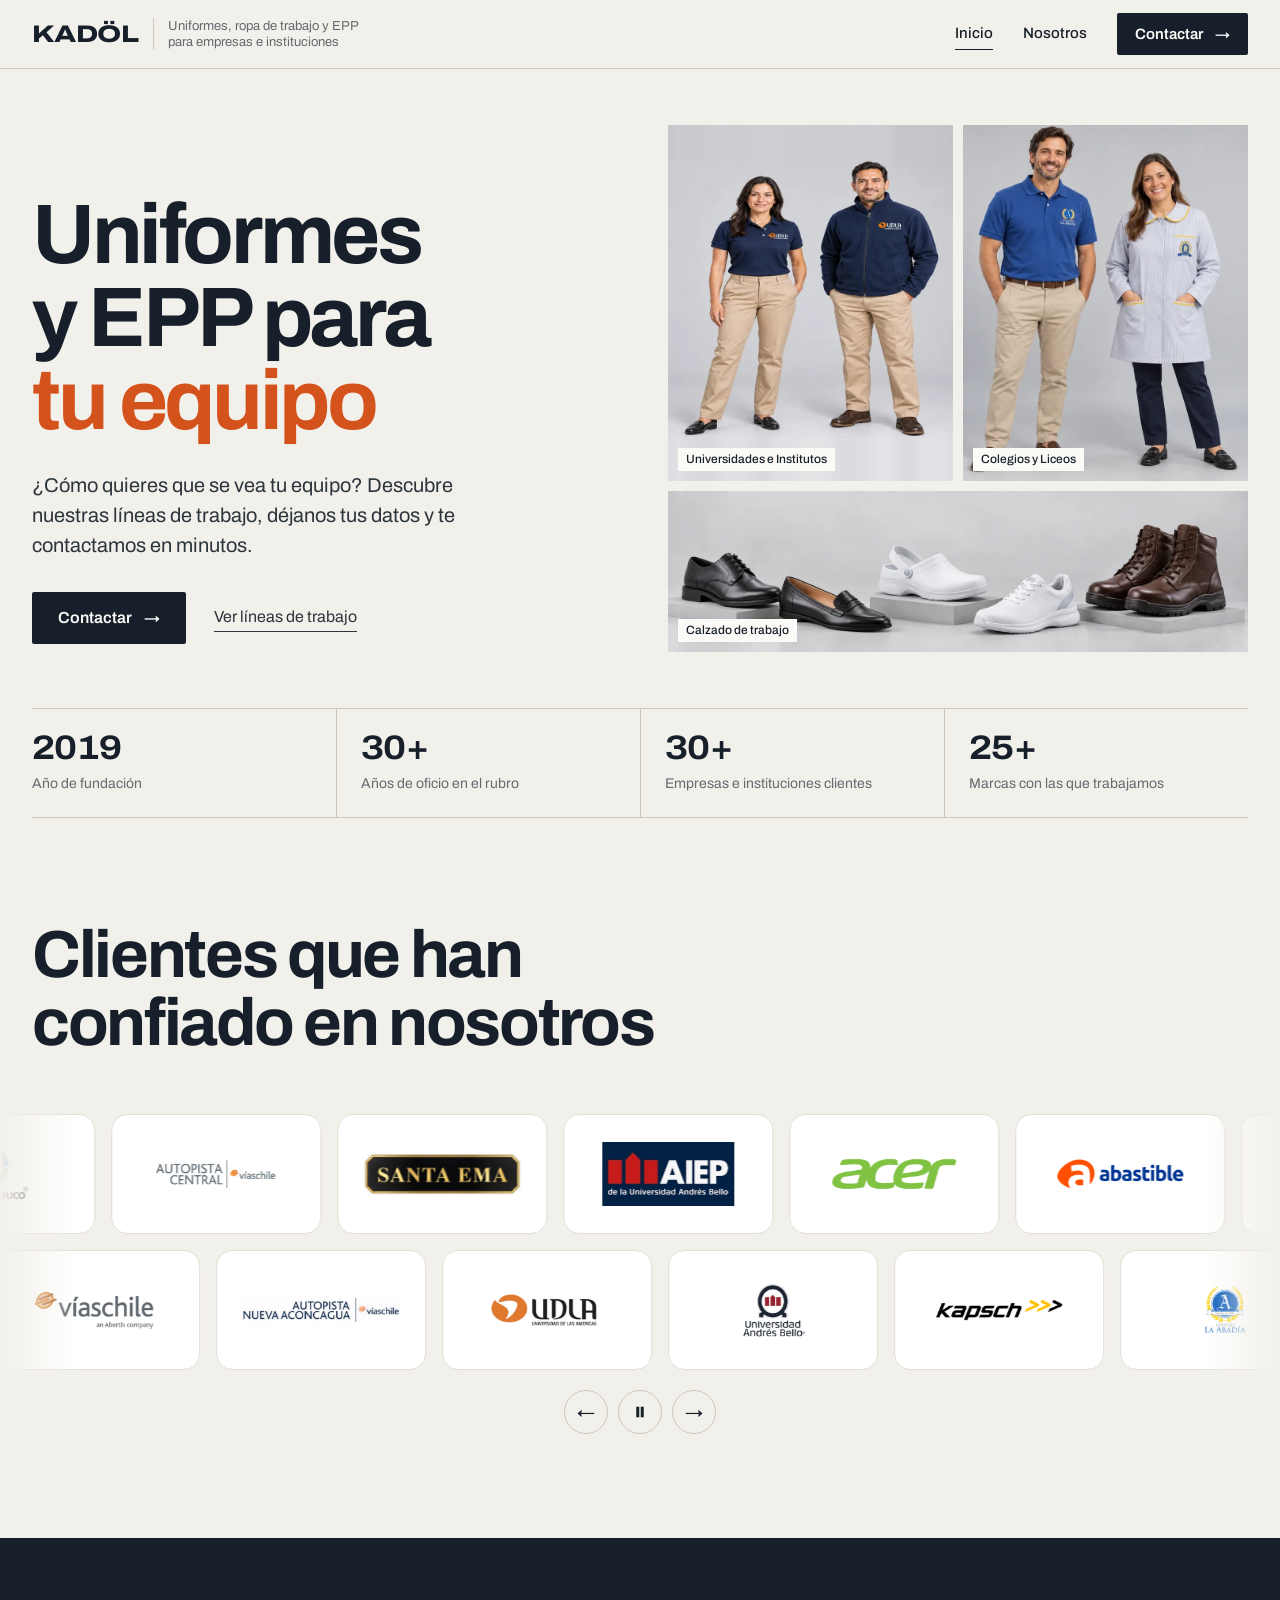
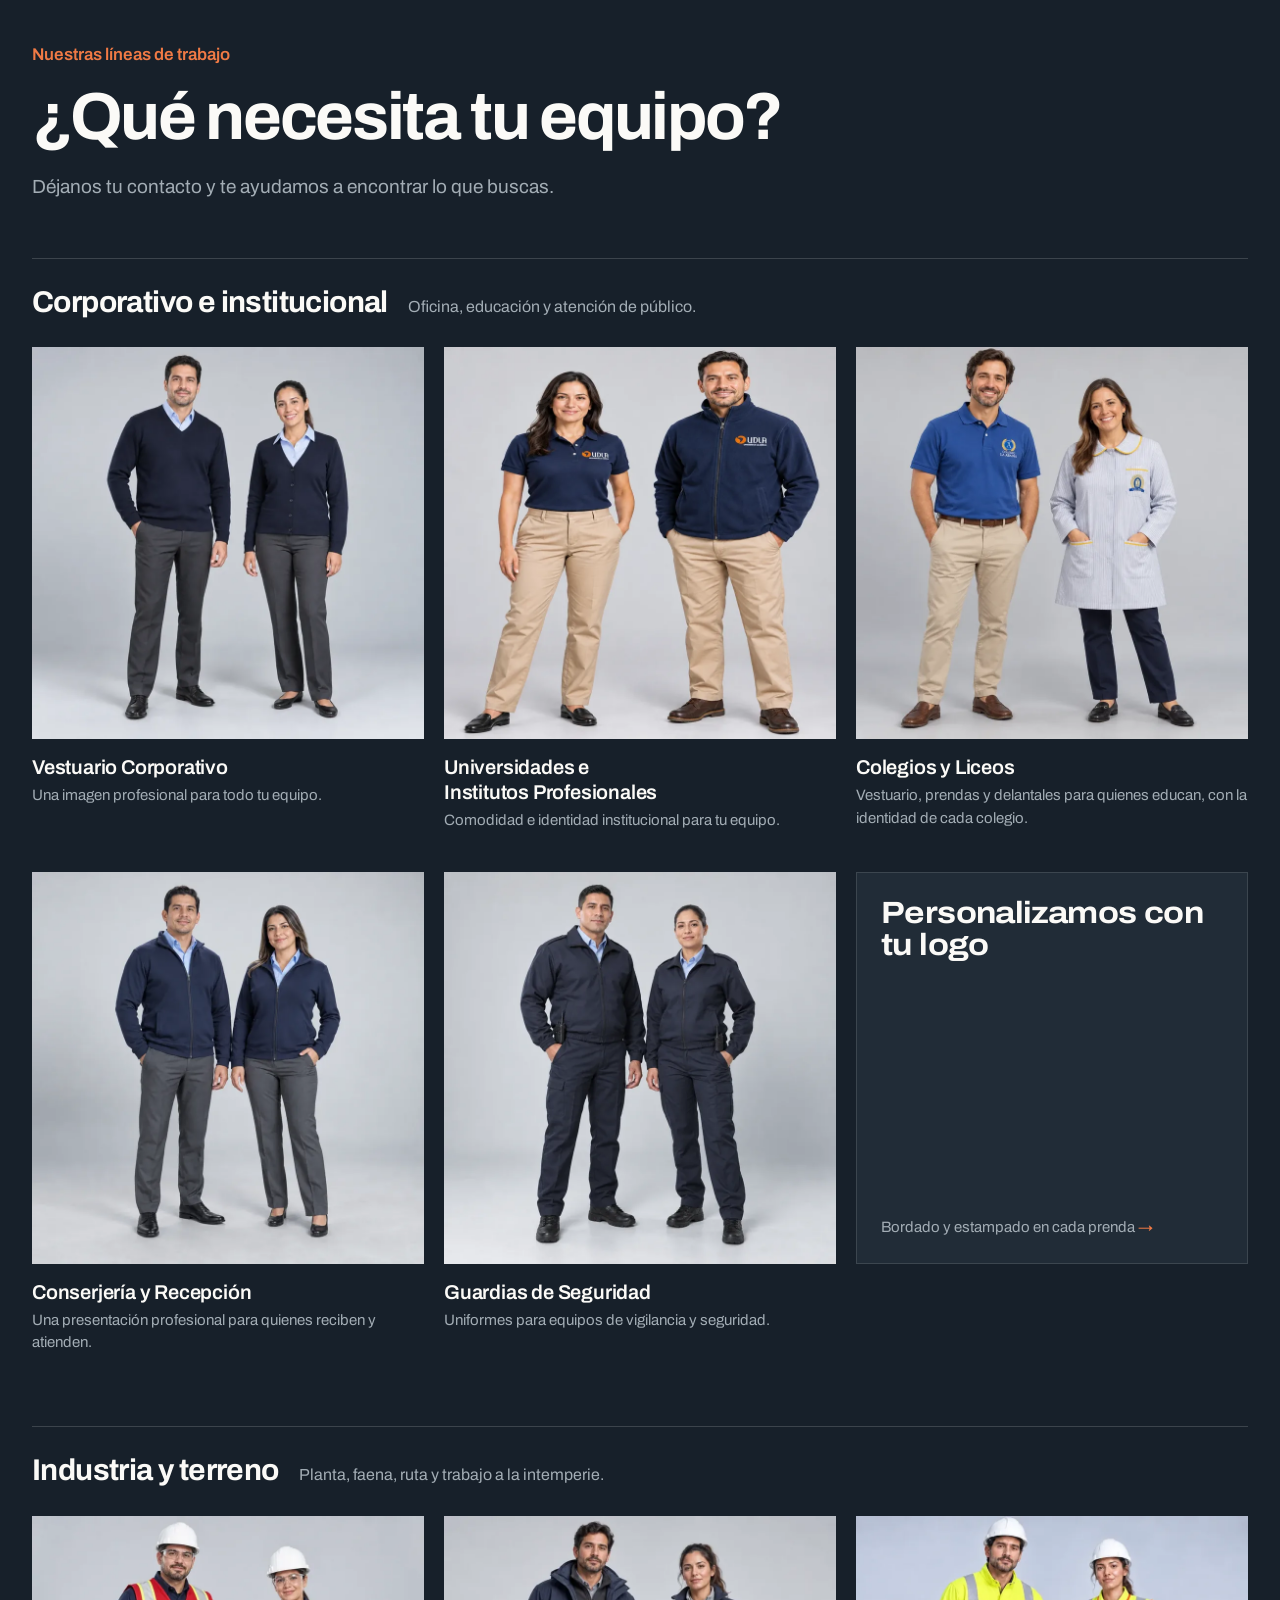
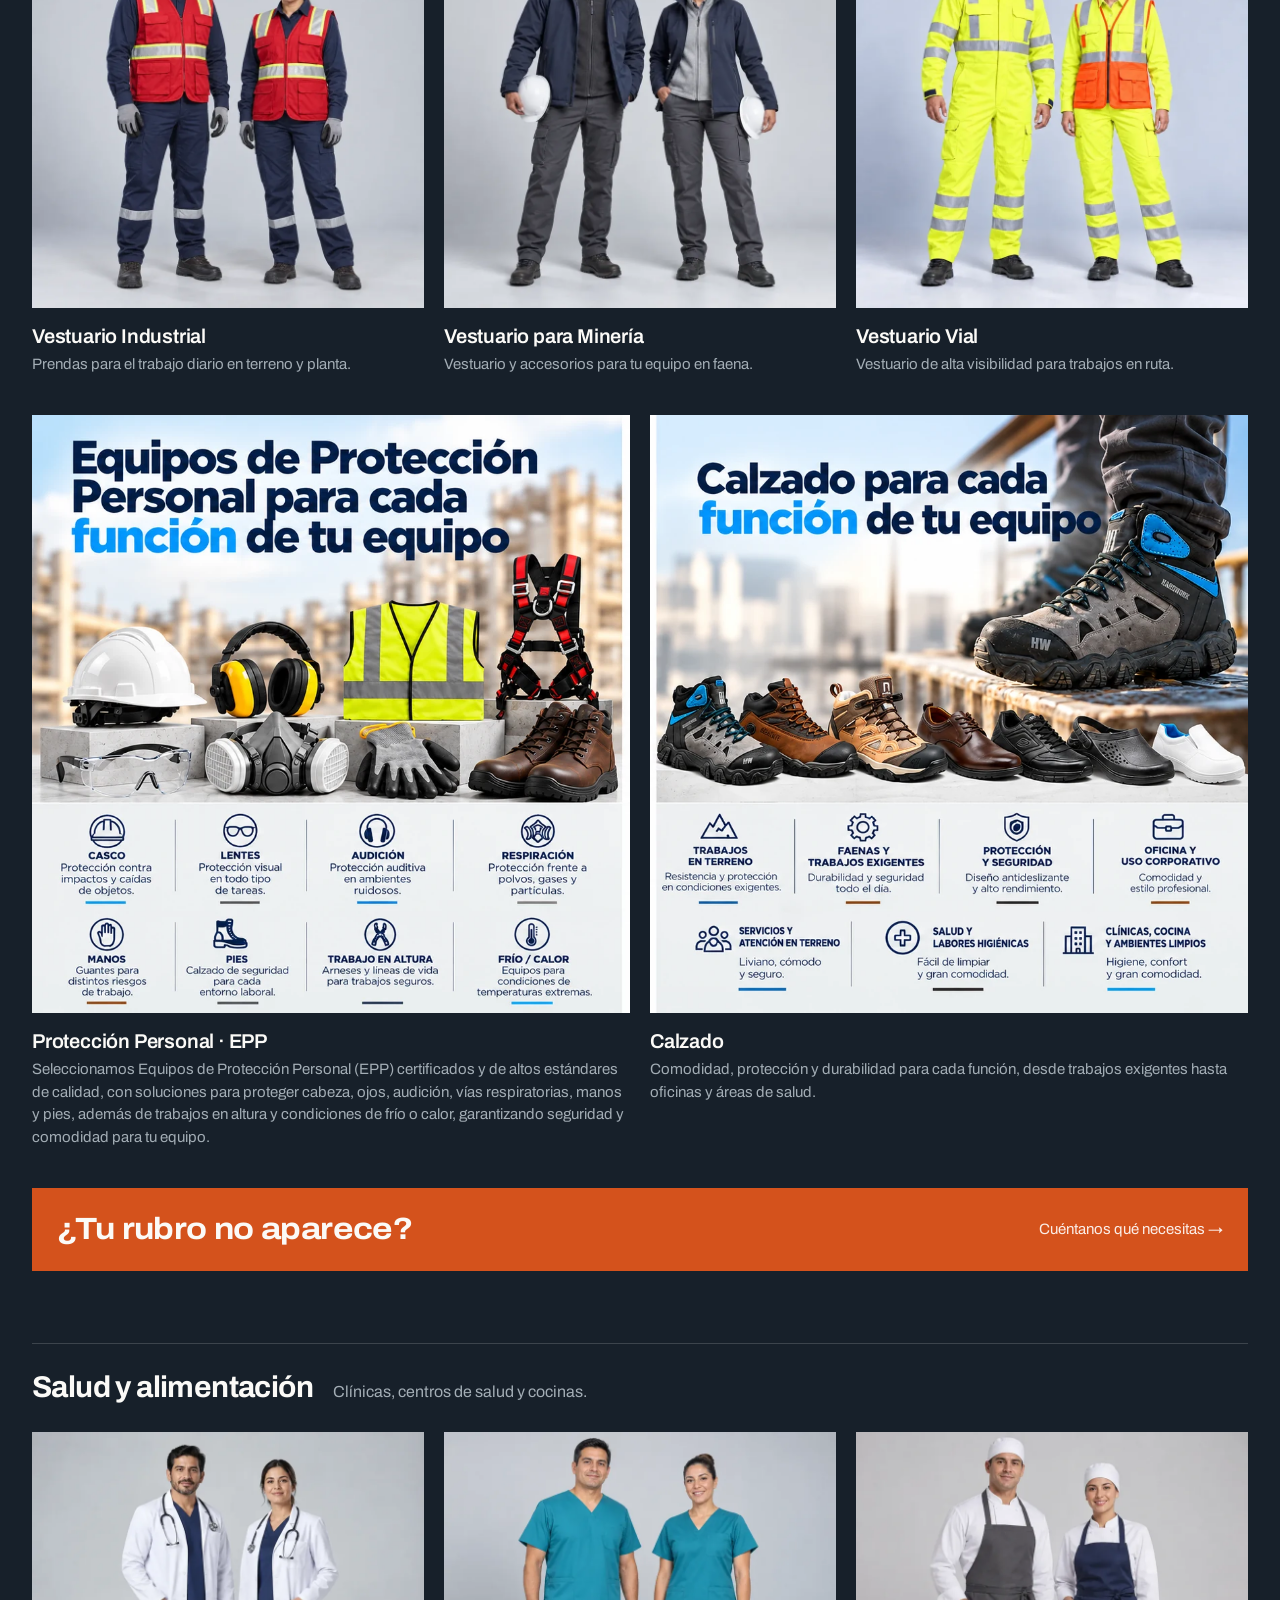
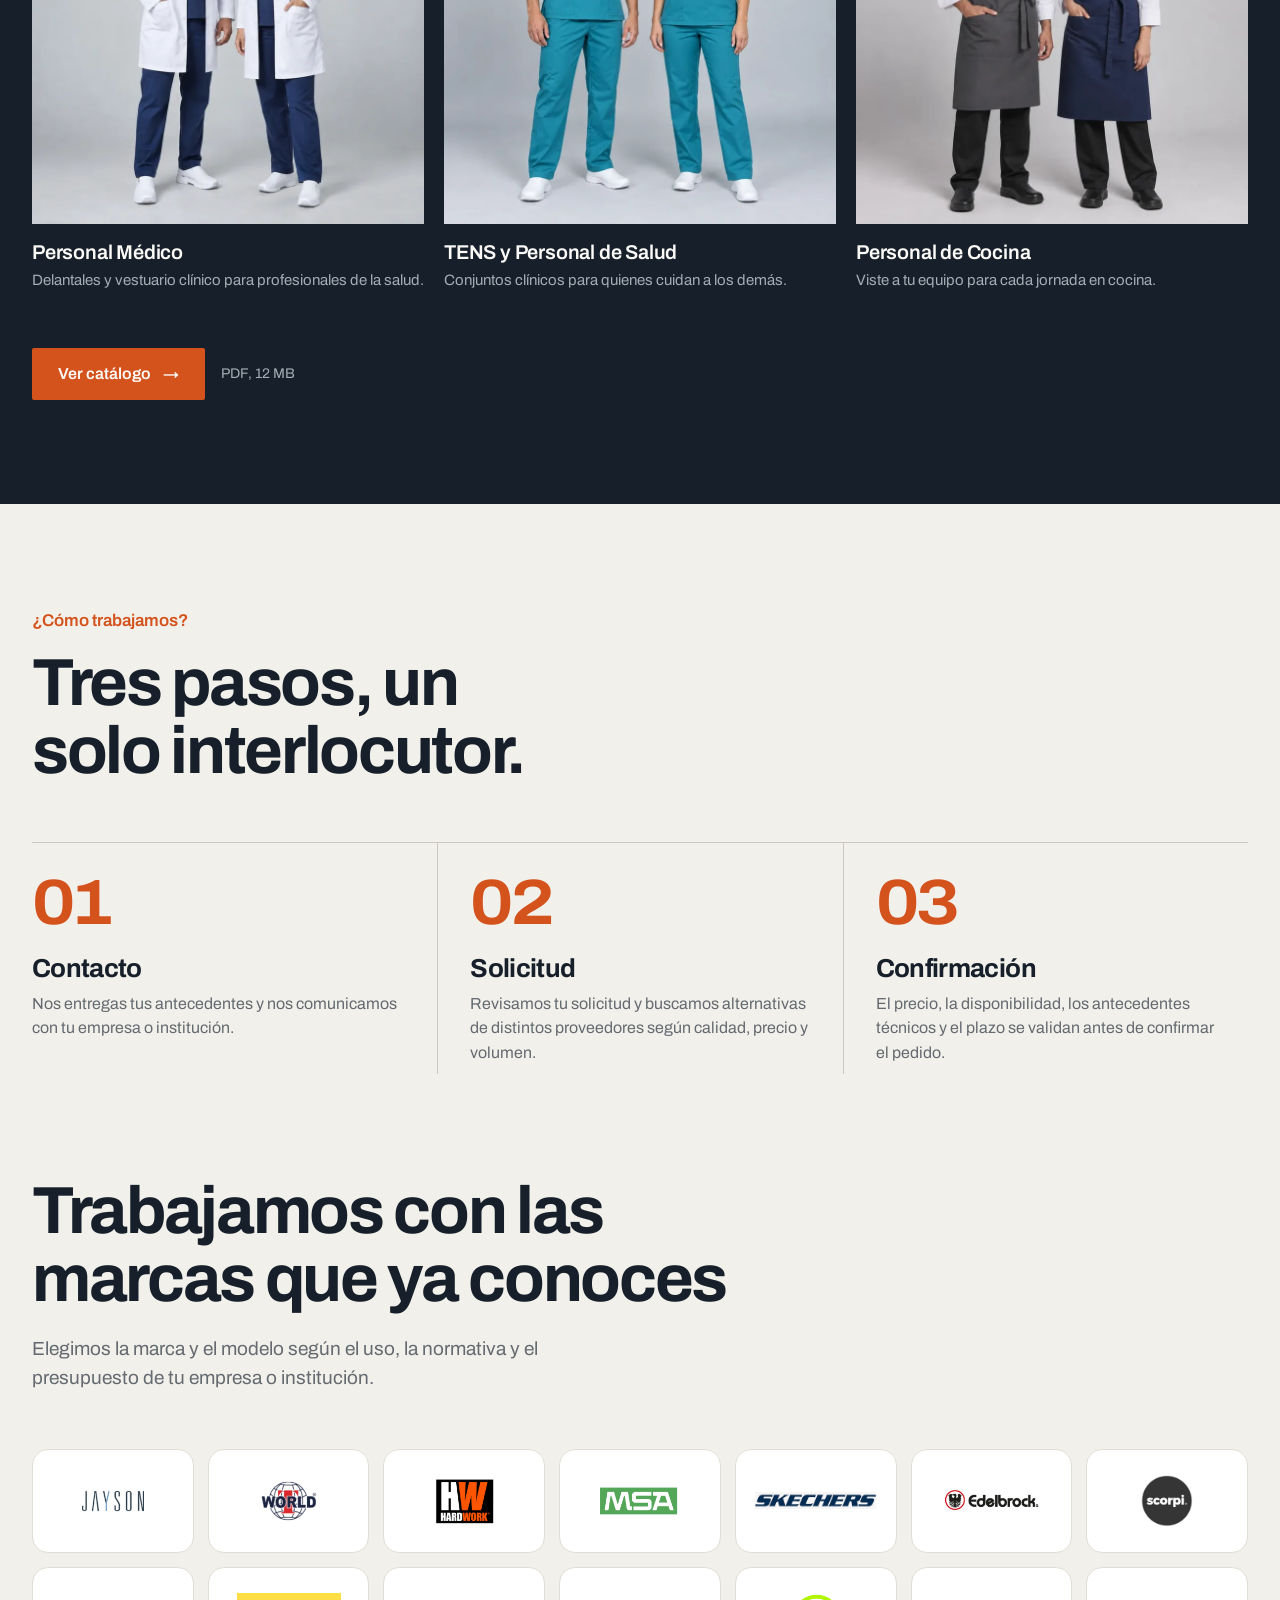
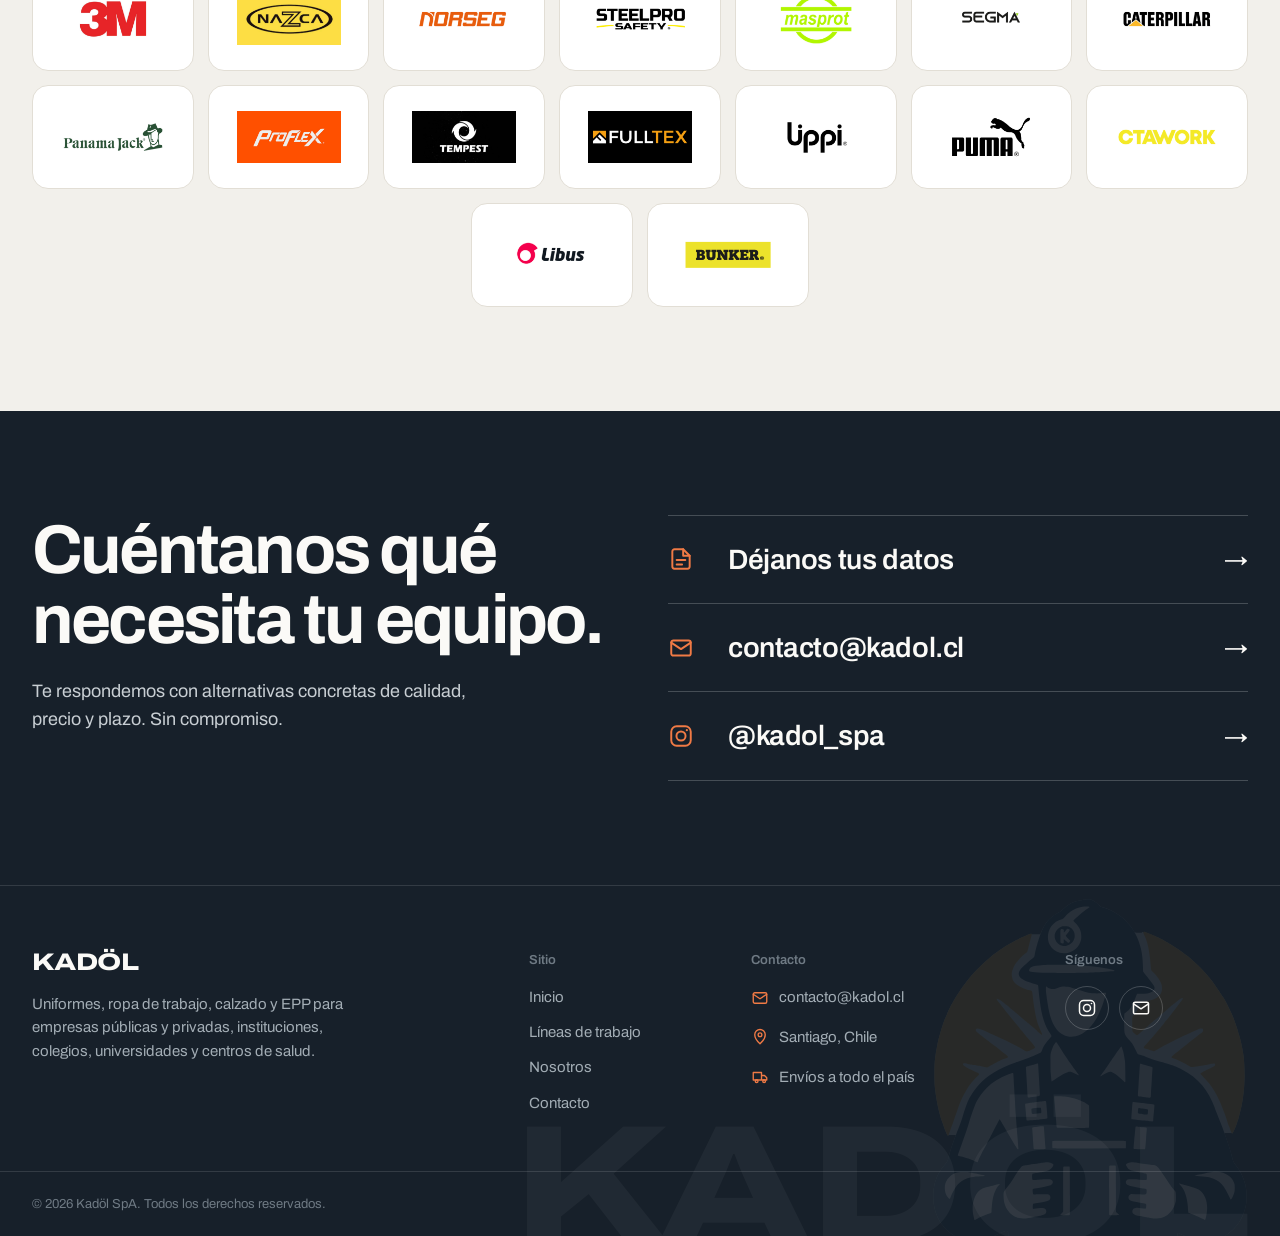
==== commit ffcf49d9: "Ajustes según feedback del cliente (hoja 09-11) - Cifras cerradas: 30+ clientes y 25+ marcas (Inicio" ====
--- a/index.html
+++ b/index.html
@@ -3,13 +3,13 @@
 <head>
   <meta charset="UTF-8">
   <meta name="viewport" content="width=device-width, initial-scale=1">
-  <title>Kadol | Uniformes, ropa de trabajo y EPP para empresas e instituciones</title>
+  <title>Kadöl | Uniformes, ropa de trabajo y EPP para empresas e instituciones</title>
   <meta name="description" content="Vestimos y equipamos a empresas públicas y privadas, instituciones, colegios, universidades y centros de salud. Comparamos proveedores y te entregamos una propuesta con precio y plazo validados.">
   <link rel="canonical" href="https://kadoluniformes.cl/">
   <meta property="og:type" content="website">
   <meta property="og:locale" content="es_CL">
-  <meta property="og:site_name" content="Kadol">
-  <meta property="og:title" content="Kadol | Uniformes, ropa de trabajo y EPP para empresas e instituciones">
+  <meta property="og:site_name" content="Kadöl">
+  <meta property="og:title" content="Kadöl | Uniformes, ropa de trabajo y EPP para empresas e instituciones">
   <meta property="og:description" content="Vestimos y equipamos a empresas públicas y privadas, instituciones, colegios, universidades y centros de salud. Comparamos proveedores y te entregamos una propuesta con precio y plazo validados.">
   <meta property="og:url" content="https://kadoluniformes.cl/">
   <meta property="og:image" content="https://kadoluniformes.cl/assets/img/og-kadol.jpg">
@@ -20,14 +20,14 @@
   <link href="https://fonts.googleapis.com/css2?family=Archivo:wdth,wght@100..125,400..800&amp;display=swap" rel="stylesheet">
   <link rel="stylesheet" href="assets/css/site.css">
   <script type="application/ld+json">
-  {"@context":"https://schema.org","@type":"Organization","name":"Kadol SpA","url":"https://kadoluniformes.cl/","email":"contacto@kadol.cl","sameAs":["https://www.instagram.com/kadol_spa/"],"foundingDate":"2019","address":{"@type":"PostalAddress","addressLocality":"Santiago","addressCountry":"CL"},"description":"Uniformes corporativos, ropa de trabajo, calzado y EPP para empresas e instituciones en Chile."}
+  {"@context":"https://schema.org","@type":"Organization","name":"Kadöl SpA","alternateName":"Kadol","url":"https://kadoluniformes.cl/","email":"contacto@kadol.cl","sameAs":["https://www.instagram.com/kadol_spa/"],"foundingDate":"2019","address":{"@type":"PostalAddress","addressLocality":"Santiago","addressCountry":"CL"},"description":"Uniformes corporativos, ropa de trabajo, calzado y EPP para empresas e instituciones en Chile."}
   </script>
 </head>
 <body>
   <header class="site-header">
     <div class="wrap">
-      <a href="./" class="brand" aria-label="Kadol, inicio">
-        <span class="wordmark">KADOL</span>
+      <a href="./" class="brand" aria-label="Kadöl, inicio">
+        <span class="wordmark">KADÖL</span>
         <span class="brand-desc">Uniformes, ropa de trabajo y EPP<br>para empresas e instituciones</span>
       </a>
       <nav class="nav" aria-label="Principal">
@@ -59,8 +59,8 @@
         <ul class="facts">
           <li><strong>2019</strong><span>Año de fundación</span></li>
           <li><strong>30+</strong><span>Años de oficio en el rubro</span></li>
-          <li><strong>32</strong><span>Empresas e instituciones clientes</span></li>
-          <li><strong>23</strong><span>Marcas con las que trabajamos</span></li>
+          <li><strong>30+</strong><span>Empresas e instituciones clientes</span></li>
+          <li><strong>25+</strong><span>Marcas con las que trabajamos</span></li>
         </ul>
       </div>
     </section>
@@ -76,10 +76,10 @@
             <div class="marquee-set" aria-hidden="true"><div class="logo-card"><img src="assets/logos-clientes/pa.png" alt="" decoding="async"></div><div class="logo-card"><img src="assets/logos-clientes/autopista-central.png" alt="" decoding="async"></div><div class="logo-card"><img src="assets/logos-clientes/santa-ema.png" alt="" decoding="async"></div><div class="logo-card"><img src="assets/logos-clientes/aiep.png" alt="" decoding="async"></div><div class="logo-card"><img src="assets/logos-clientes/acer.png" alt="" decoding="async"></div><div class="logo-card"><img src="assets/logos-clientes/abastible.png" alt="" decoding="async"></div><div class="logo-card"><img src="assets/logos-clientes/asus.png" alt="" decoding="async"></div><div class="logo-card"><img src="assets/logos-clientes/autokas.png" alt="" decoding="async"></div><div class="logo-card"><img src="assets/logos-clientes/cinepolis.png" alt="" decoding="async"></div><div class="logo-card"><img src="assets/logos-clientes/cruz-andes.png" alt="" decoding="async"></div><div class="logo-card"><img src="assets/logos-clientes/fch.png" alt="" decoding="async"></div><div class="logo-card"><img src="assets/logos-clientes/henkel.png" alt="" decoding="async"></div><div class="logo-card"><img src="assets/logos-clientes/plazalyon.png" alt="" decoding="async"></div><div class="logo-card"><img src="assets/logos-clientes/rindegastos.png" alt="" decoding="async"></div><div class="logo-card"><img src="assets/logos-clientes/sofruco.png" alt="" decoding="async"></div><div class="logo-card"><img src="assets/logos-clientes/vinalaros.png" alt="" decoding="async"></div></div>
           </div>
         </div>
-        <div class="marquee-row" style="--dur:77.0s">
+        <div class="marquee-row" style="--dur:81.8s">
           <div class="marquee-track">
-            <div class="marquee-set"><div class="logo-card"><img src="assets/logos-clientes/wintec.png" alt="Wintec" decoding="async"></div><div class="logo-card"><img src="assets/logos-clientes/viaschile.png" alt="Vías Chile" decoding="async"></div><div class="logo-card"><img src="assets/logos-clientes/autopista-aconcagua.png" alt="Autopista Nueva Aconcagua" decoding="async"></div><div class="logo-card"><img src="assets/logos-clientes/udla.png" alt="UDLA" decoding="async"></div><div class="logo-card"><img src="assets/logos-clientes/unab.png" alt="UNAB" decoding="async"></div><div class="logo-card"><img src="assets/logos-clientes/kapsch.png" alt="Kapsch" decoding="async"></div><div class="logo-card"><img src="assets/logos-clientes/colegio-abadia.png" alt="Colegio La Abadía" decoding="async"></div><div class="logo-card"><img src="assets/logos-clientes/28.png" alt="Altimec" decoding="async"></div><div class="logo-card"><img src="assets/logos-clientes/bekron.png" alt="Bekron" decoding="async"></div><div class="logo-card"><img src="assets/logos-clientes/citron.png" alt="Citroën" decoding="async"></div><div class="logo-card"><img src="assets/logos-clientes/diazol.png" alt="Diazol" decoding="async"></div><div class="logo-card"><img src="assets/logos-clientes/fundacionpaula.png" alt="Fundación Paula" decoding="async"></div><div class="logo-card"><img src="assets/logos-clientes/netgroup.png" alt="Netgroup" decoding="async"></div><div class="logo-card"><img src="assets/logos-clientes/portia.png" alt="Portia" decoding="async"></div><div class="logo-card"><img src="assets/logos-clientes/shopic.png" alt="Shopic" decoding="async"></div><div class="logo-card"><img src="assets/logos-clientes/uvm.png" alt="UVM" decoding="async"></div></div>
-            <div class="marquee-set" aria-hidden="true"><div class="logo-card"><img src="assets/logos-clientes/wintec.png" alt="" decoding="async"></div><div class="logo-card"><img src="assets/logos-clientes/viaschile.png" alt="" decoding="async"></div><div class="logo-card"><img src="assets/logos-clientes/autopista-aconcagua.png" alt="" decoding="async"></div><div class="logo-card"><img src="assets/logos-clientes/udla.png" alt="" decoding="async"></div><div class="logo-card"><img src="assets/logos-clientes/unab.png" alt="" decoding="async"></div><div class="logo-card"><img src="assets/logos-clientes/kapsch.png" alt="" decoding="async"></div><div class="logo-card"><img src="assets/logos-clientes/colegio-abadia.png" alt="" decoding="async"></div><div class="logo-card"><img src="assets/logos-clientes/28.png" alt="" decoding="async"></div><div class="logo-card"><img src="assets/logos-clientes/bekron.png" alt="" decoding="async"></div><div class="logo-card"><img src="assets/logos-clientes/citron.png" alt="" decoding="async"></div><div class="logo-card"><img src="assets/logos-clientes/diazol.png" alt="" decoding="async"></div><div class="logo-card"><img src="assets/logos-clientes/fundacionpaula.png" alt="" decoding="async"></div><div class="logo-card"><img src="assets/logos-clientes/netgroup.png" alt="" decoding="async"></div><div class="logo-card"><img src="assets/logos-clientes/portia.png" alt="" decoding="async"></div><div class="logo-card"><img src="assets/logos-clientes/shopic.png" alt="" decoding="async"></div><div class="logo-card"><img src="assets/logos-clientes/uvm.png" alt="" decoding="async"></div></div>
+            <div class="marquee-set"><div class="logo-card"><img src="assets/logos-clientes/wintec.png" alt="Wintec" decoding="async"></div><div class="logo-card"><img src="assets/logos-clientes/viaschile.png" alt="Vías Chile" decoding="async"></div><div class="logo-card"><img src="assets/logos-clientes/autopista-aconcagua.png" alt="Autopista Nueva Aconcagua" decoding="async"></div><div class="logo-card"><img src="assets/logos-clientes/udla.png" alt="UDLA" decoding="async"></div><div class="logo-card"><img src="assets/logos-clientes/unab.png" alt="UNAB" decoding="async"></div><div class="logo-card"><img src="assets/logos-clientes/kapsch.png" alt="Kapsch" decoding="async"></div><div class="logo-card"><img src="assets/logos-clientes/colegio-abadia.png" alt="Colegio La Abadía" decoding="async"></div><div class="logo-card"><img src="assets/logos-clientes/28.png" alt="Altimec" decoding="async"></div><div class="logo-card"><img src="assets/logos-clientes/bekron.png" alt="Bekron" decoding="async"></div><div class="logo-card"><img src="assets/logos-clientes/citron.png" alt="Citroën" decoding="async"></div><div class="logo-card"><img src="assets/logos-clientes/diazol.png" alt="Diazol" decoding="async"></div><div class="logo-card"><img src="assets/logos-clientes/fundacionpaula.png" alt="Fundación Paula" decoding="async"></div><div class="logo-card"><img src="assets/logos-clientes/netgroup.png" alt="Netgroup" decoding="async"></div><div class="logo-card"><img src="assets/logos-clientes/portia.png" alt="Portia" decoding="async"></div><div class="logo-card"><img src="assets/logos-clientes/shopic.png" alt="Shopic" decoding="async"></div><div class="logo-card"><img src="assets/logos-clientes/uvm.png" alt="UVM" decoding="async"></div><div class="logo-card"><img src="assets/logos-clientes/chanel.png" alt="Chanel" decoding="async"></div></div>
+            <div class="marquee-set" aria-hidden="true"><div class="logo-card"><img src="assets/logos-clientes/wintec.png" alt="" decoding="async"></div><div class="logo-card"><img src="assets/logos-clientes/viaschile.png" alt="" decoding="async"></div><div class="logo-card"><img src="assets/logos-clientes/autopista-aconcagua.png" alt="" decoding="async"></div><div class="logo-card"><img src="assets/logos-clientes/udla.png" alt="" decoding="async"></div><div class="logo-card"><img src="assets/logos-clientes/unab.png" alt="" decoding="async"></div><div class="logo-card"><img src="assets/logos-clientes/kapsch.png" alt="" decoding="async"></div><div class="logo-card"><img src="assets/logos-clientes/colegio-abadia.png" alt="" decoding="async"></div><div class="logo-card"><img src="assets/logos-clientes/28.png" alt="" decoding="async"></div><div class="logo-card"><img src="assets/logos-clientes/bekron.png" alt="" decoding="async"></div><div class="logo-card"><img src="assets/logos-clientes/citron.png" alt="" decoding="async"></div><div class="logo-card"><img src="assets/logos-clientes/diazol.png" alt="" decoding="async"></div><div class="logo-card"><img src="assets/logos-clientes/fundacionpaula.png" alt="" decoding="async"></div><div class="logo-card"><img src="assets/logos-clientes/netgroup.png" alt="" decoding="async"></div><div class="logo-card"><img src="assets/logos-clientes/portia.png" alt="" decoding="async"></div><div class="logo-card"><img src="assets/logos-clientes/shopic.png" alt="" decoding="async"></div><div class="logo-card"><img src="assets/logos-clientes/uvm.png" alt="" decoding="async"></div><div class="logo-card"><img src="assets/logos-clientes/chanel.png" alt="" decoding="async"></div></div>
           </div>
         </div>
       </div>
@@ -242,7 +242,7 @@
   <footer class="site-footer">
     <div class="wrap footer-grid">
       <div class="footer-about">
-        <a href="./" class="wordmark">KADOL</a>
+        <a href="./" class="wordmark">KADÖL</a>
         <p>Uniformes, ropa de trabajo, calzado y EPP para empresas públicas y privadas, instituciones, colegios, universidades y centros de salud.</p>
       </div>
       <nav aria-label="Sitio">
@@ -265,12 +265,12 @@
       <div>
         <p class="footer-title">Síguenos</p>
         <div class="social">
-          <a href="https://www.instagram.com/kadol_spa/" target="_blank" rel="noopener" aria-label="Instagram de Kadol"><svg class="icon" viewBox="0 0 24 24" fill="none" stroke="currentColor" stroke-width="1.8" stroke-linecap="round" stroke-linejoin="round" aria-hidden="true"><rect x="3" y="3" width="18" height="18" rx="5"/><circle cx="12" cy="12" r="4.2"/><circle cx="17.4" cy="6.6" r="1" fill="currentColor" stroke="none"/></svg></a>
-          <a href="mailto:contacto@kadol.cl" aria-label="Correo de Kadol"><svg class="icon" viewBox="0 0 24 24" fill="none" stroke="currentColor" stroke-width="1.8" stroke-linecap="round" stroke-linejoin="round" aria-hidden="true"><rect x="3" y="5" width="18" height="14" rx="2"/><path d="m3 7 9 6 9-6"/></svg></a>
+          <a href="https://www.instagram.com/kadol_spa/" target="_blank" rel="noopener" aria-label="Instagram de Kadöl"><svg class="icon" viewBox="0 0 24 24" fill="none" stroke="currentColor" stroke-width="1.8" stroke-linecap="round" stroke-linejoin="round" aria-hidden="true"><rect x="3" y="3" width="18" height="18" rx="5"/><circle cx="12" cy="12" r="4.2"/><circle cx="17.4" cy="6.6" r="1" fill="currentColor" stroke="none"/></svg></a>
+          <a href="mailto:contacto@kadol.cl" aria-label="Correo de Kadöl"><svg class="icon" viewBox="0 0 24 24" fill="none" stroke="currentColor" stroke-width="1.8" stroke-linecap="round" stroke-linejoin="round" aria-hidden="true"><rect x="3" y="5" width="18" height="14" rx="2"/><path d="m3 7 9 6 9-6"/></svg></a>
         </div>
       </div>
     </div>
-    <div class="wrap footer-bottom">&copy; <span data-year>2026</span> Kadol SpA. Todos los derechos reservados.</div>
+    <div class="wrap footer-bottom">&copy; <span data-year>2026</span> Kadöl SpA. Todos los derechos reservados.</div>
   </footer>
 
   <script>
--- a/assets/css/site.css
+++ b/assets/css/site.css
@@ -270,7 +270,33 @@
 .lightbox-close:hover { background: var(--white); color: var(--ink); }
 
 /* Footer */
-.site-footer { background: var(--ink); color: #a3adb5; font-size: 15px; }
+.site-footer { position: relative; isolation: isolate; overflow: hidden; background: var(--ink); color: #a3adb5; font-size: 15px; }
+/* Logo y nombre de Kadöl como marca de agua de fondo */
+.site-footer::before,
+.site-footer::after { position: absolute; z-index: -1; pointer-events: none; }
+.site-footer::before {
+  content: "";
+  right: max(var(--gutter), calc((100% - var(--wrap)) / 2 + var(--gutter)));
+  bottom: -24px;
+  width: 316px;
+  aspect-ratio: 544 / 624;
+  background: url("../img/logo-kadol.svg") no-repeat center / contain;
+  opacity: .07;
+}
+.site-footer::after {
+  content: "KAD\00D6L";
+  content: "KAD\00D6L" / "";
+  right: max(var(--gutter), calc((100% - var(--wrap)) / 2 + var(--gutter)));
+  bottom: -0.2em;
+  font-size: clamp(88px, 13vw, 184px);
+  font-weight: 800;
+  font-stretch: 125%;
+  letter-spacing: -0.02em;
+  line-height: 1;
+  color: #fff;
+  opacity: .04;
+  user-select: none;
+}
 .footer-grid { display: grid; grid-template-columns: 5fr 2fr 3fr 2fr; gap: 40px; padding-top: 64px; padding-bottom: 56px; }
 .footer-grid .wordmark { color: var(--white); }
 .footer-about p { margin-top: 16px; max-width: 340px; }
@@ -291,6 +317,7 @@
   .cover-grid { gap: 40px; }
   .brand-grid { --cols: 5; }
   .footer-grid { grid-template-columns: 1fr 1fr; }
+  .site-footer::after { bottom: 54px; }
   .cases-grid { --cols: 2; }
   .works-grid { grid-template-columns: repeat(3, minmax(0, 1fr)); }
 }
@@ -346,6 +373,8 @@
   .contact { padding-bottom: 72px; gap: 48px; }
   .form { grid-template-columns: 1fr; }
   .footer-grid { grid-template-columns: 1fr; gap: 32px; padding-top: 48px; padding-bottom: 32px; }
+  .site-footer::before { width: min(300px, 78vw); bottom: 40px; }
+  .site-footer::after { font-size: 21vw; bottom: 54px; }
 }
 @media (max-width: 380px) {
   .wordmark { font-size: 20px; }
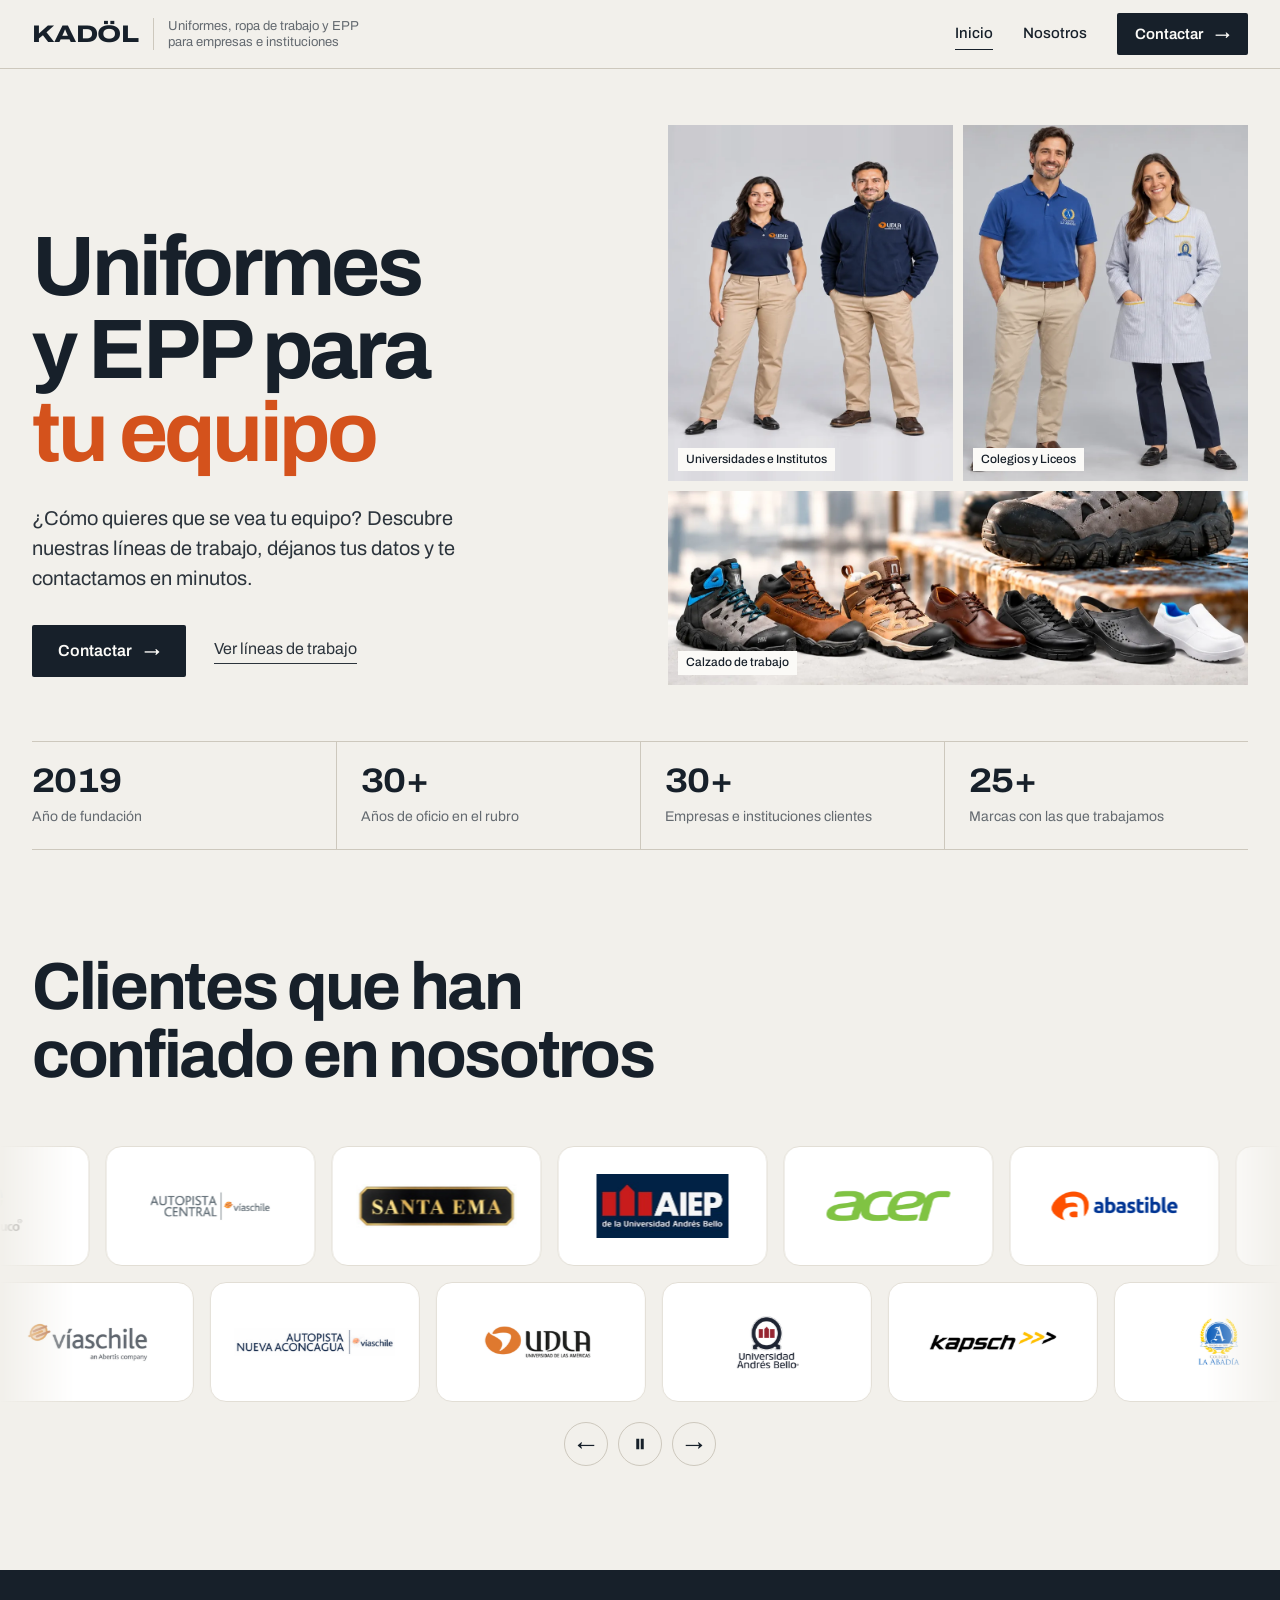
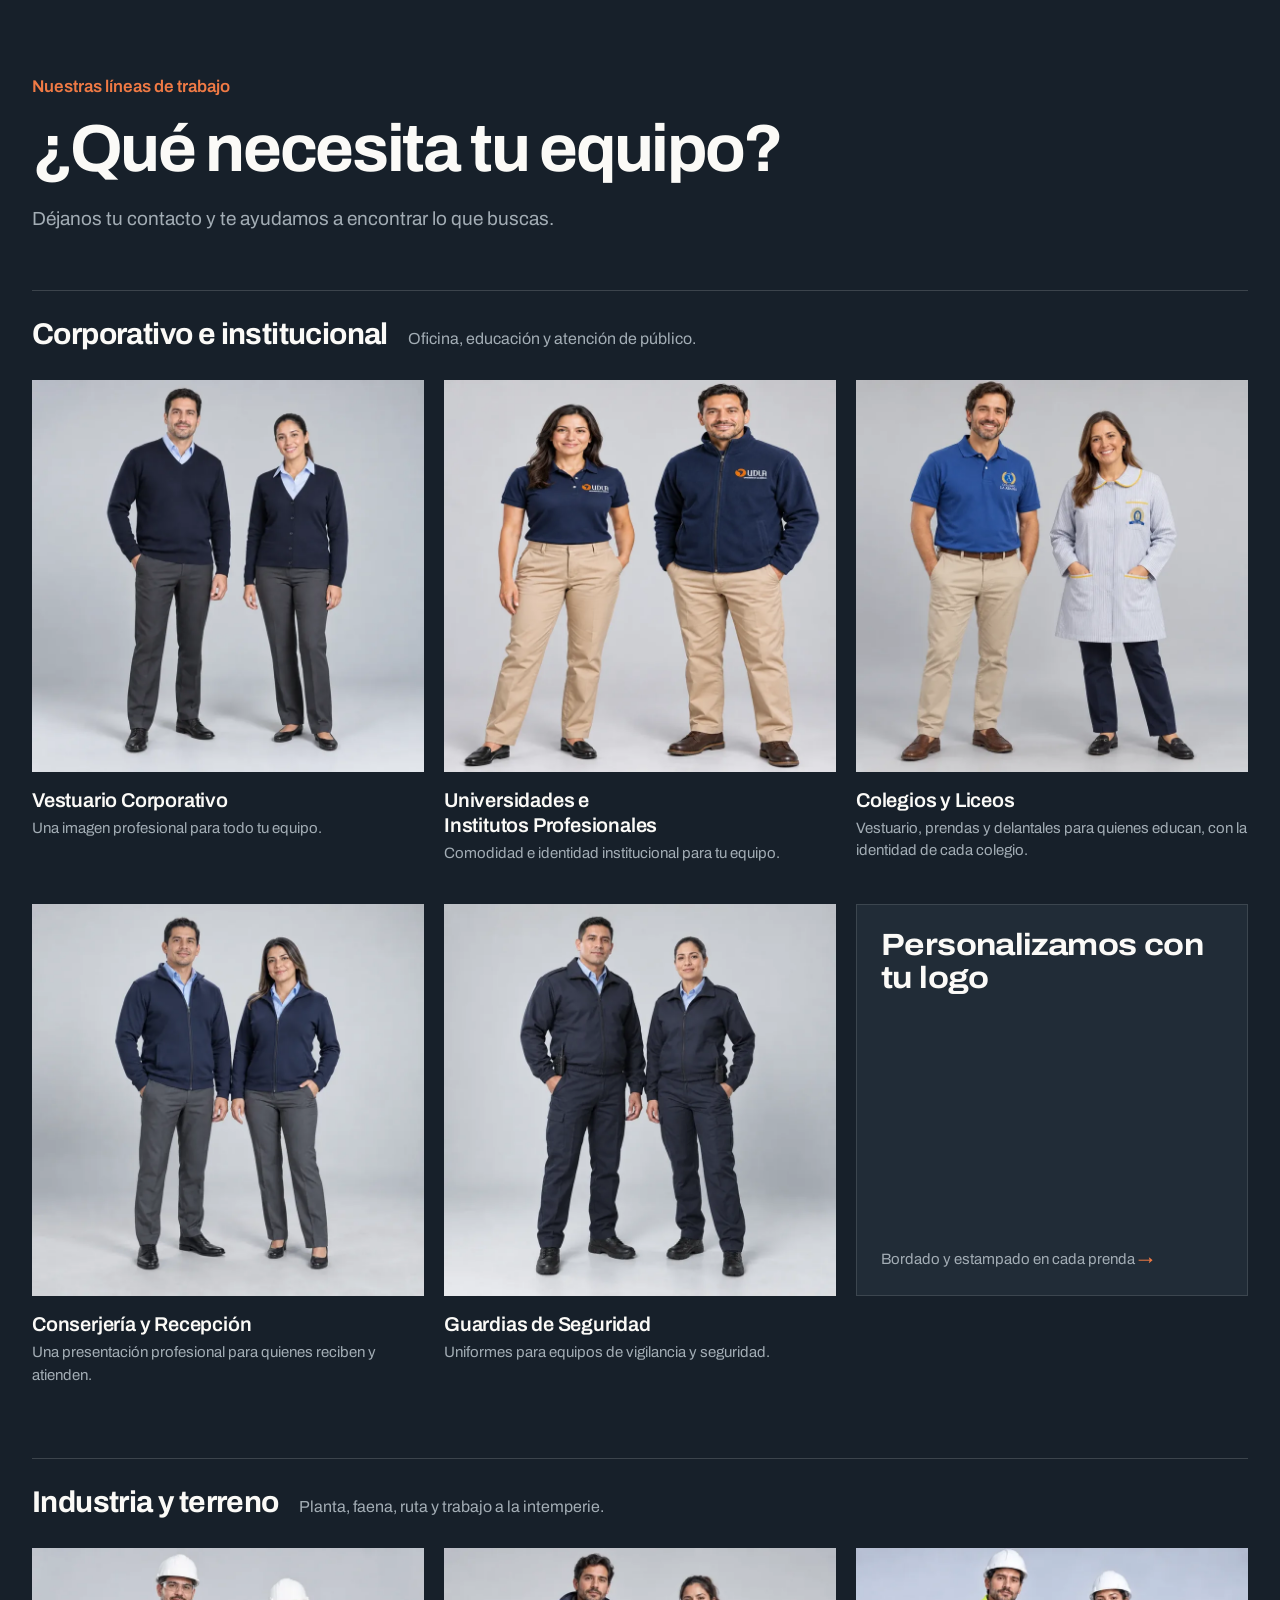
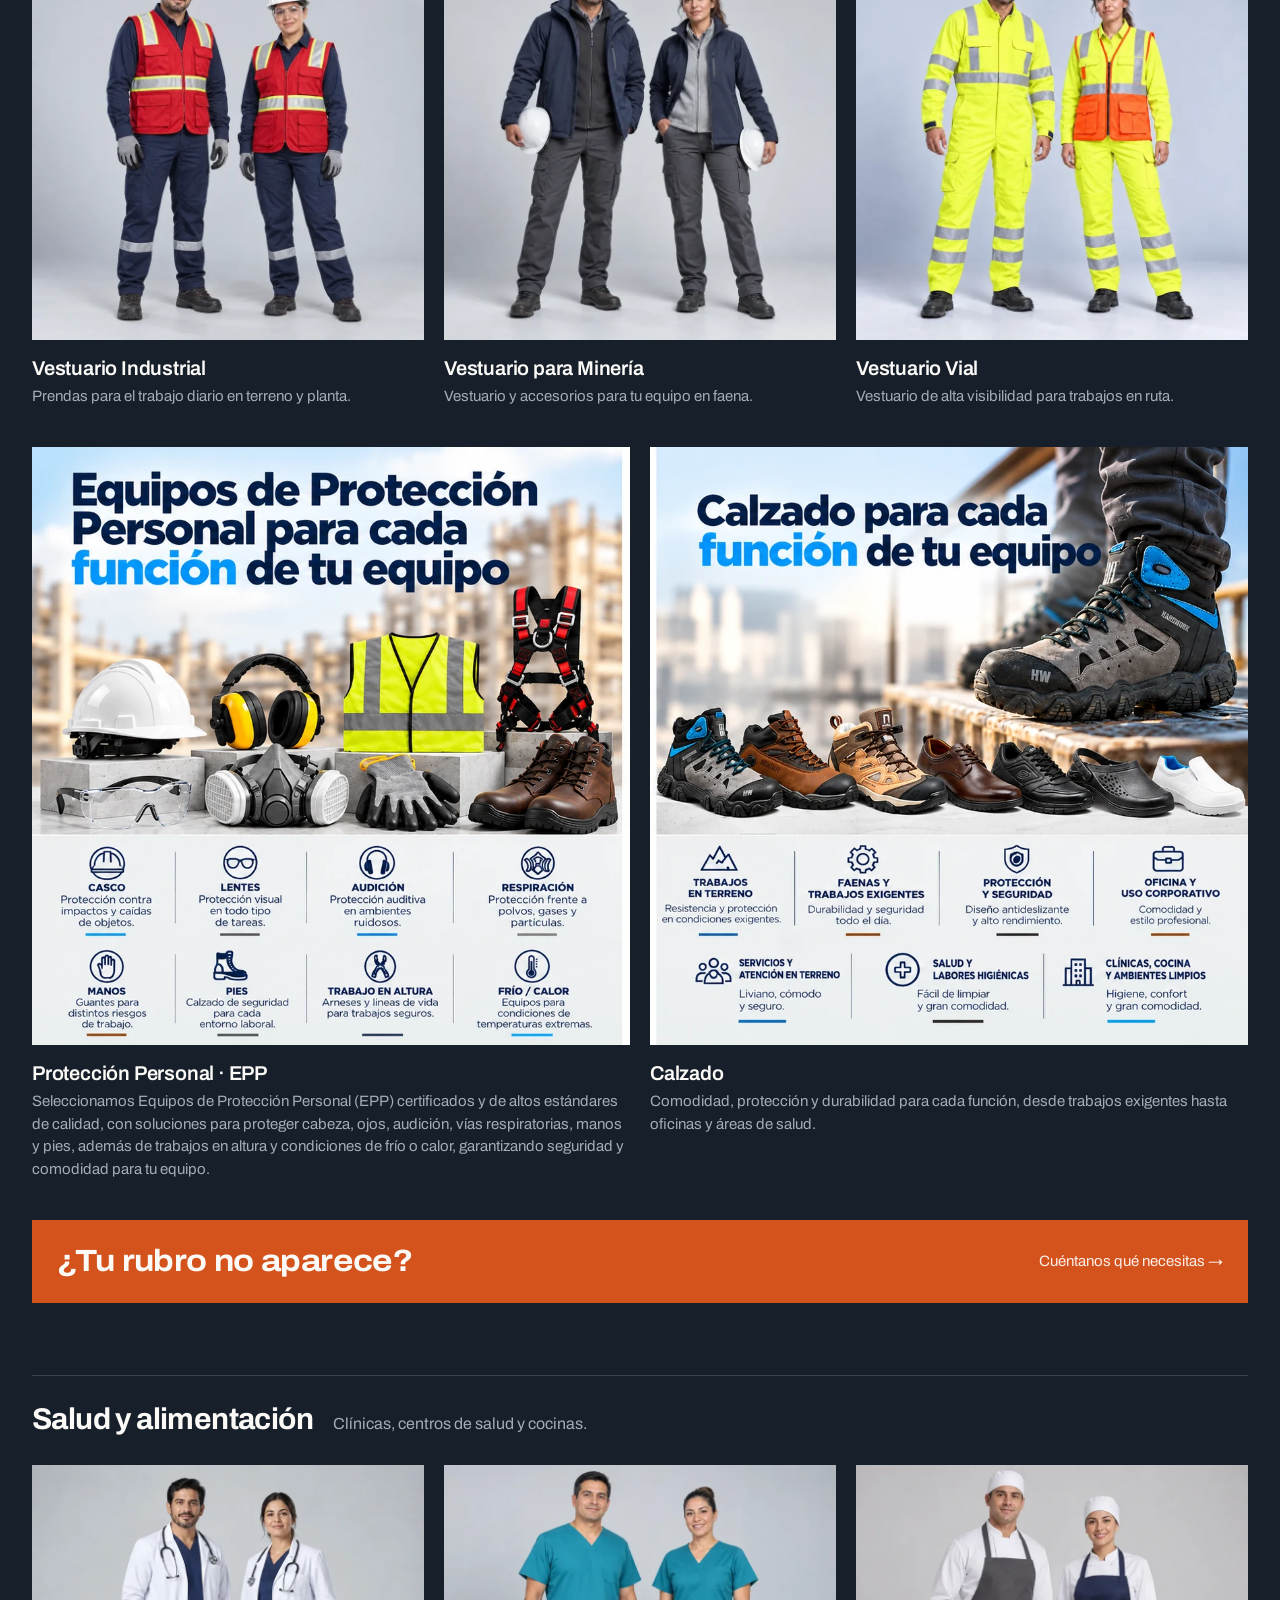
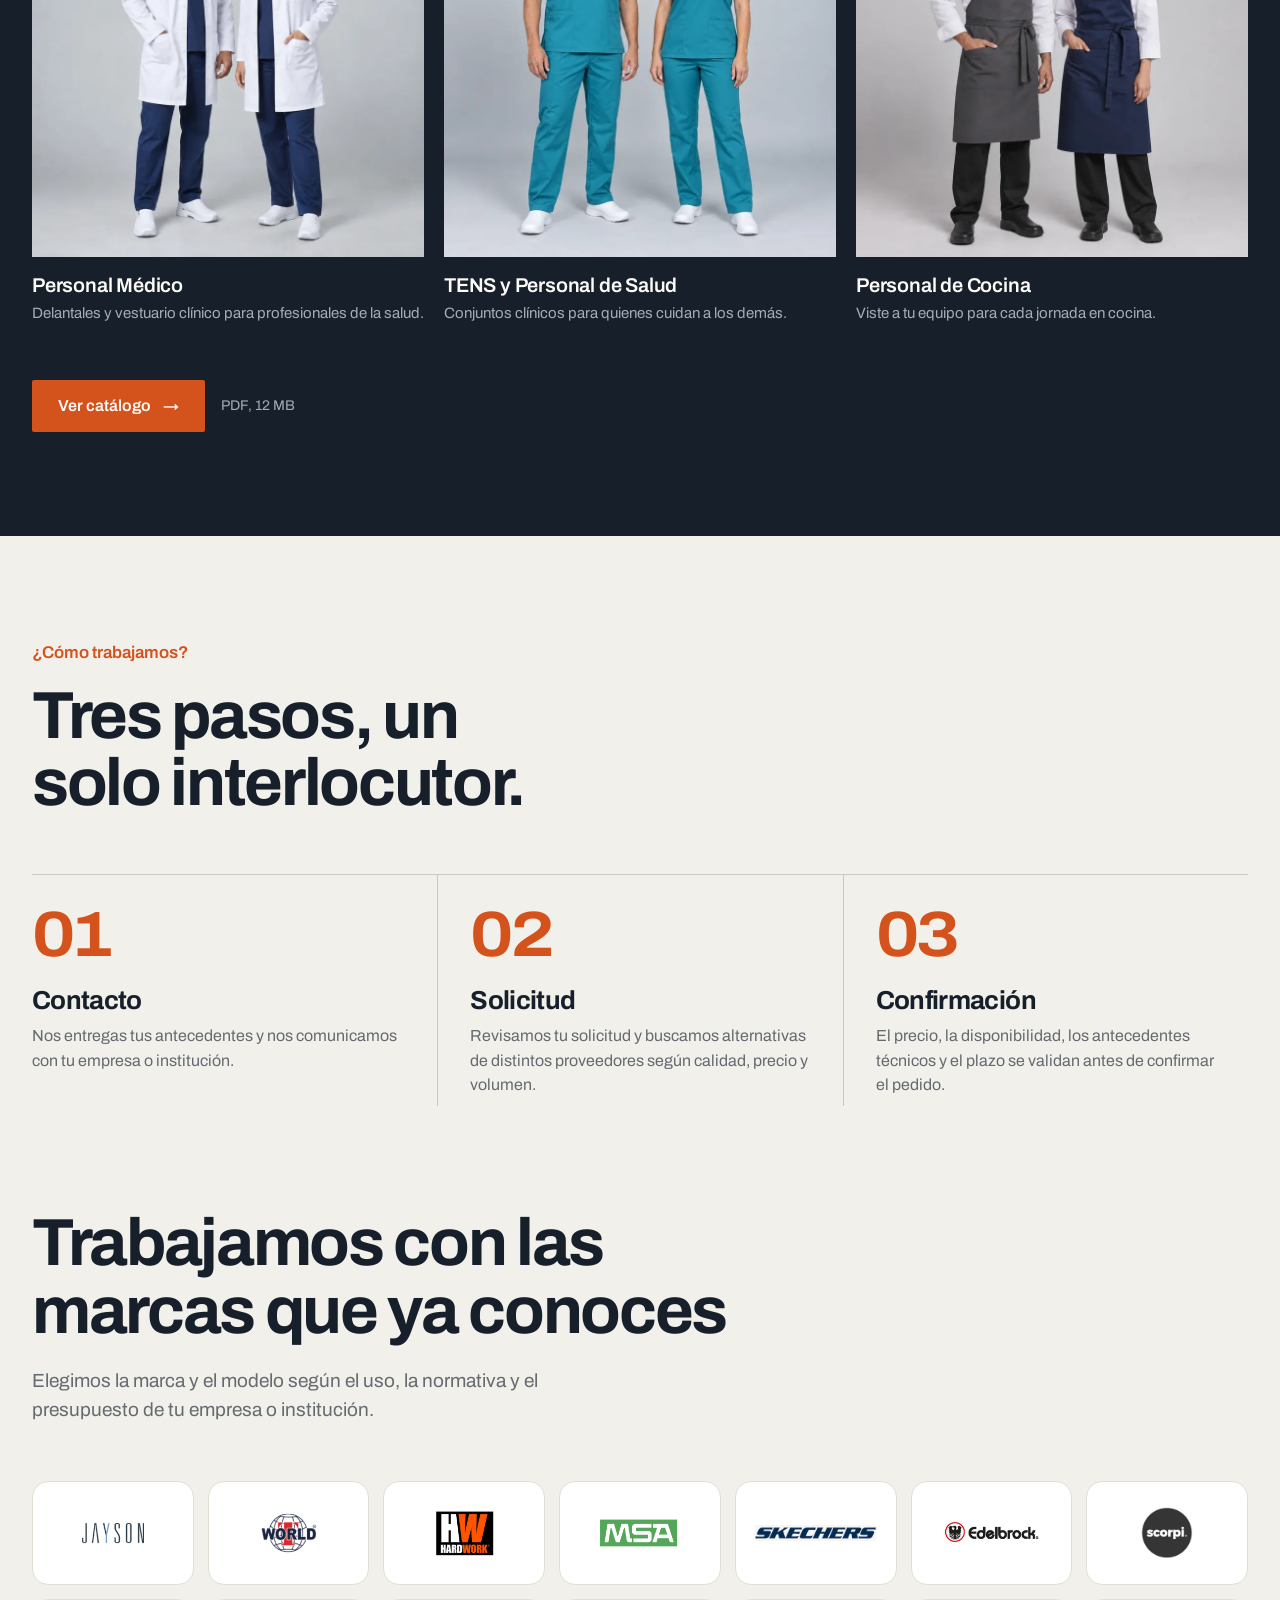
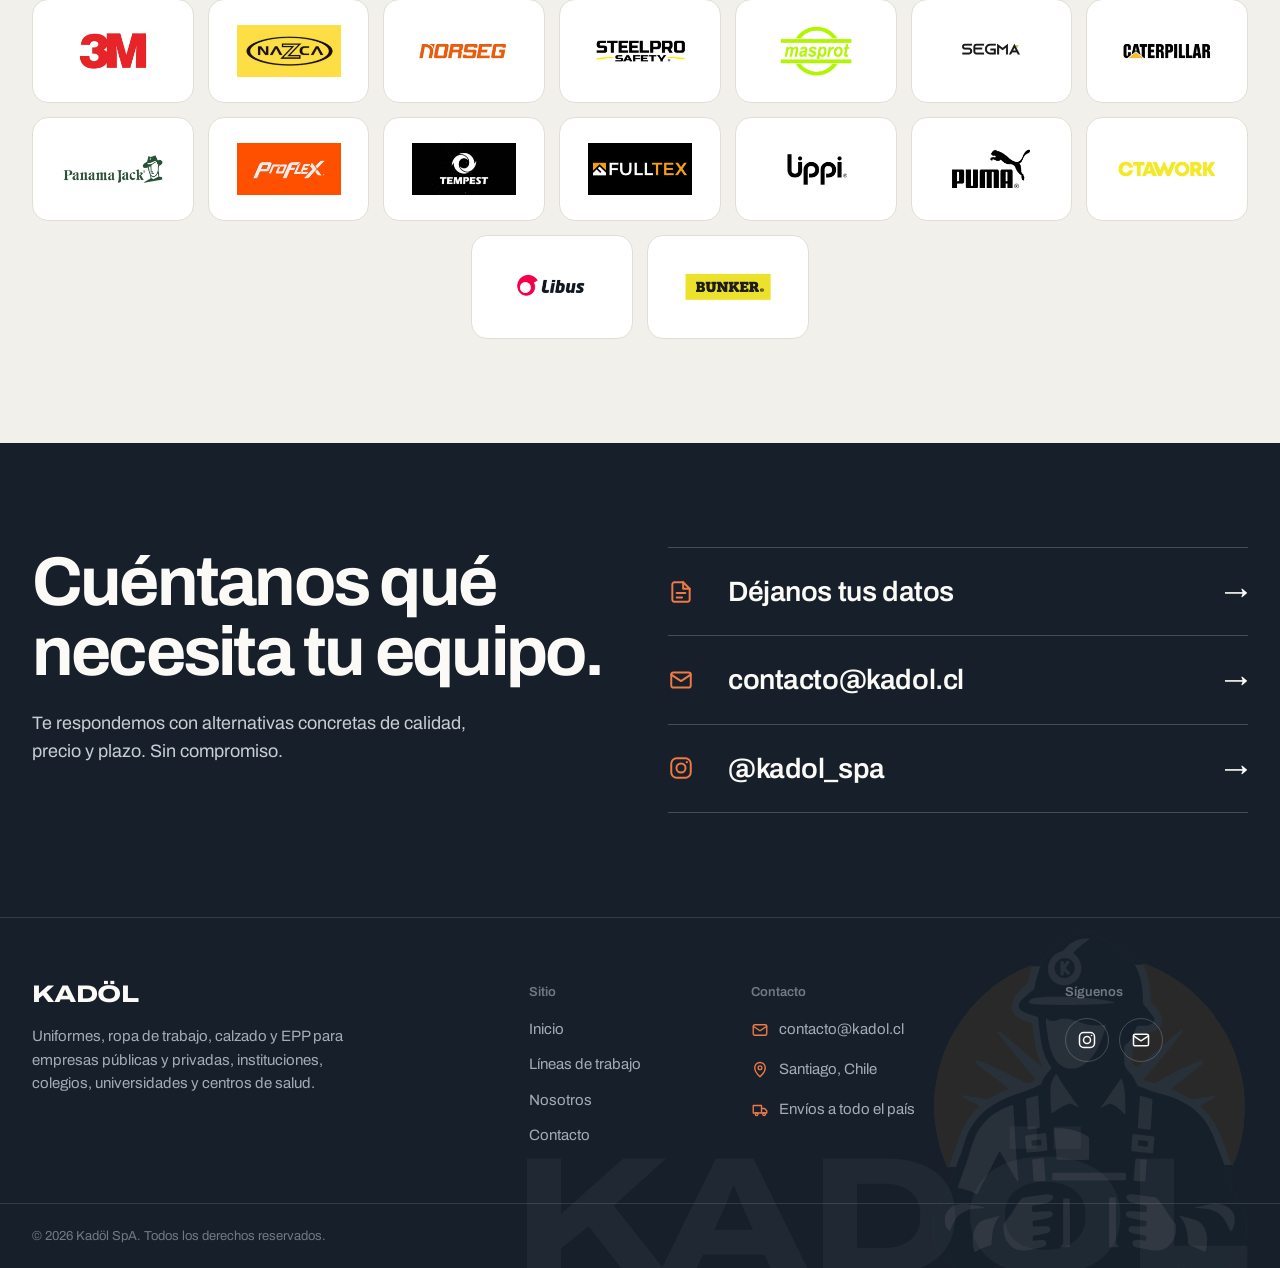
==== commit 3fe90f08: "Portada: nueva foto de calzado de trabajo - Reemplaza la imagen de calzado de la portada por la foto" ====
--- a/index.html
+++ b/index.html
@@ -53,7 +53,7 @@
           <div class="cover-plates">
             <figure class="plate"><img src="assets/img/portada-universidades.webp" alt="Polera y polar institucional bordados" width="720" height="900" fetchpriority="high"><figcaption>Universidades e Institutos</figcaption></figure>
             <figure class="plate"><img src="assets/img/portada-colegios.webp" alt="Polera y delantal escolar bordados" width="720" height="900" fetchpriority="high"><figcaption>Colegios y Liceos</figcaption></figure>
-            <figure class="plate plate--wide"><img src="assets/img/portada-calzado.webp" alt="Calzado formal, clínico, zapatillas y botas de seguridad" width="1440" height="400"><figcaption>Calzado de trabajo</figcaption></figure>
+            <figure class="plate plate--wide"><img src="assets/img/portada-calzado.webp" alt="Botas de seguridad, zapatos formales, zapatillas y calzado clínico" width="1440" height="480"><figcaption>Calzado de trabajo</figcaption></figure>
           </div>
         </div>
         <ul class="facts">
--- a/assets/css/site.css
+++ b/assets/css/site.css
@@ -99,7 +99,7 @@
 .plate { position: relative; overflow: hidden; background: #d9dadc; }
 .plate img { width: 100%; height: 100%; object-fit: cover; }
 .plate:not(.plate--wide) { aspect-ratio: 4 / 5; }
-.plate--wide { grid-column: 1 / -1; aspect-ratio: 18 / 5; }
+.plate--wide { grid-column: 1 / -1; aspect-ratio: 3 / 1; }
 .plate figcaption { position: absolute; left: 10px; bottom: 10px; padding: 4px 8px; background: var(--white); color: var(--ink); font-size: 12px; font-weight: 500; line-height: 1.3; }
 .facts { display: grid; grid-template-columns: repeat(4, 1fr); margin-top: 56px; border-top: 1px solid var(--rule); border-bottom: 1px solid var(--rule); }
 .facts li { padding: 22px 24px 22px 0; }
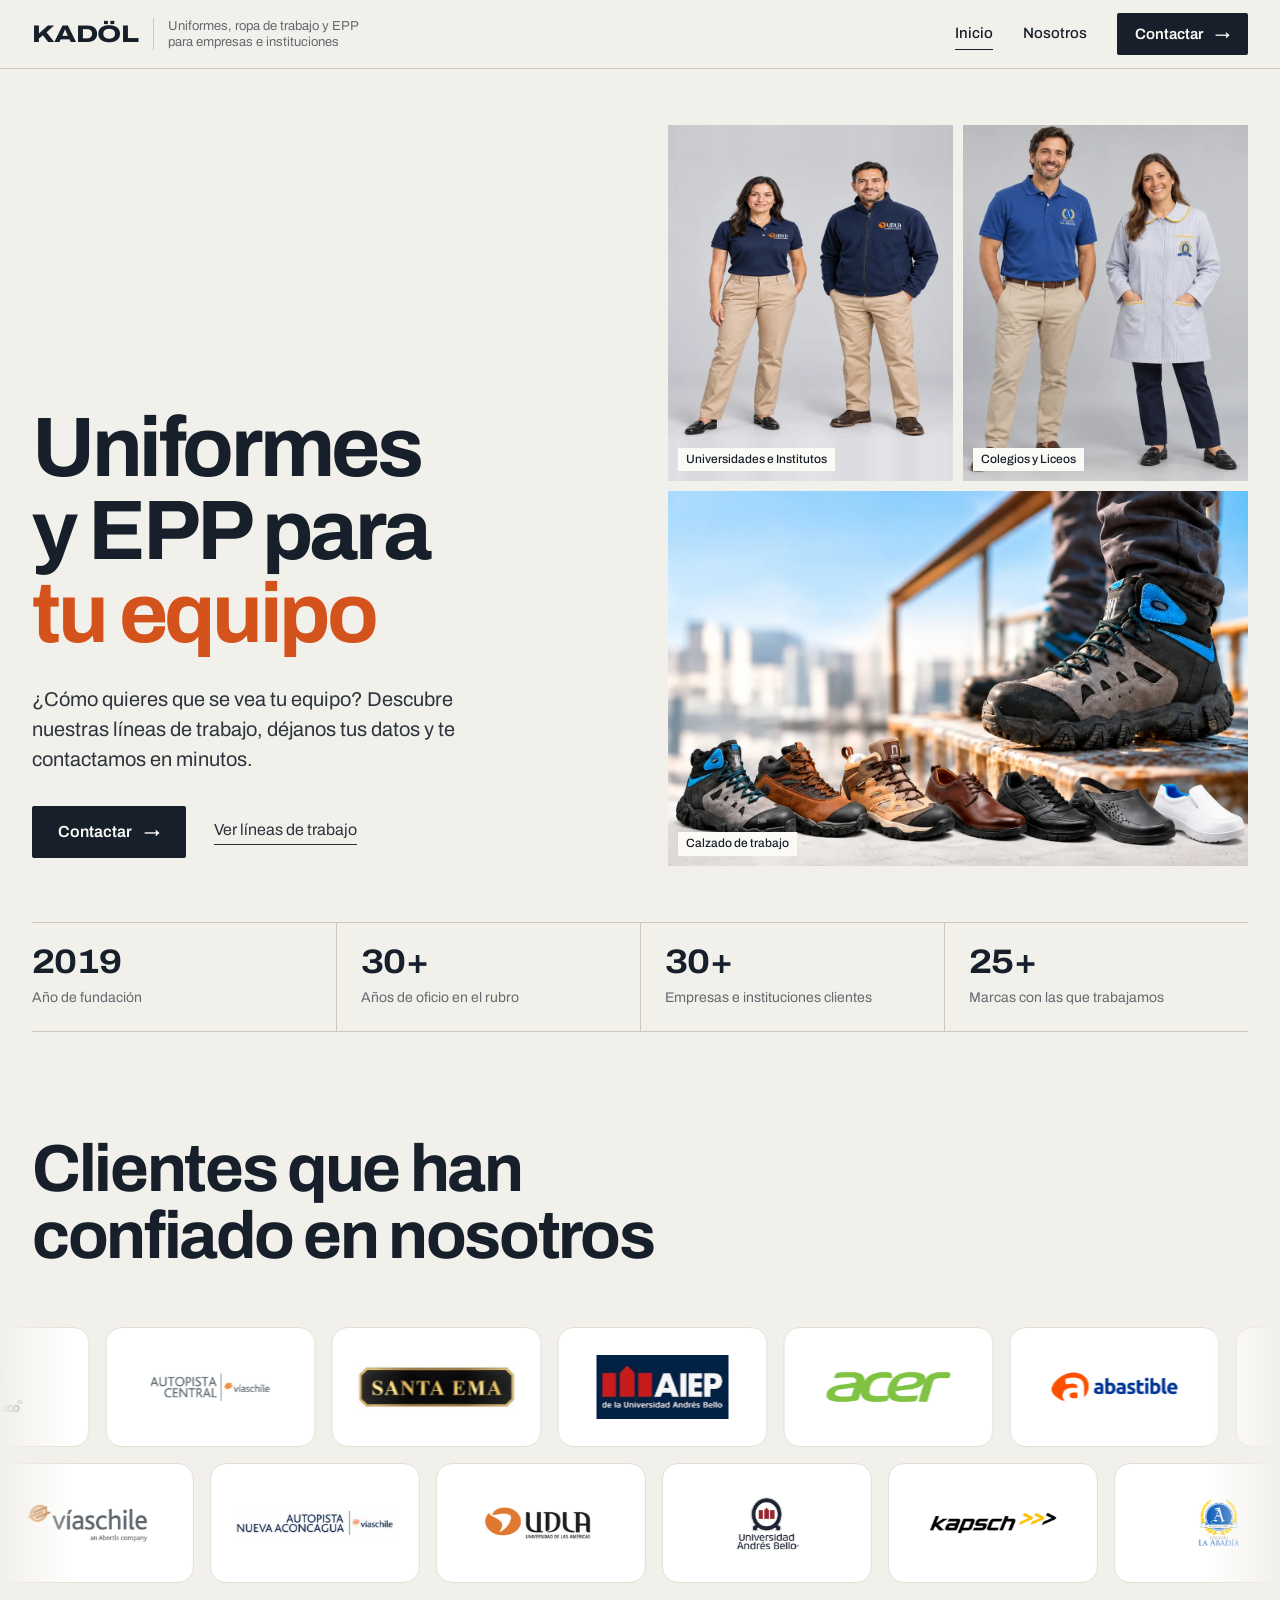
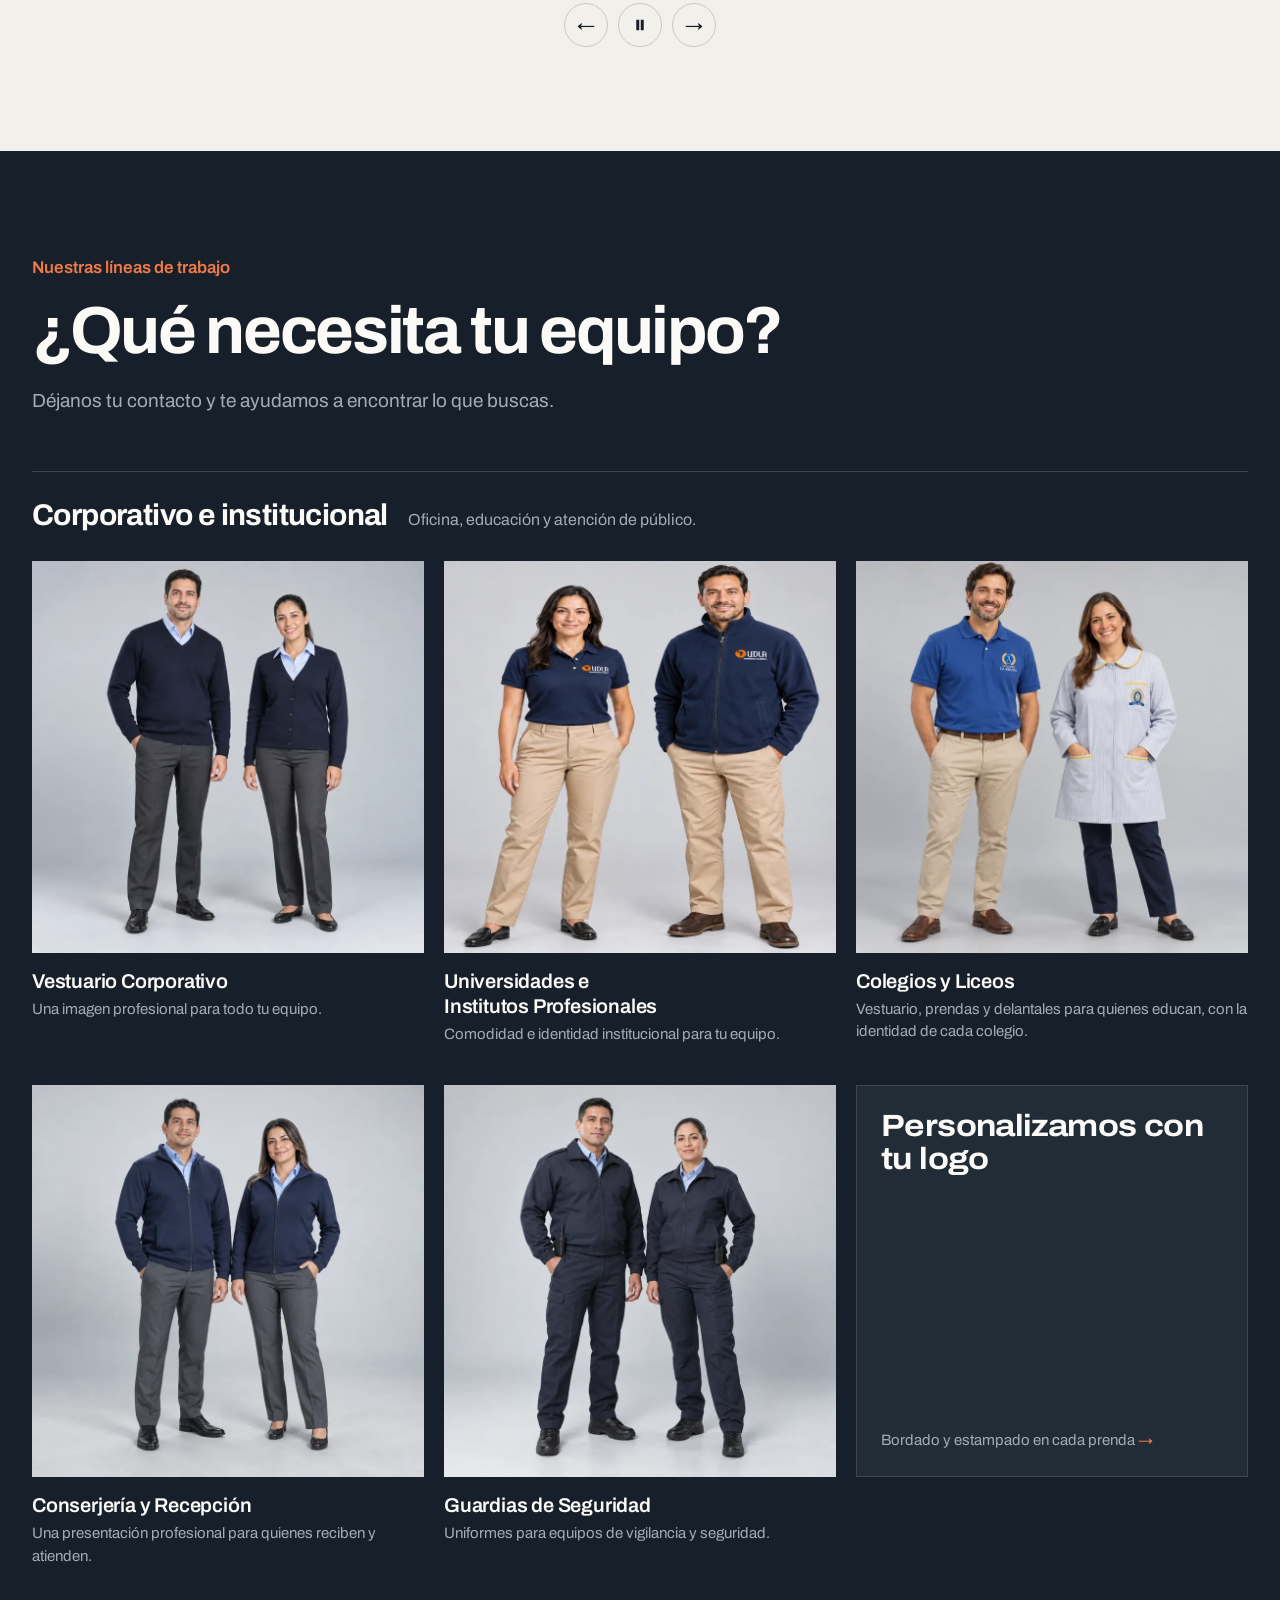
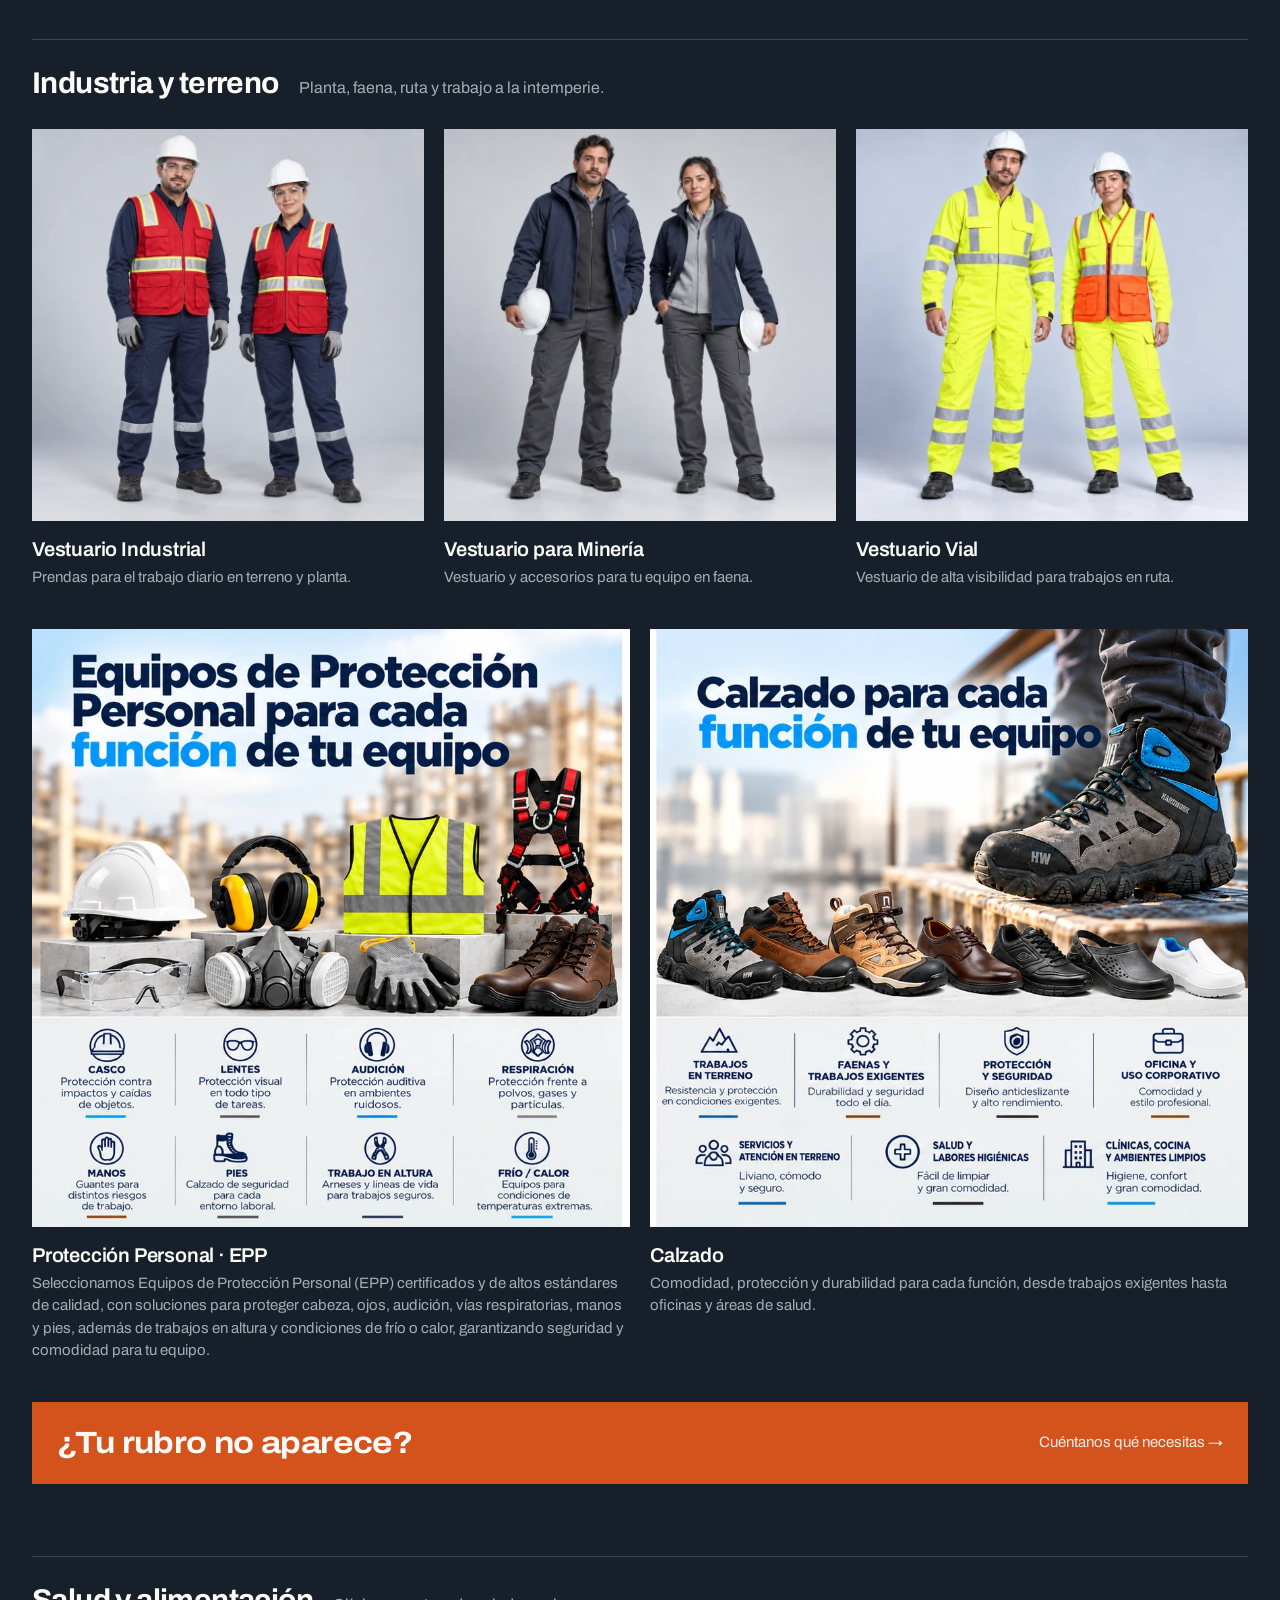
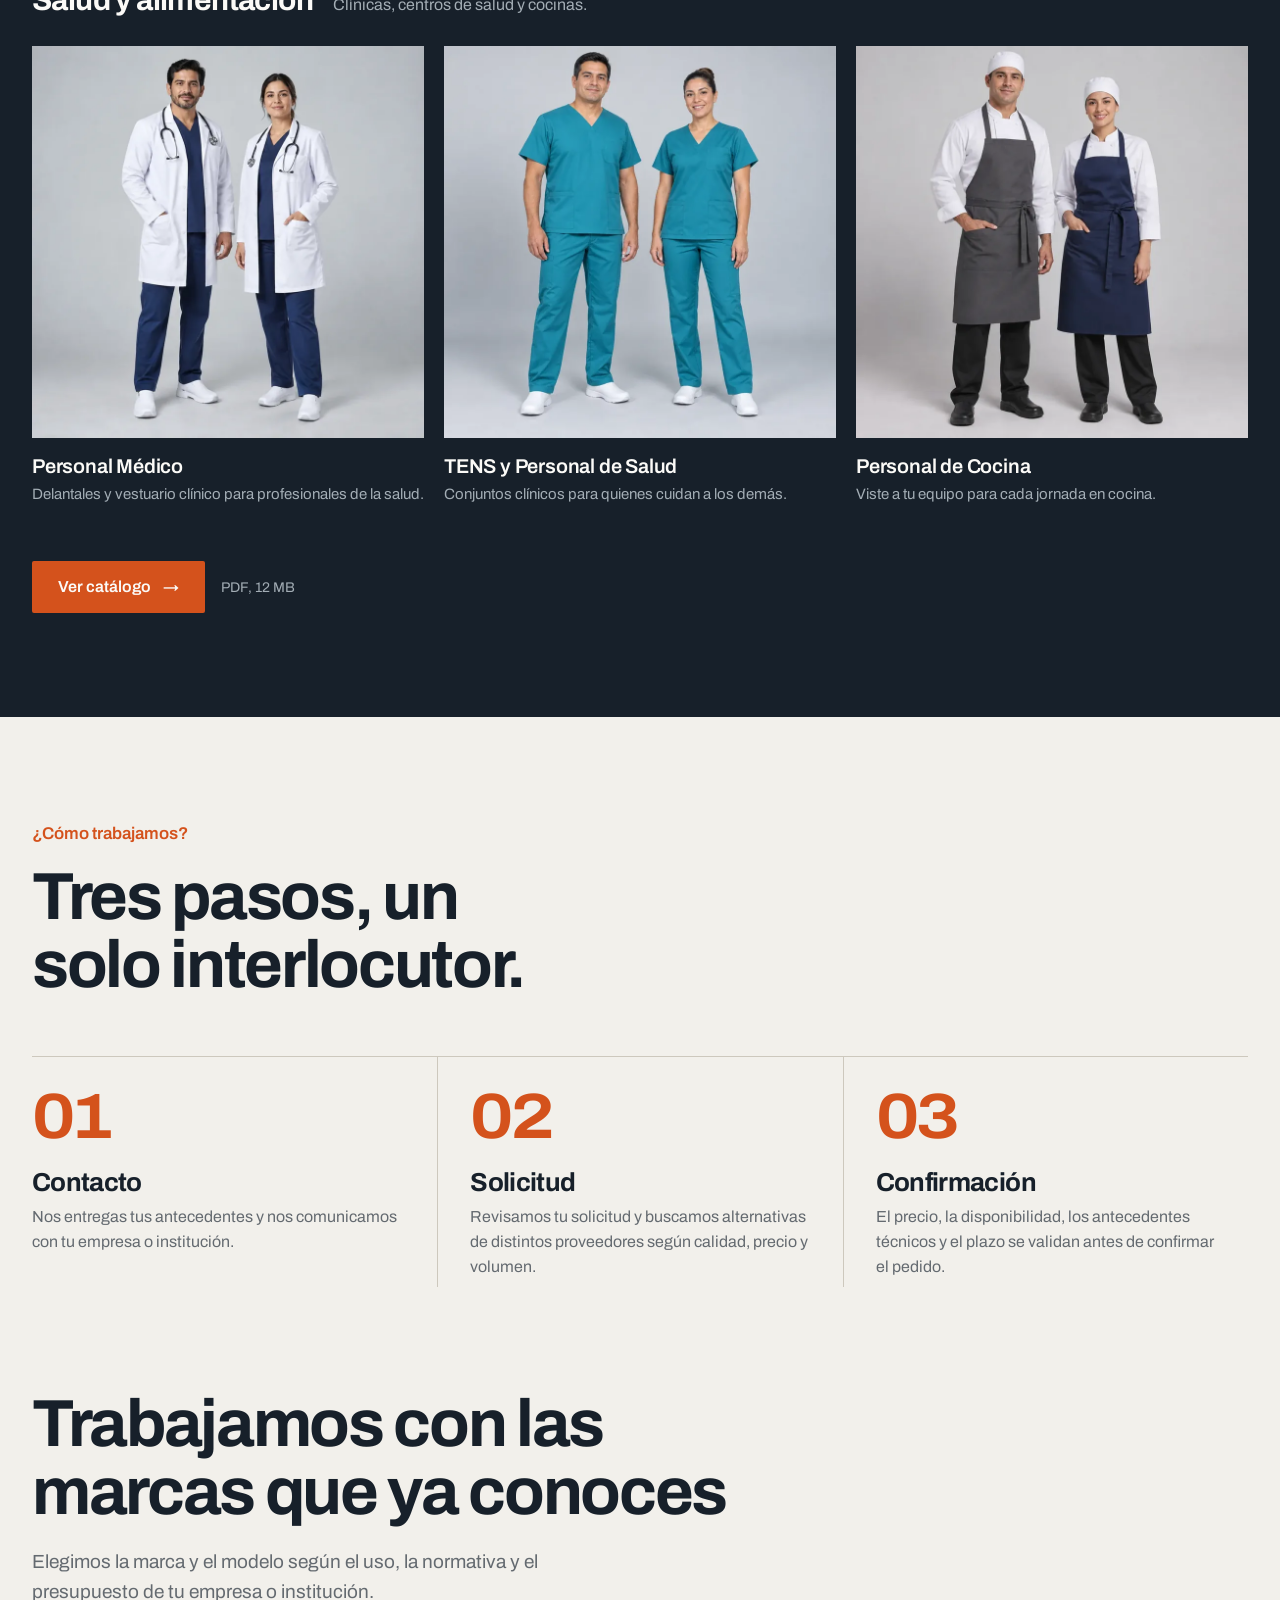
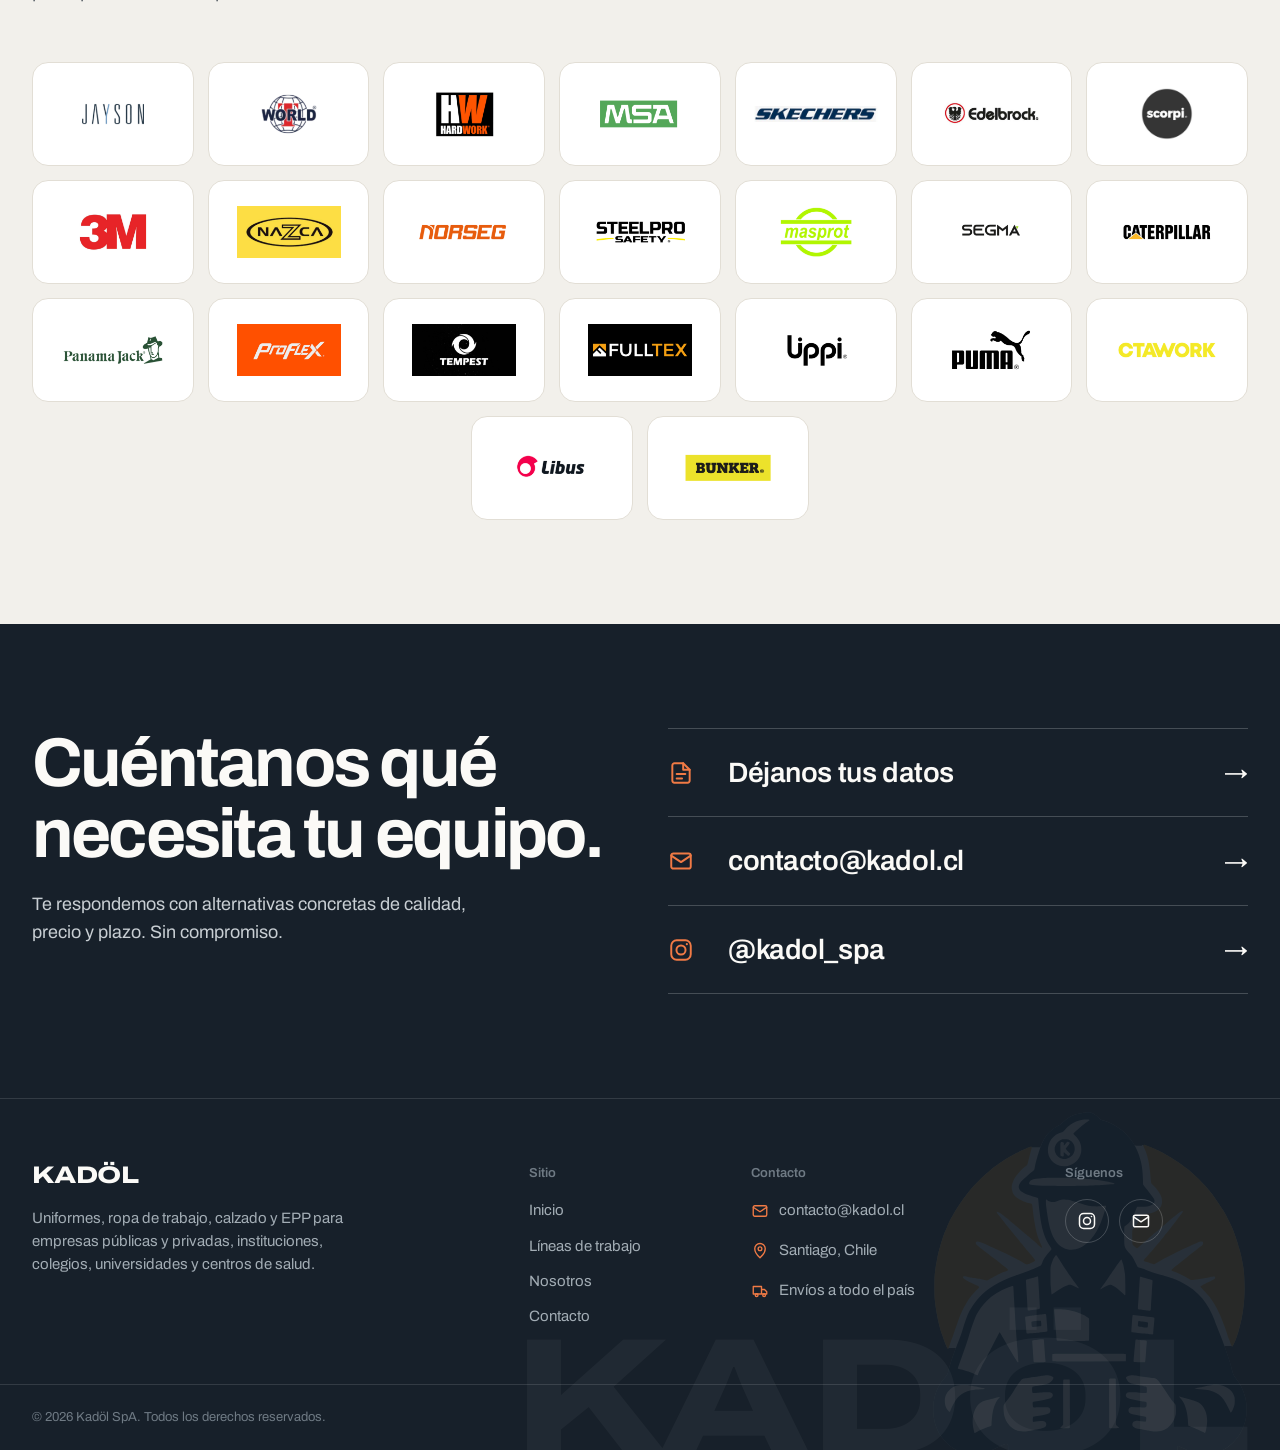
==== commit 8a9e3dbf: "Portada: muestra la foto de calzado completa, sin recortes La franja de calzado toma la proporción d" ====
--- a/index.html
+++ b/index.html
@@ -53,7 +53,7 @@
           <div class="cover-plates">
             <figure class="plate"><img src="assets/img/portada-universidades.webp" alt="Polera y polar institucional bordados" width="720" height="900" fetchpriority="high"><figcaption>Universidades e Institutos</figcaption></figure>
             <figure class="plate"><img src="assets/img/portada-colegios.webp" alt="Polera y delantal escolar bordados" width="720" height="900" fetchpriority="high"><figcaption>Colegios y Liceos</figcaption></figure>
-            <figure class="plate plate--wide"><img src="assets/img/portada-calzado.webp" alt="Botas de seguridad, zapatos formales, zapatillas y calzado clínico" width="1440" height="480"><figcaption>Calzado de trabajo</figcaption></figure>
+            <figure class="plate plate--wide"><img src="assets/img/portada-calzado.webp" alt="Botas de seguridad, zapatos formales, zapatillas y calzado clínico" width="1440" height="930"><figcaption>Calzado de trabajo</figcaption></figure>
           </div>
         </div>
         <ul class="facts">
--- a/assets/css/site.css
+++ b/assets/css/site.css
@@ -99,7 +99,7 @@
 .plate { position: relative; overflow: hidden; background: #d9dadc; }
 .plate img { width: 100%; height: 100%; object-fit: cover; }
 .plate:not(.plate--wide) { aspect-ratio: 4 / 5; }
-.plate--wide { grid-column: 1 / -1; aspect-ratio: 3 / 1; }
+.plate--wide { grid-column: 1 / -1; aspect-ratio: 1440 / 930; }
 .plate figcaption { position: absolute; left: 10px; bottom: 10px; padding: 4px 8px; background: var(--white); color: var(--ink); font-size: 12px; font-weight: 500; line-height: 1.3; }
 .facts { display: grid; grid-template-columns: repeat(4, 1fr); margin-top: 56px; border-top: 1px solid var(--rule); border-bottom: 1px solid var(--rule); }
 .facts li { padding: 22px 24px 22px 0; }
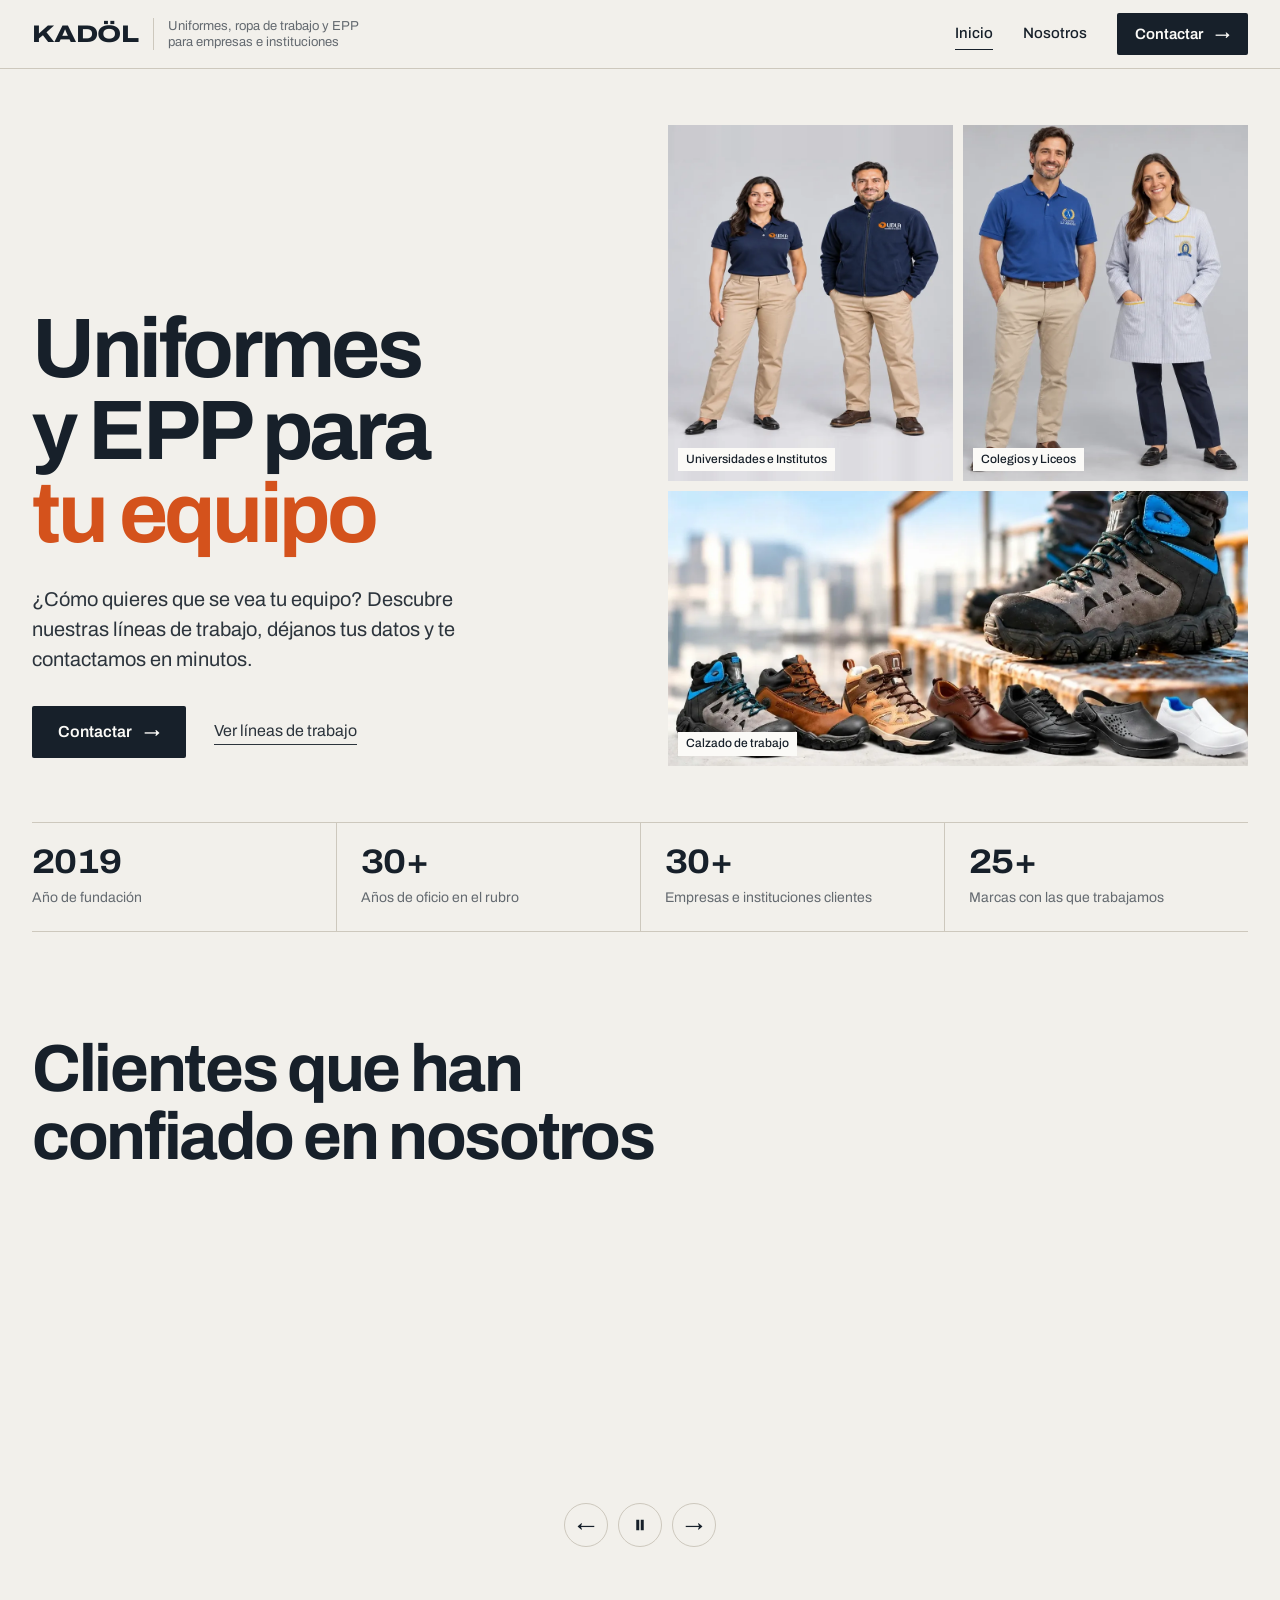
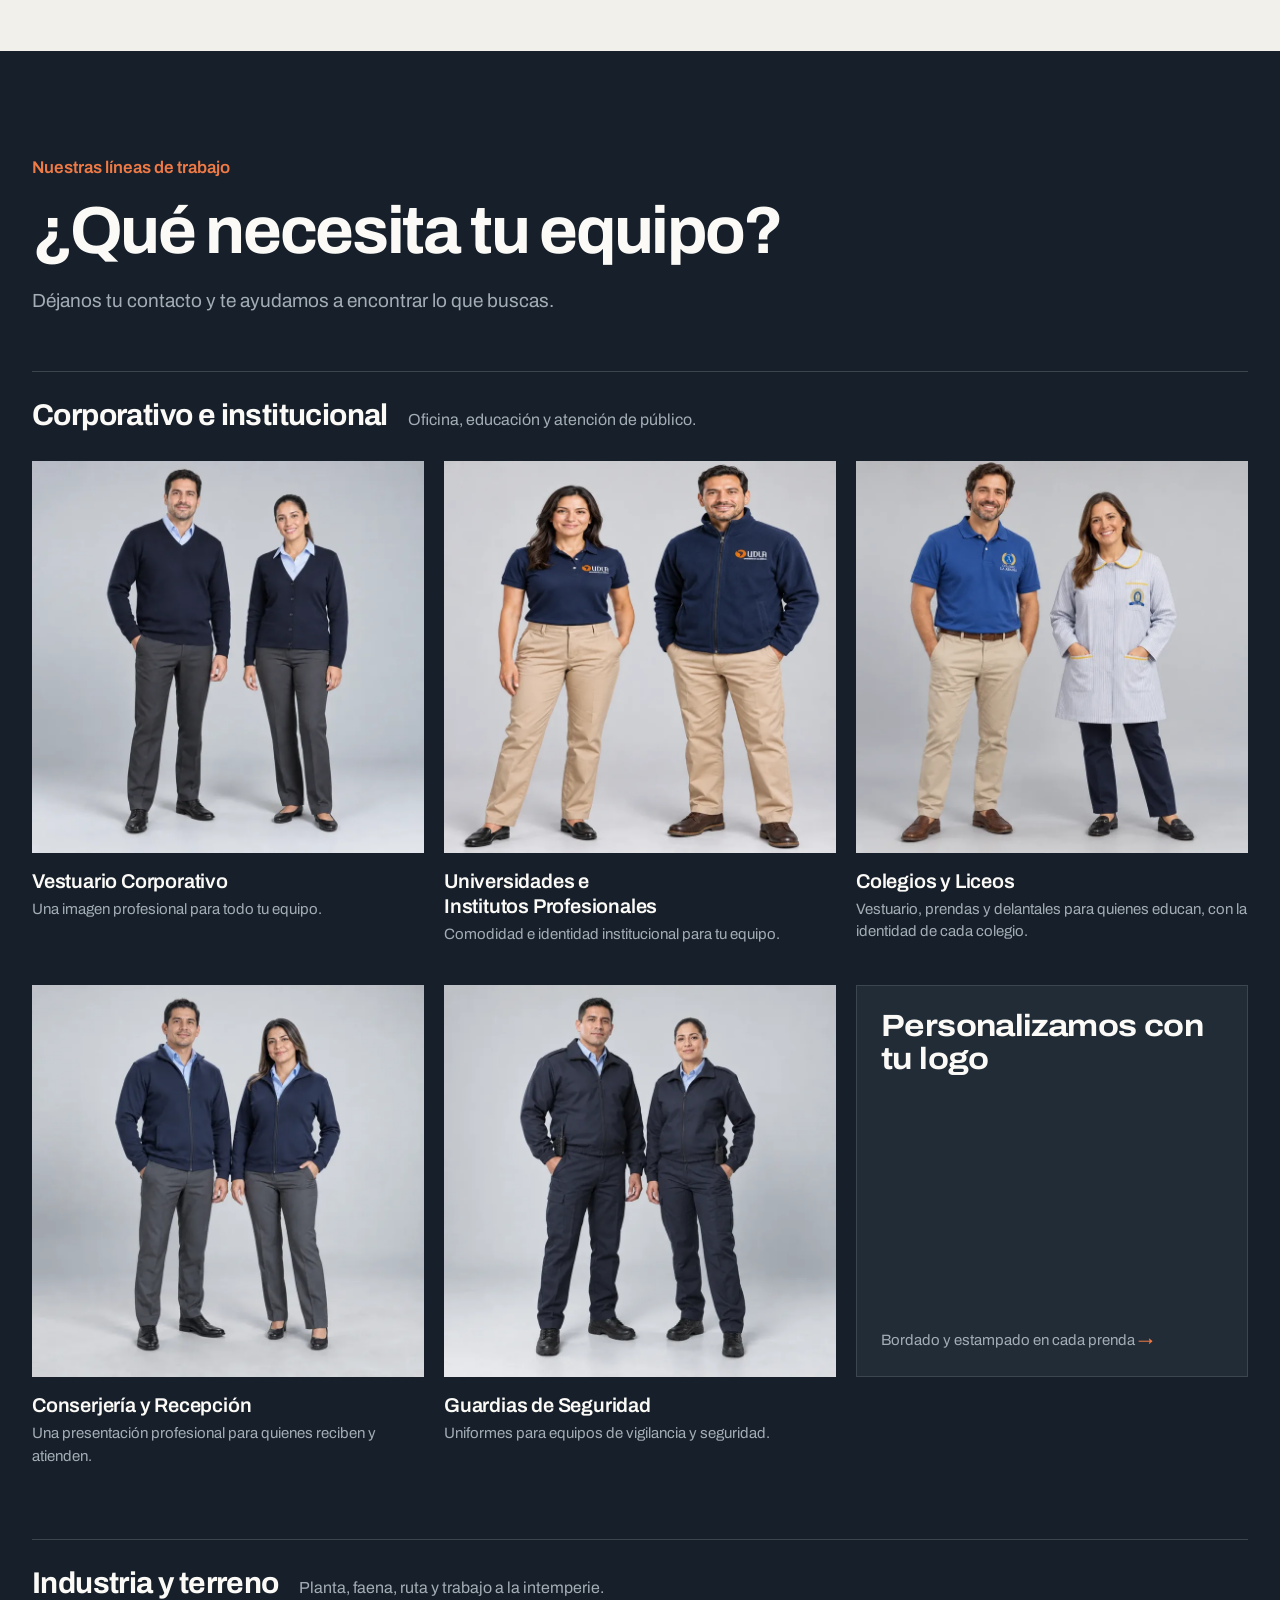
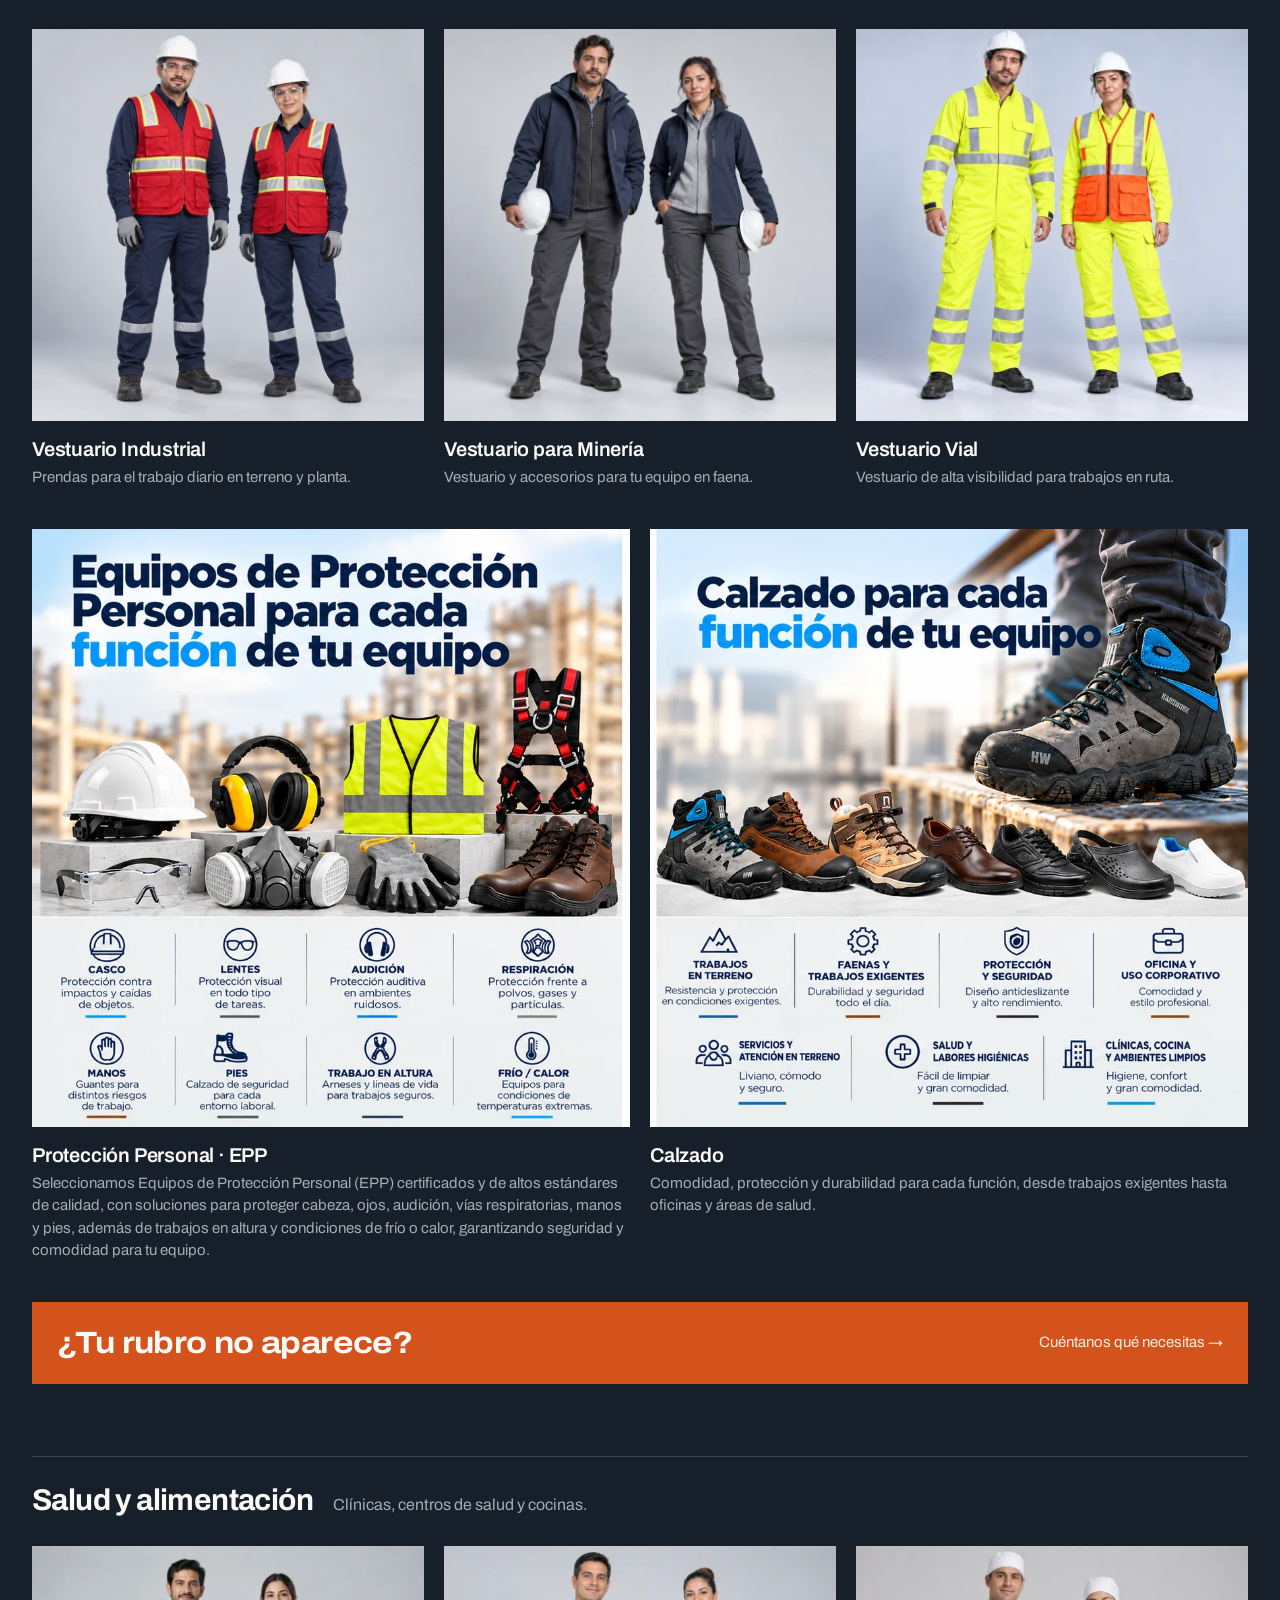
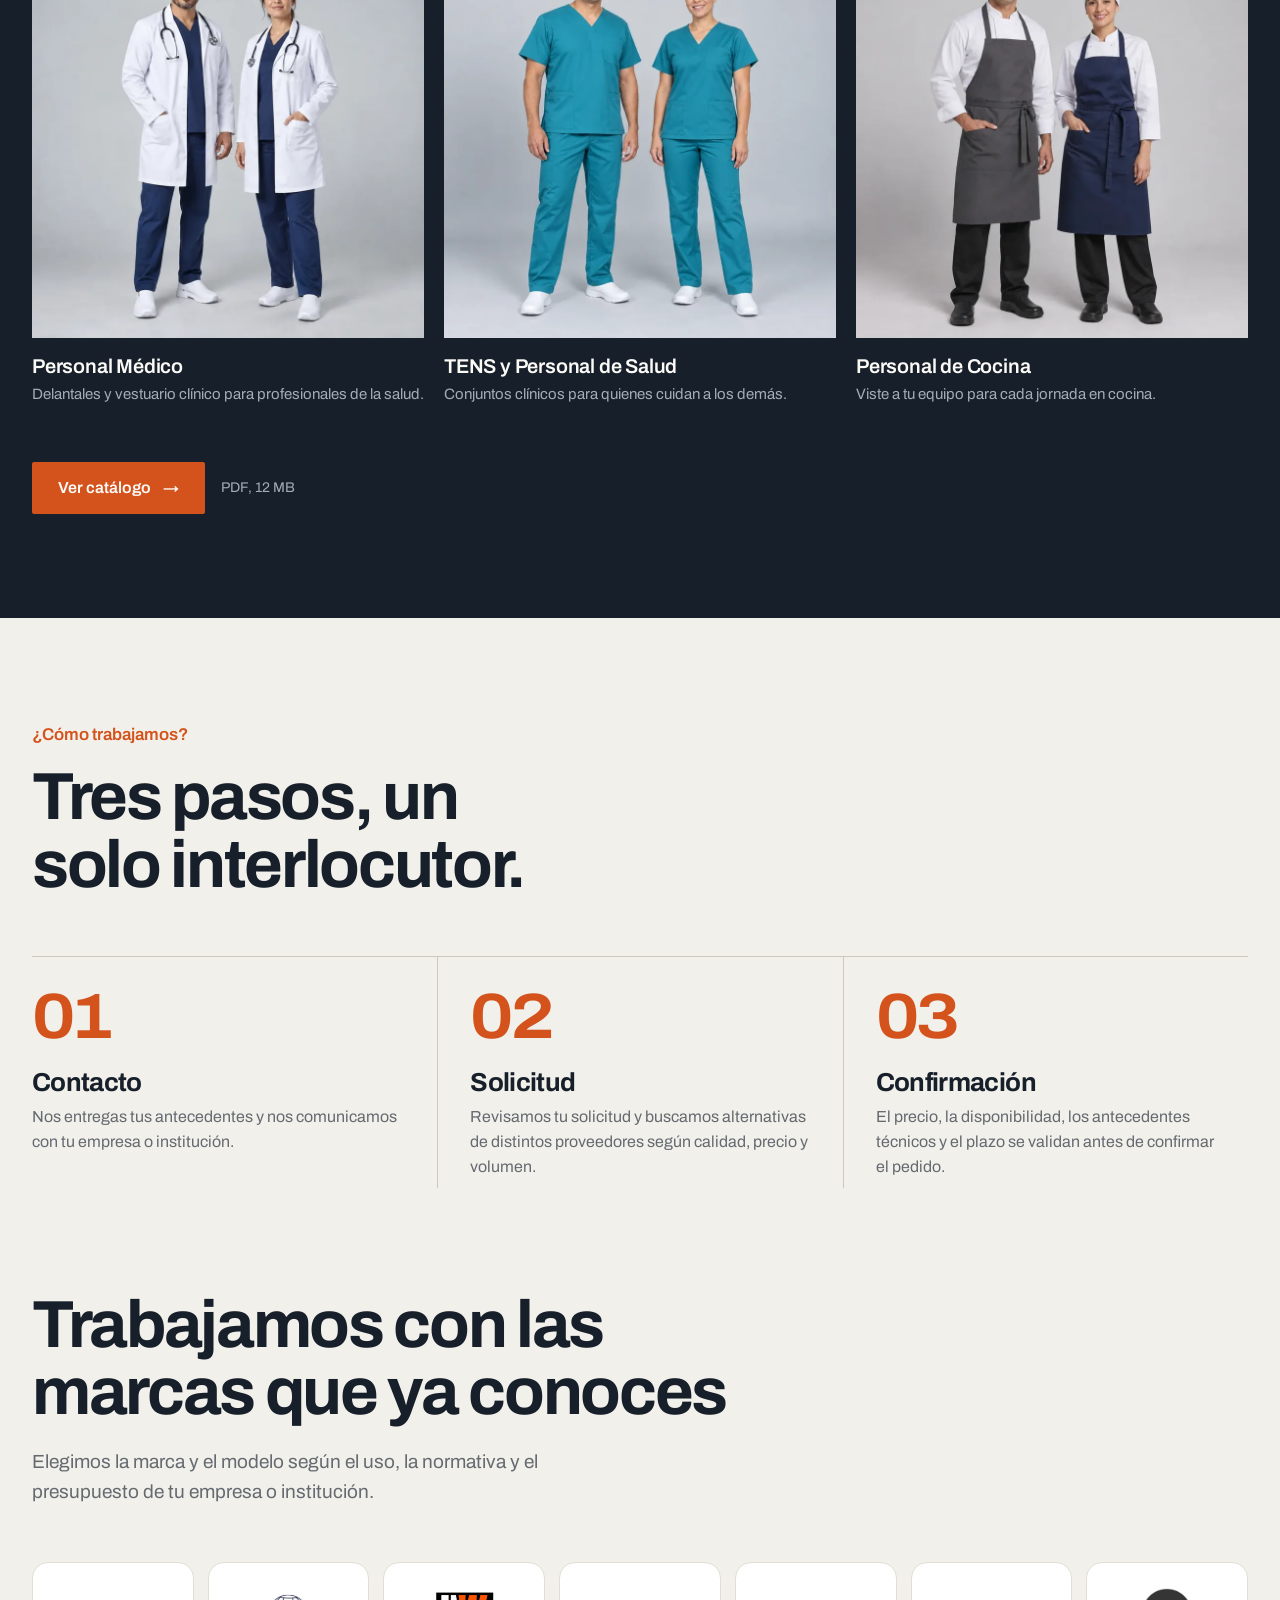
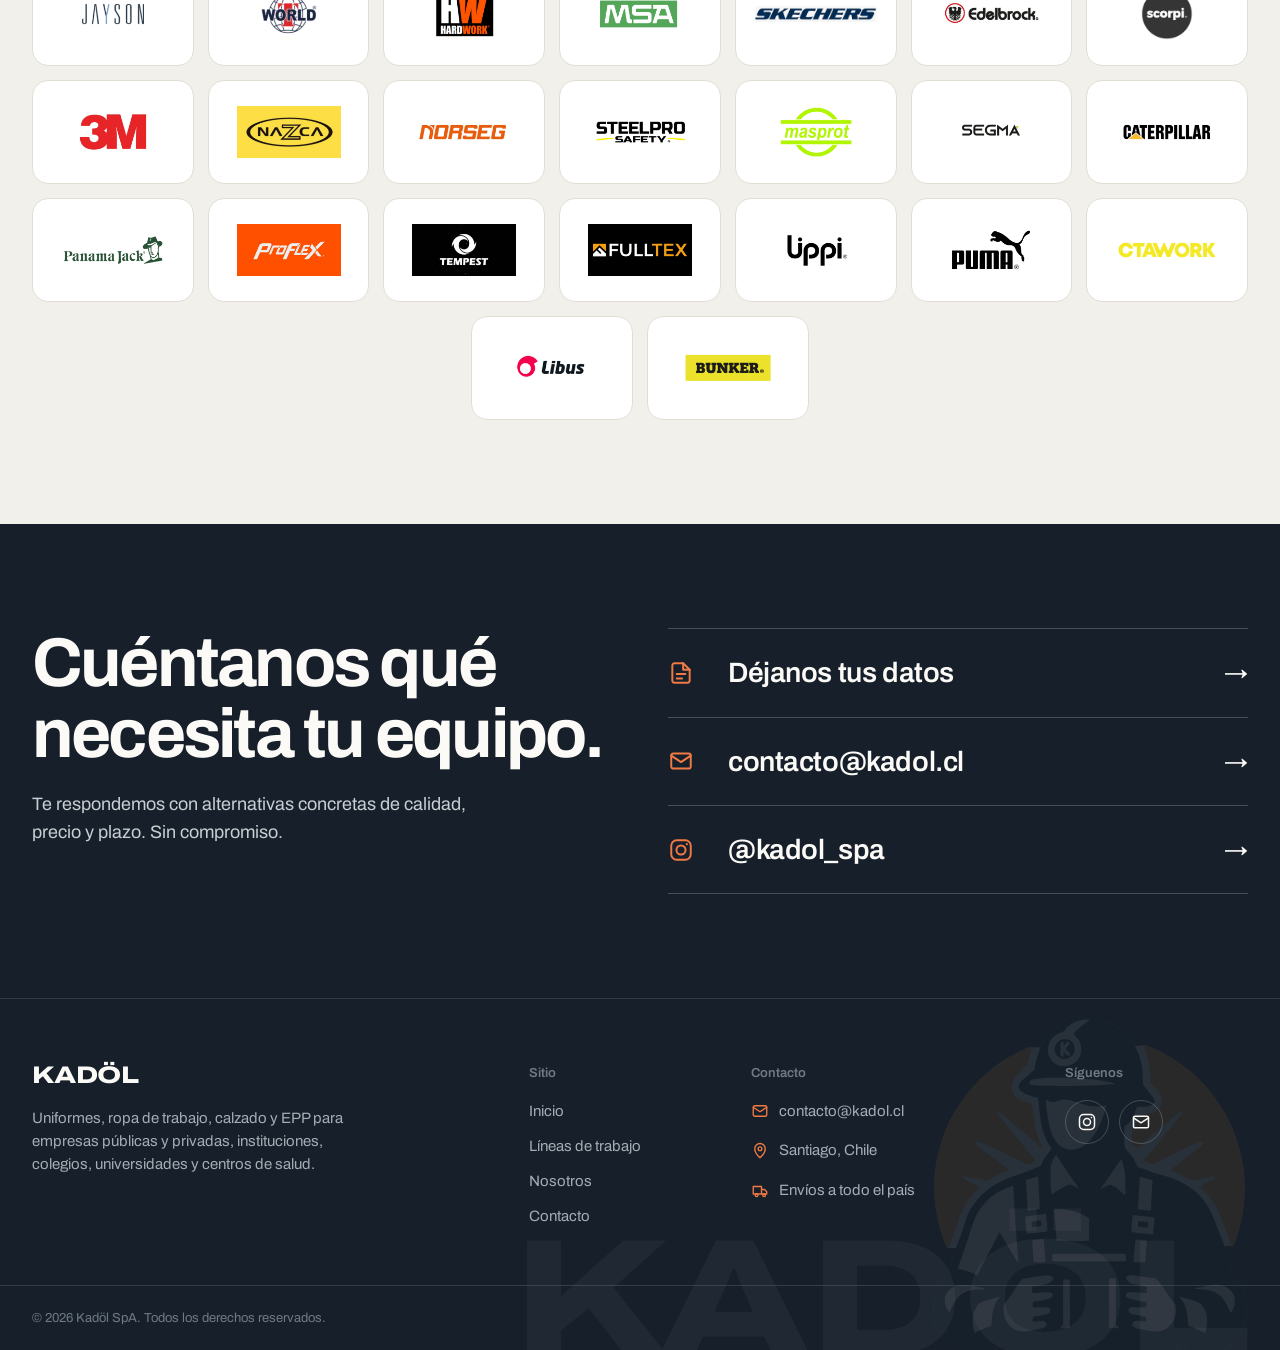
==== commit 10a5e4af: "Portada: nueva foto de calzado más apaisada Reemplaza la foto de calzado por una versión más ancha e" ====
--- a/index.html
+++ b/index.html
@@ -53,7 +53,7 @@
           <div class="cover-plates">
             <figure class="plate"><img src="assets/img/portada-universidades.webp" alt="Polera y polar institucional bordados" width="720" height="900" fetchpriority="high"><figcaption>Universidades e Institutos</figcaption></figure>
             <figure class="plate"><img src="assets/img/portada-colegios.webp" alt="Polera y delantal escolar bordados" width="720" height="900" fetchpriority="high"><figcaption>Colegios y Liceos</figcaption></figure>
-            <figure class="plate plate--wide"><img src="assets/img/portada-calzado.webp" alt="Botas de seguridad, zapatos formales, zapatillas y calzado clínico" width="1440" height="930"><figcaption>Calzado de trabajo</figcaption></figure>
+            <figure class="plate plate--wide"><img src="assets/img/portada-calzado.webp" alt="Botas de seguridad, zapatos formales, zapatillas y calzado clínico" width="1440" height="682"><figcaption>Calzado de trabajo</figcaption></figure>
           </div>
         </div>
         <ul class="facts">
--- a/assets/css/site.css
+++ b/assets/css/site.css
@@ -99,7 +99,7 @@
 .plate { position: relative; overflow: hidden; background: #d9dadc; }
 .plate img { width: 100%; height: 100%; object-fit: cover; }
 .plate:not(.plate--wide) { aspect-ratio: 4 / 5; }
-.plate--wide { grid-column: 1 / -1; aspect-ratio: 1440 / 930; }
+.plate--wide { grid-column: 1 / -1; aspect-ratio: 1440 / 682; }
 .plate figcaption { position: absolute; left: 10px; bottom: 10px; padding: 4px 8px; background: var(--white); color: var(--ink); font-size: 12px; font-weight: 500; line-height: 1.3; }
 .facts { display: grid; grid-template-columns: repeat(4, 1fr); margin-top: 56px; border-top: 1px solid var(--rule); border-bottom: 1px solid var(--rule); }
 .facts li { padding: 22px 24px 22px 0; }
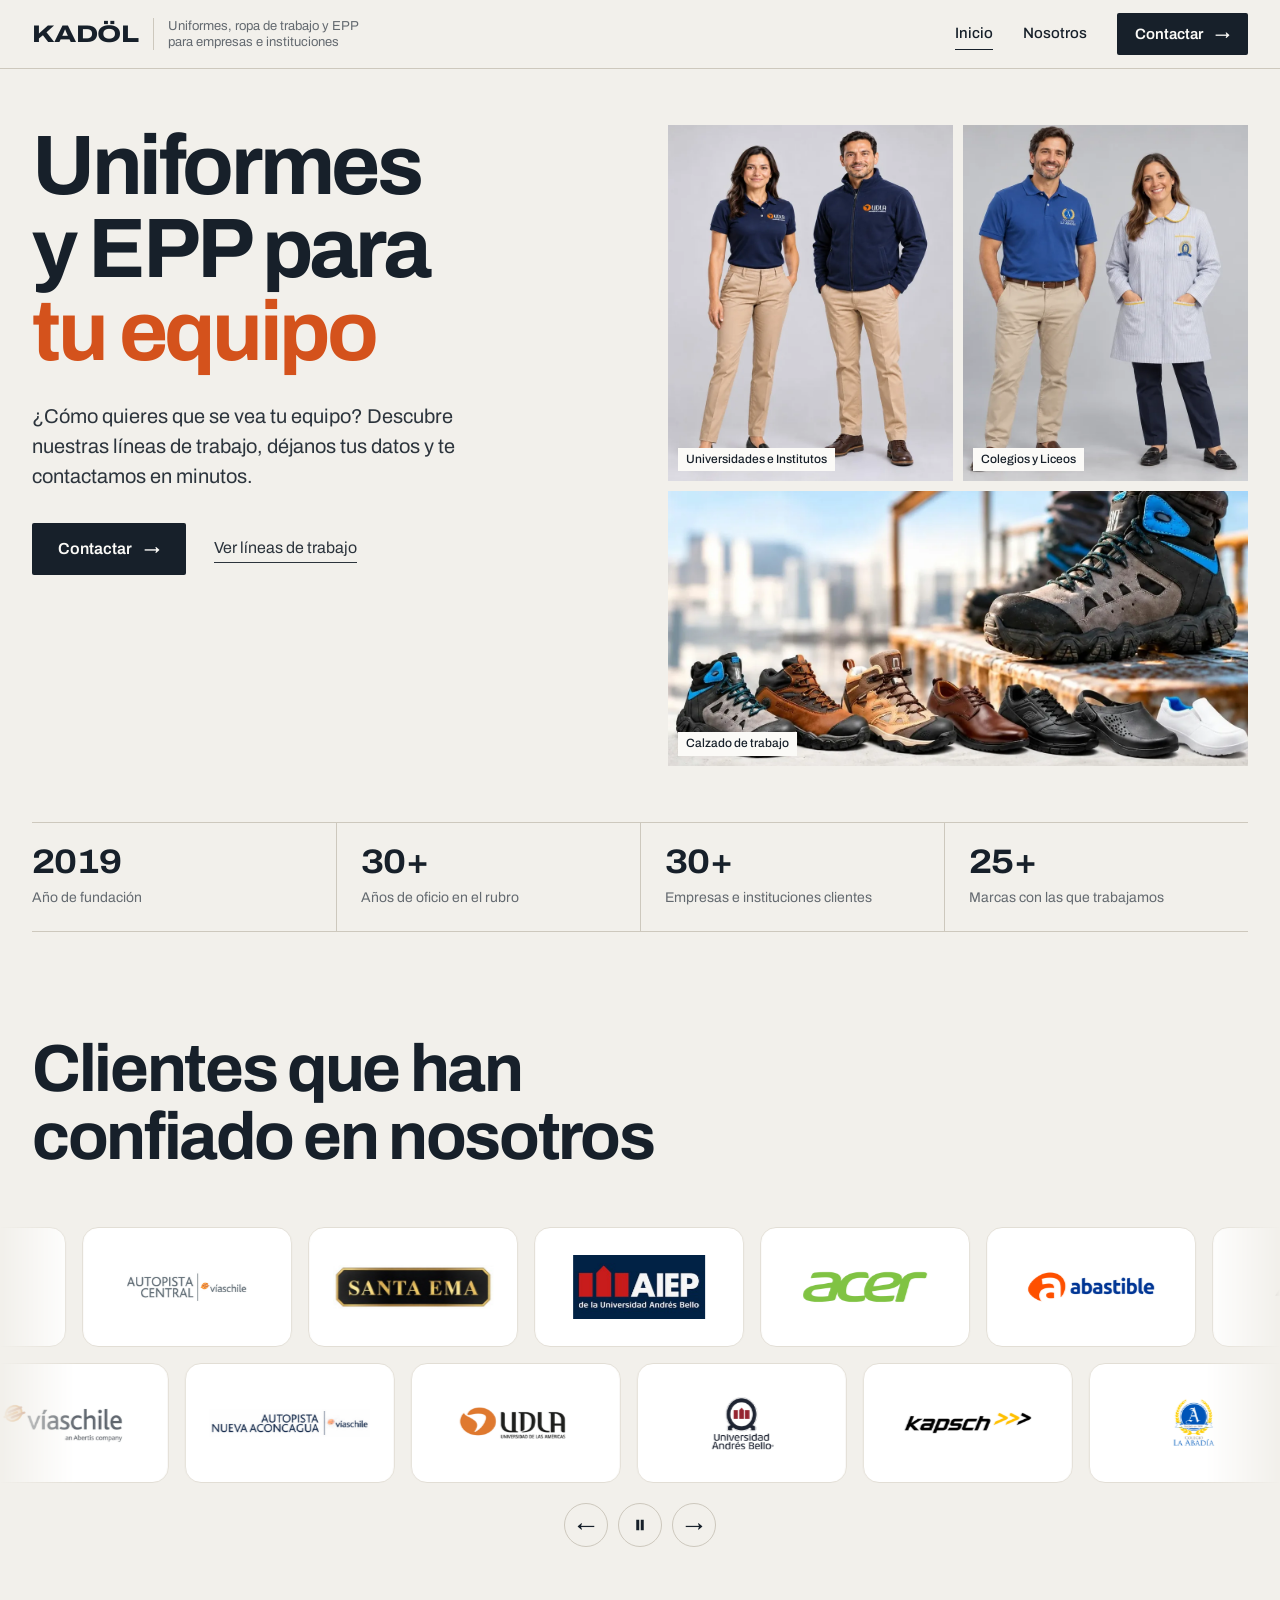
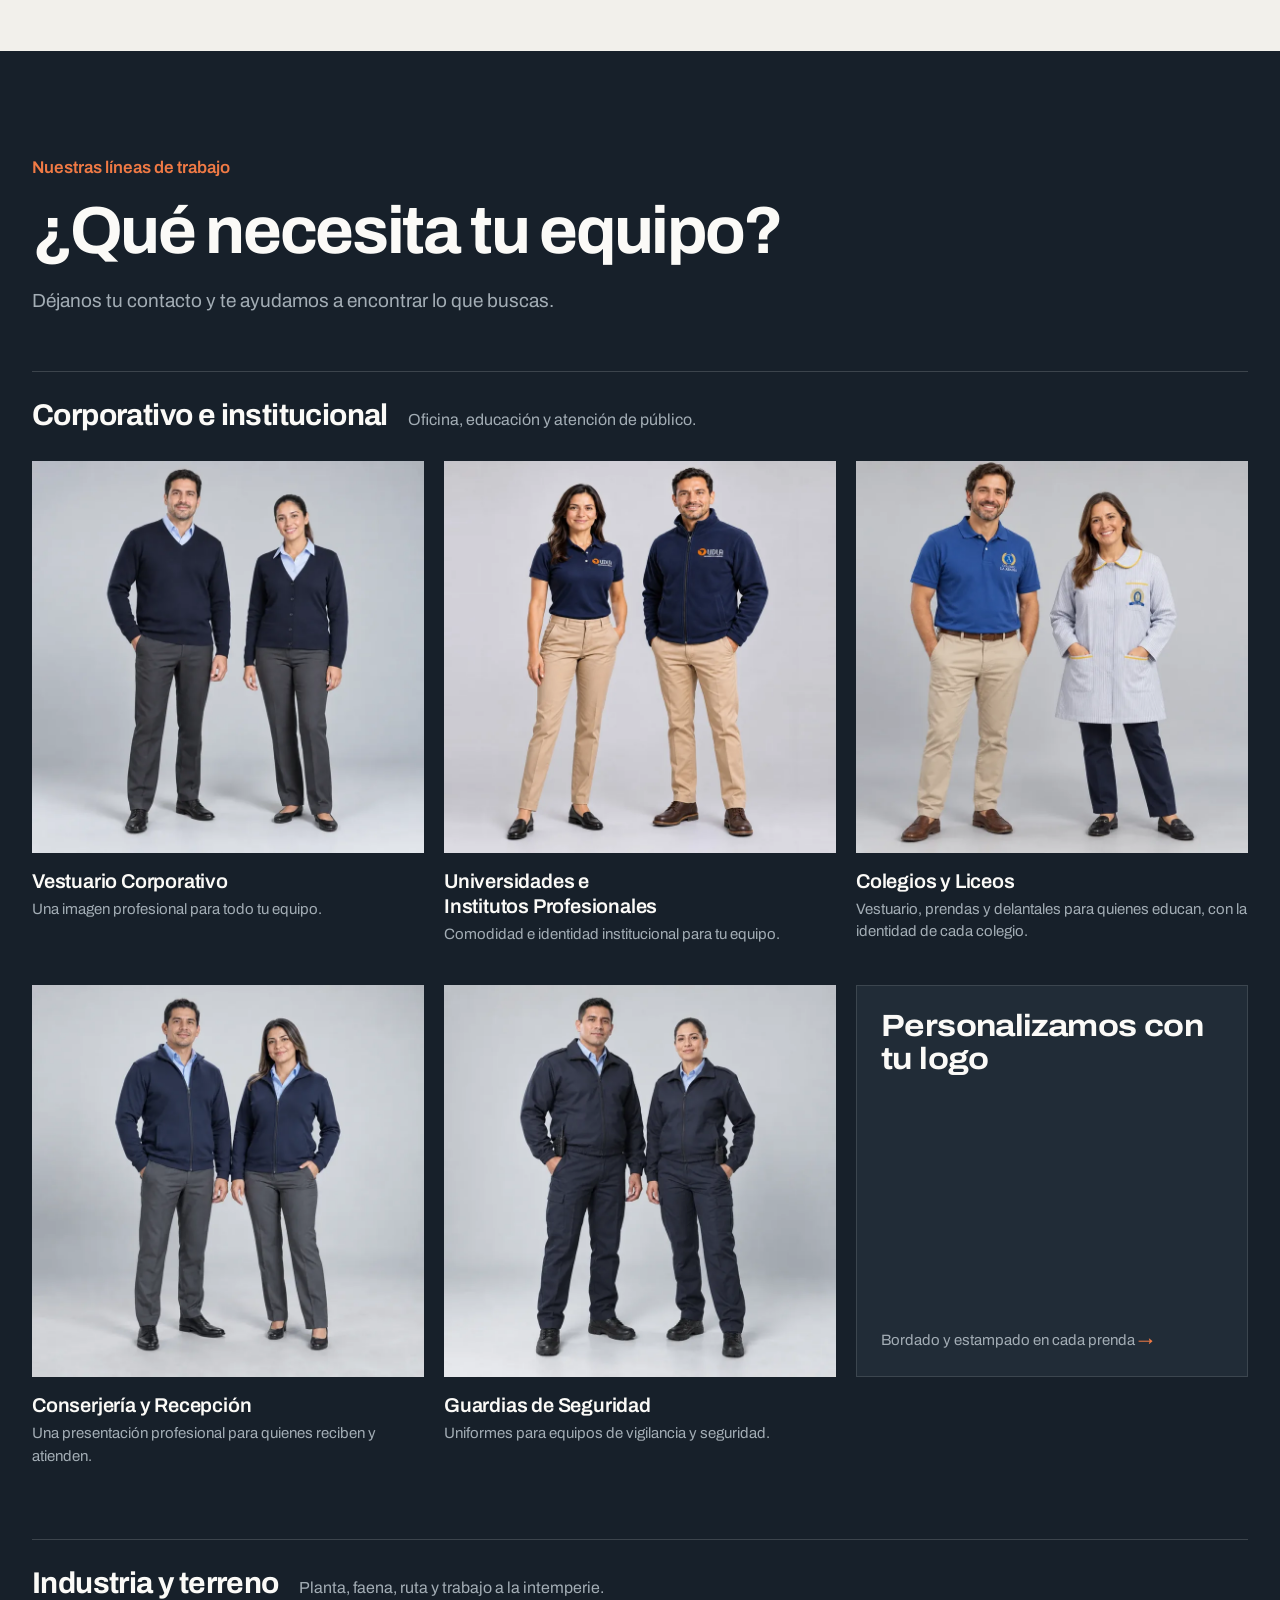
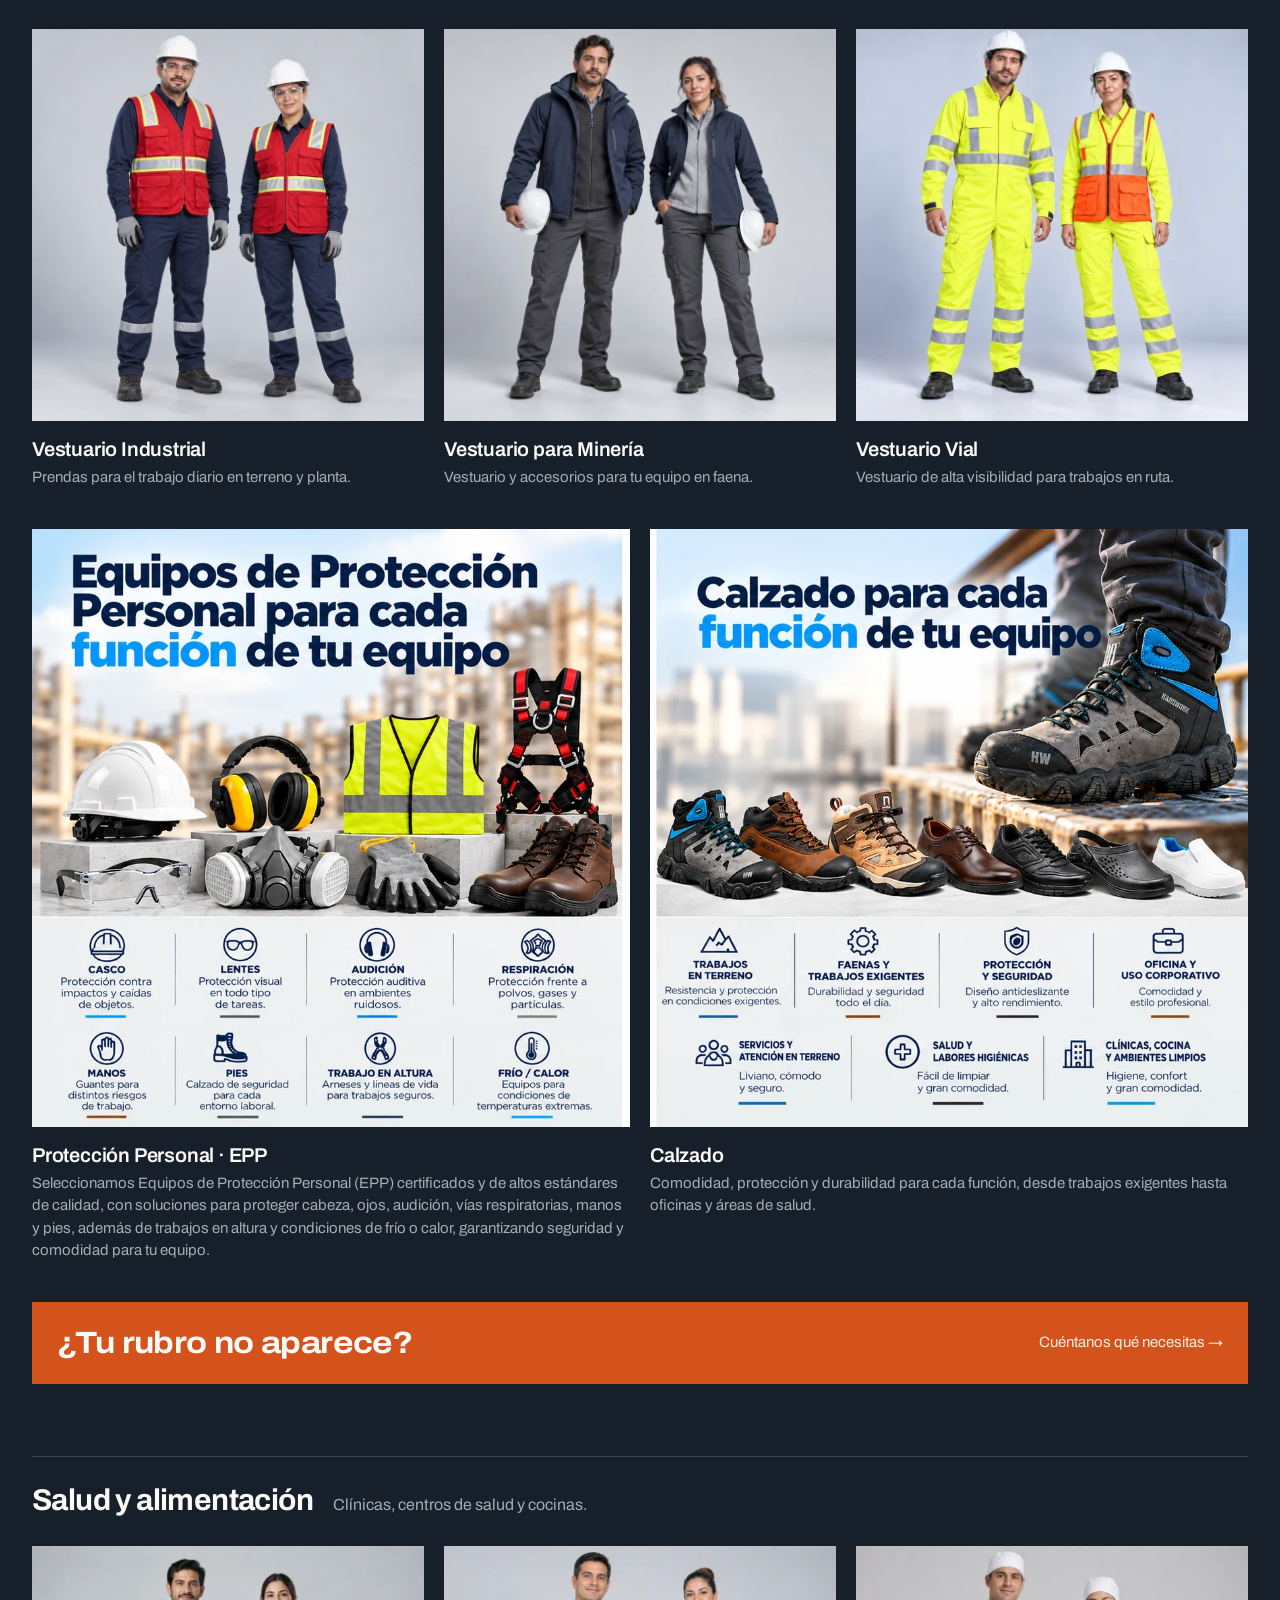
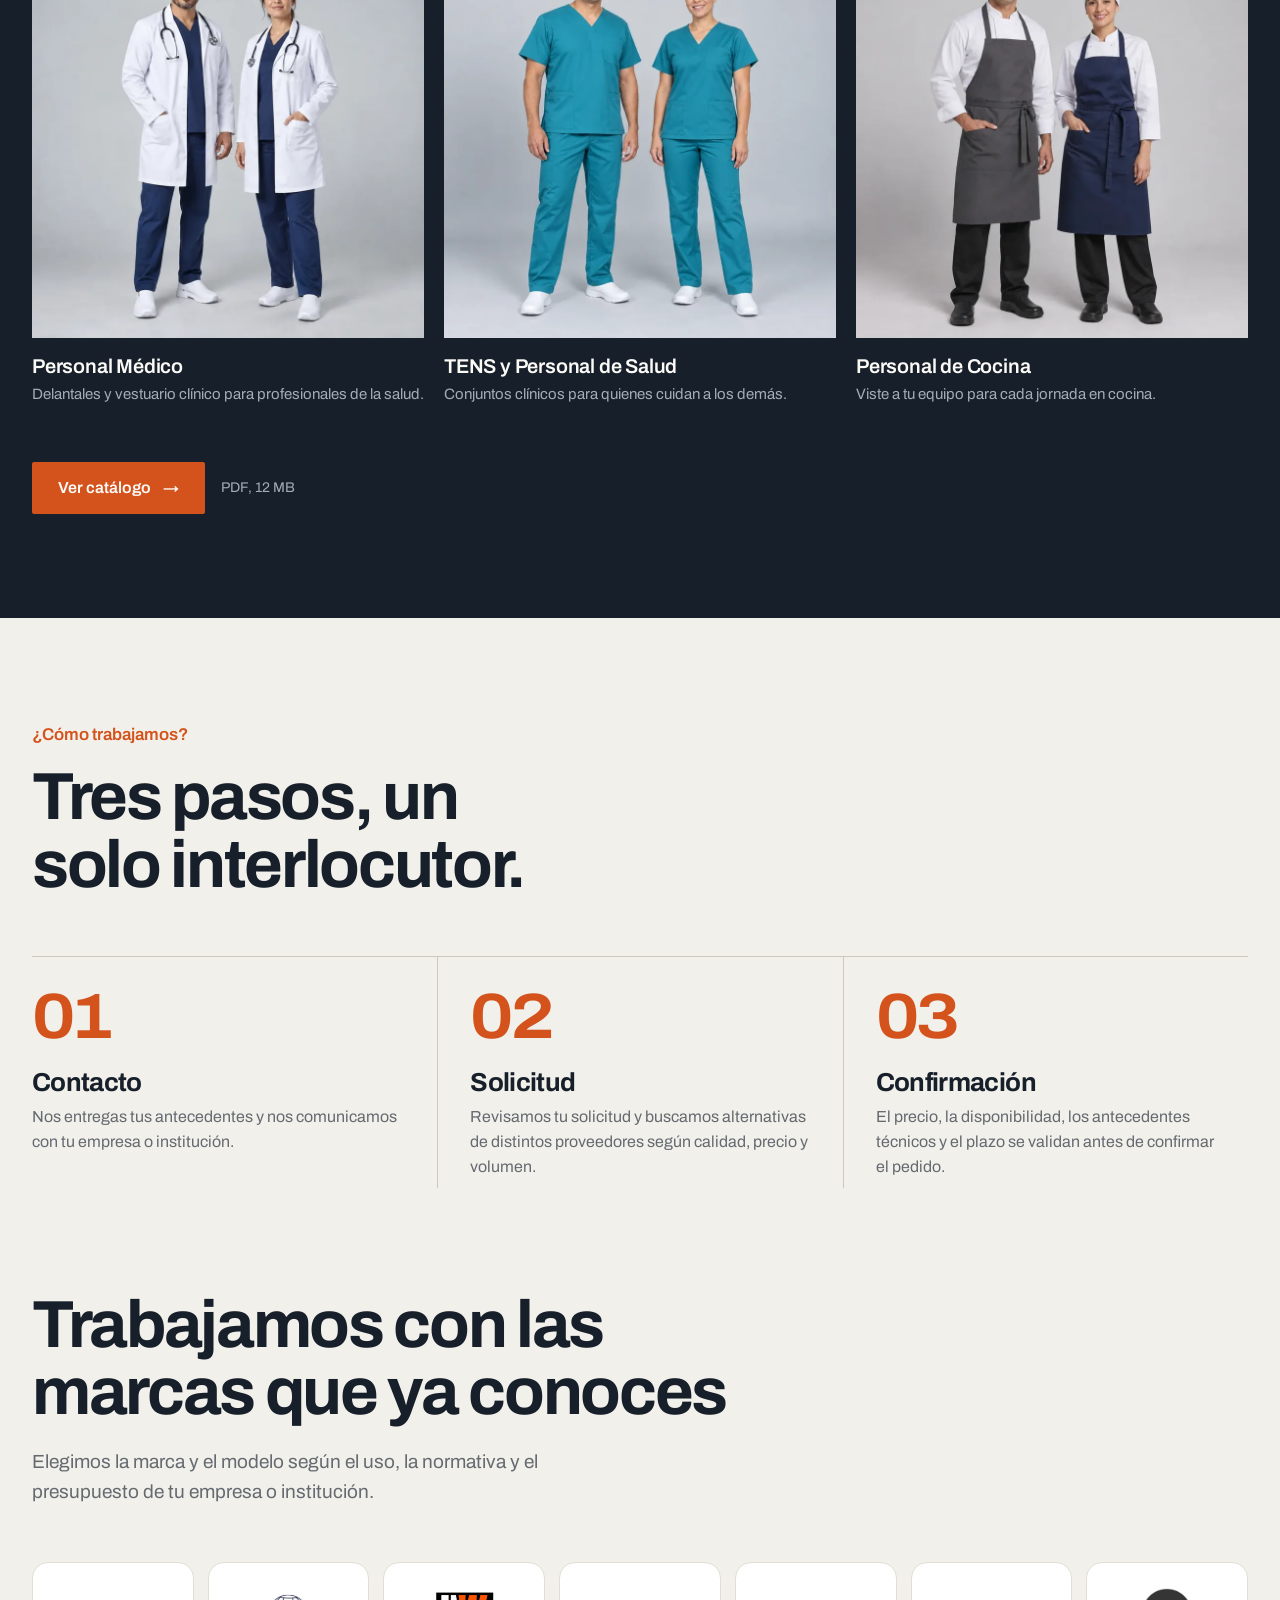
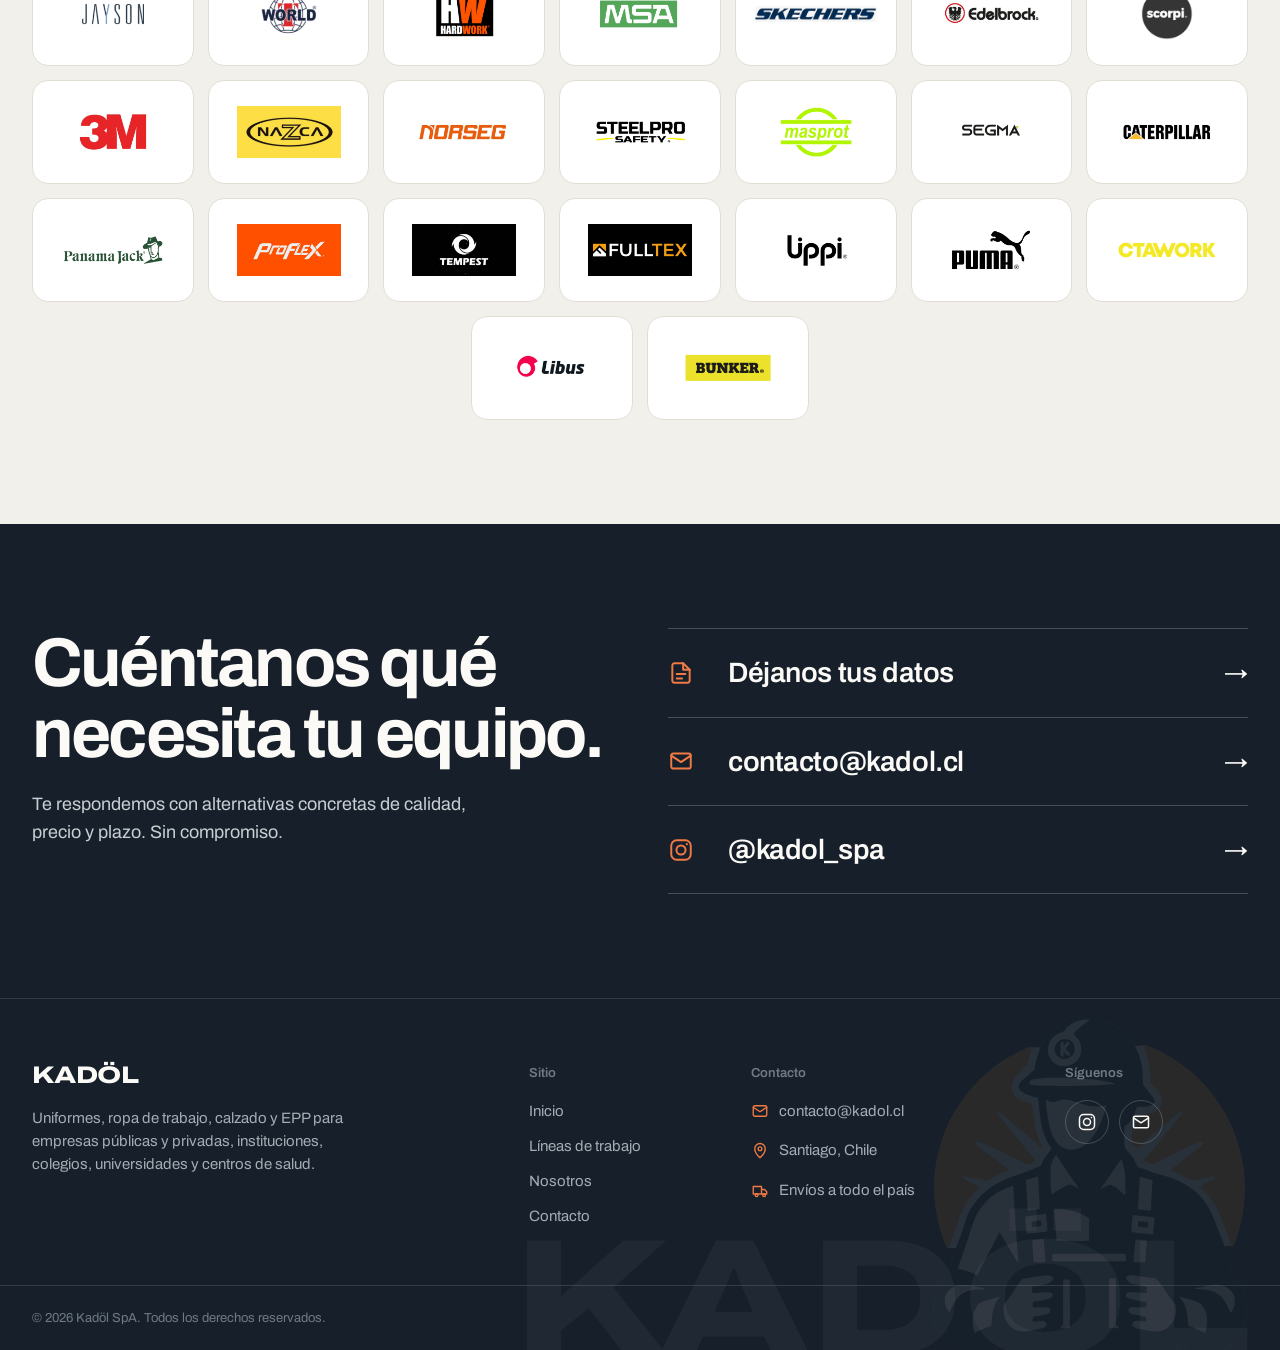
==== commit 530629d1: "Favicon: logo del obrero en SVG, PNG e ICO para que Google lo muestre Co-Authored-By: Claude Sonnet " ====
--- a/index.html
+++ b/index.html
@@ -14,7 +14,10 @@
   <meta property="og:url" content="https://kadoluniformes.cl/">
   <meta property="og:image" content="https://kadoluniformes.cl/assets/img/og-kadol.jpg">
   <meta name="theme-color" content="#f2f0eb">
-  <link rel="icon" href="assets/img/favicon.svg" type="image/svg+xml">
+  <link rel="icon" href="/favicon.ico" sizes="48x48">
+  <link rel="icon" href="/assets/img/favicon.svg" type="image/svg+xml">
+  <link rel="icon" href="/assets/img/favicon-192.png" type="image/png" sizes="192x192">
+  <link rel="apple-touch-icon" href="/assets/img/apple-touch-icon.png">
   <link rel="preconnect" href="https://fonts.googleapis.com">
   <link rel="preconnect" href="https://fonts.gstatic.com" crossorigin>
   <link href="https://fonts.googleapis.com/css2?family=Archivo:wdth,wght@100..125,400..800&amp;display=swap" rel="stylesheet">
--- a/assets/css/site.css
+++ b/assets/css/site.css
@@ -89,7 +89,7 @@
 
 /* Portada */
 .cover { padding: 56px 0 0; }
-.cover-grid { display: grid; grid-template-columns: 6fr 6fr; gap: 56px; align-items: end; }
+.cover-grid { display: grid; grid-template-columns: 6fr 6fr; gap: 56px; align-items: start; }
 .cover h1 { font-size: clamp(48px, 6.6vw, 100px); letter-spacing: -0.04em; line-height: .98; }
 .cover h1 span { color: var(--accent); }
 .cover-lead { margin-top: 28px; max-width: 480px; font-size: 20px; line-height: 1.5; }
